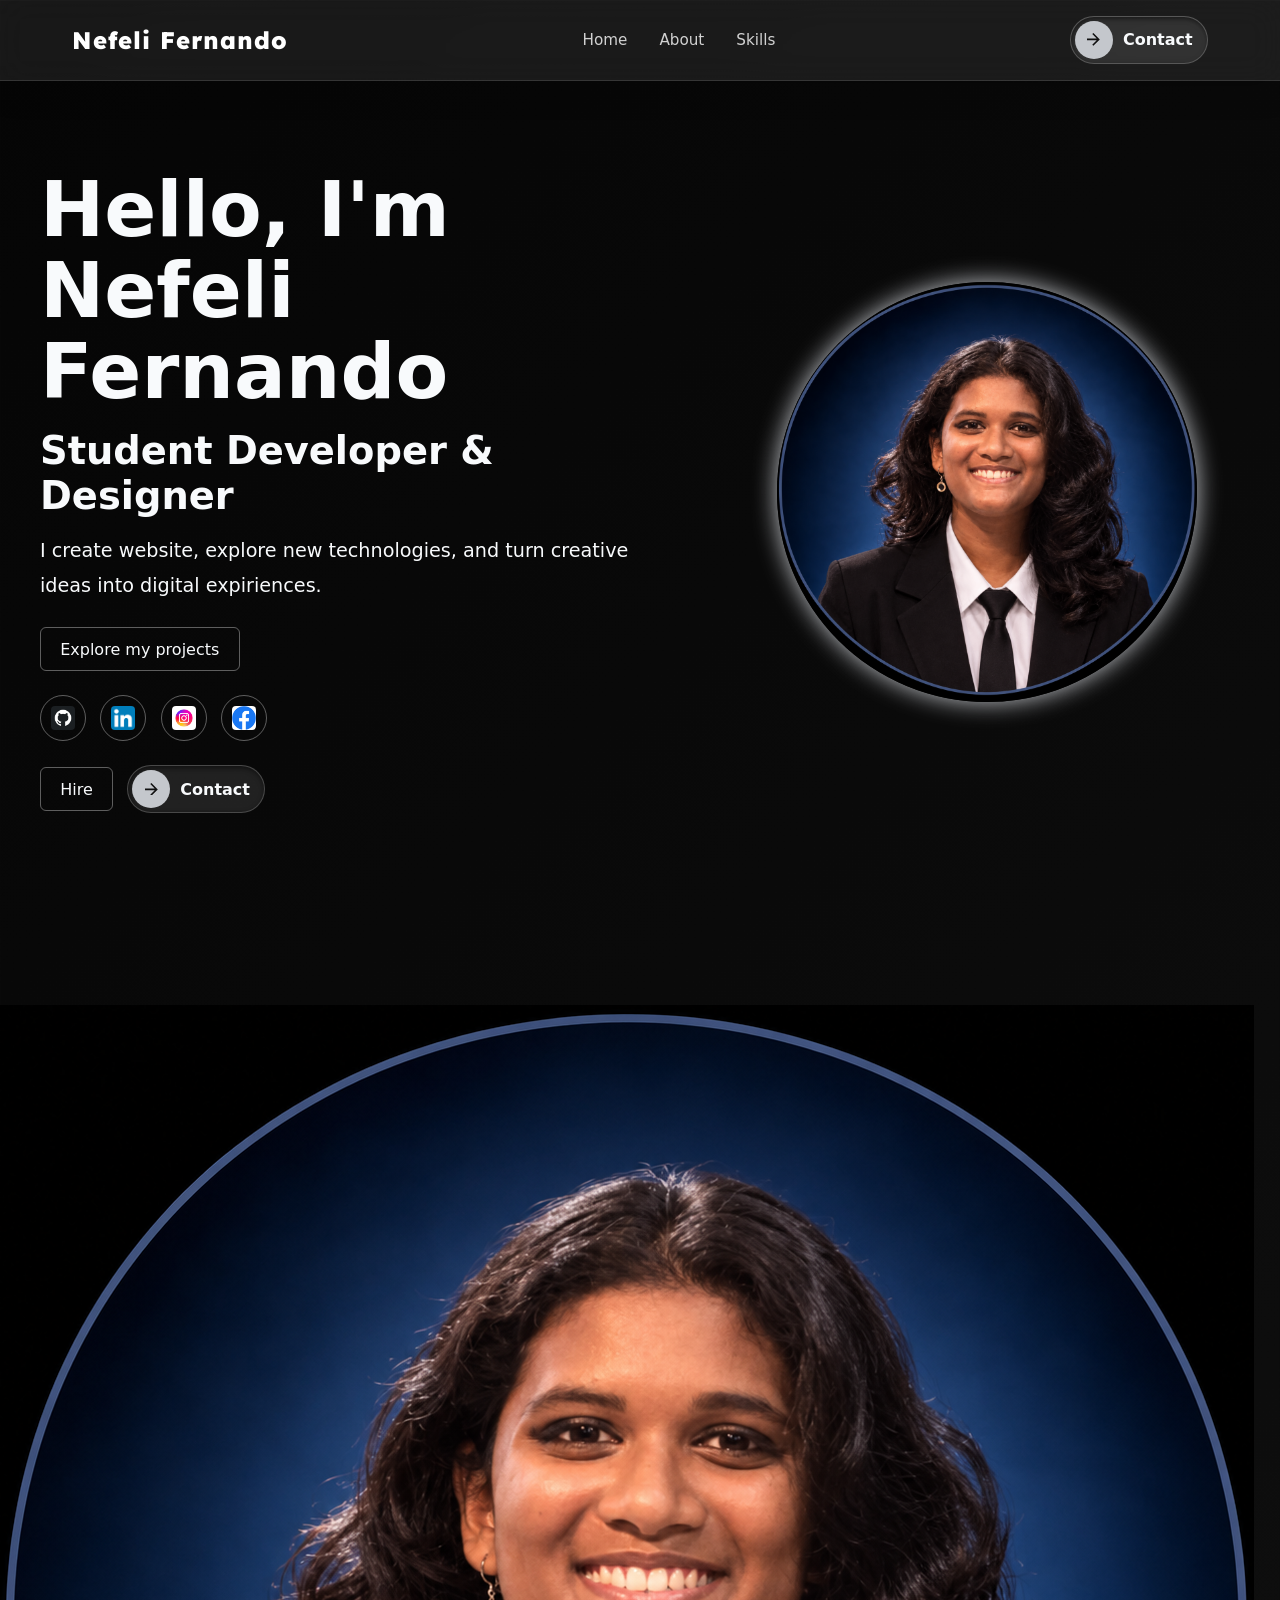
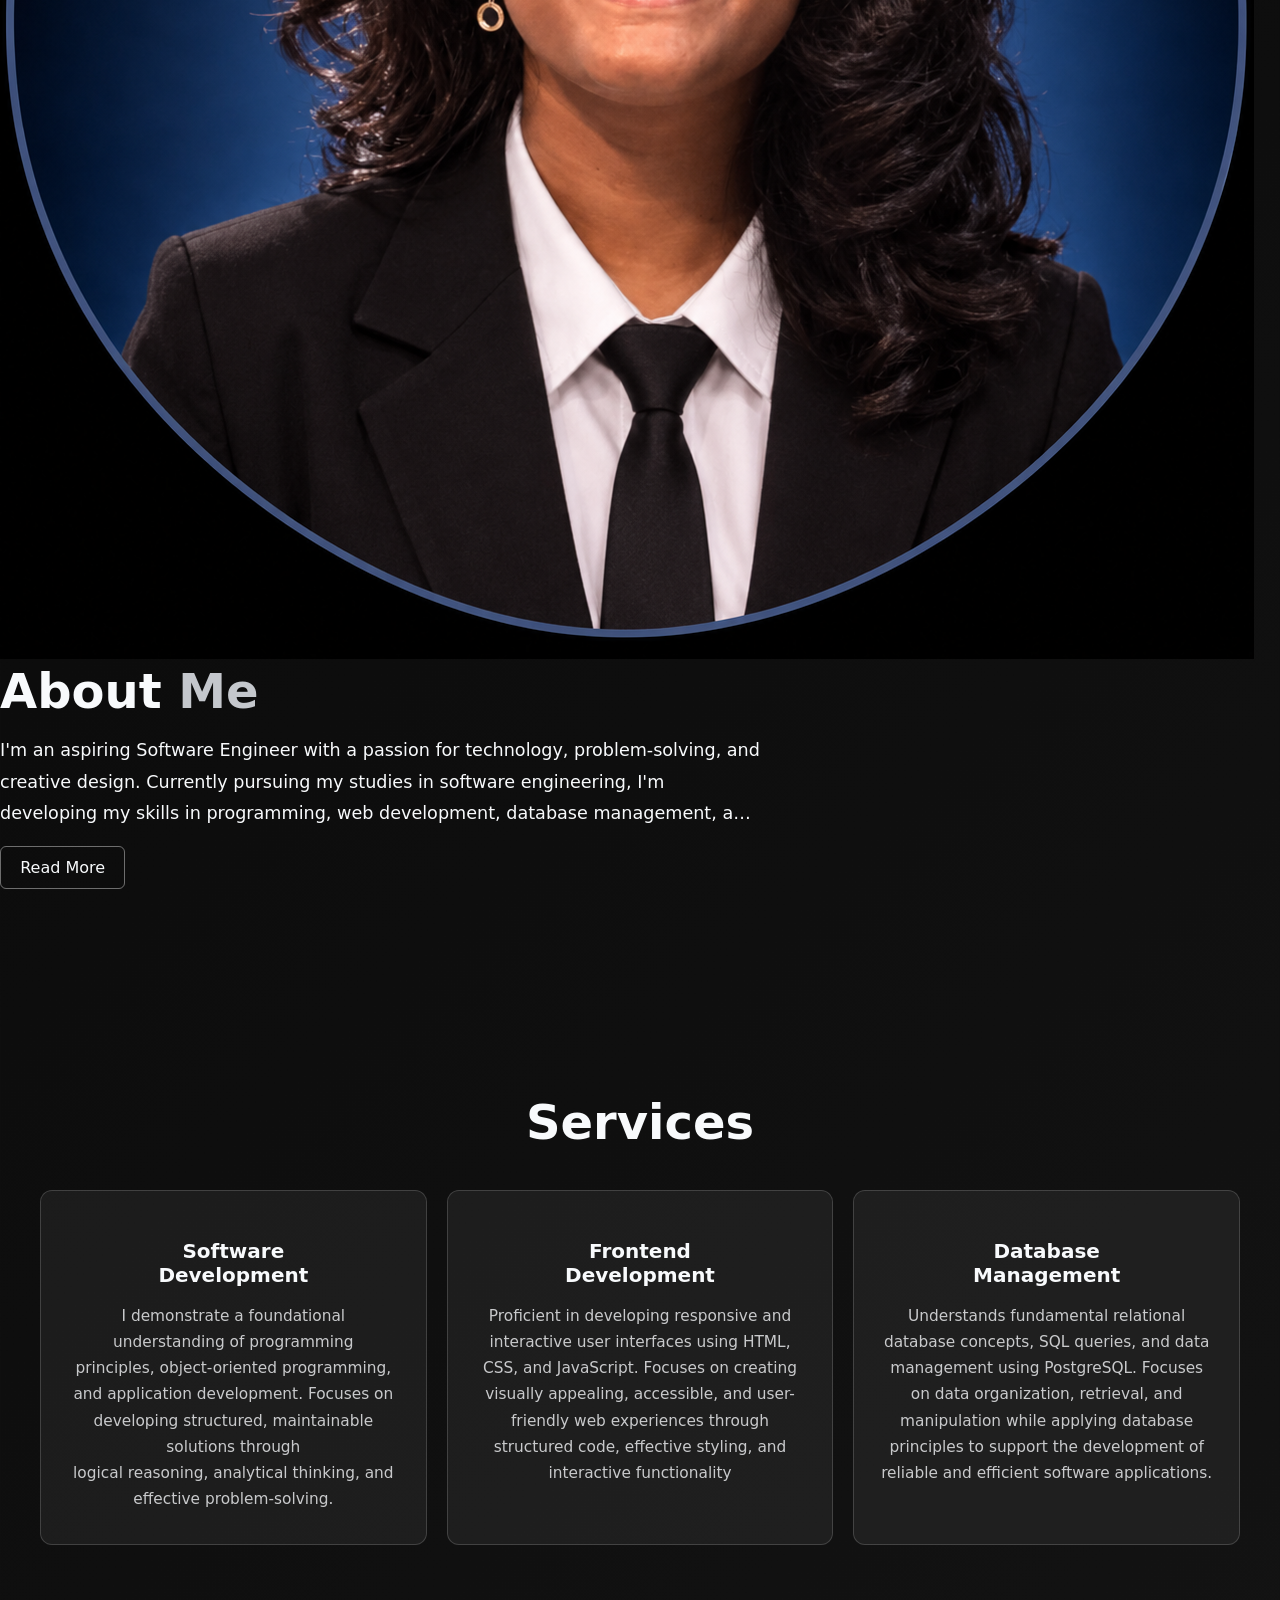
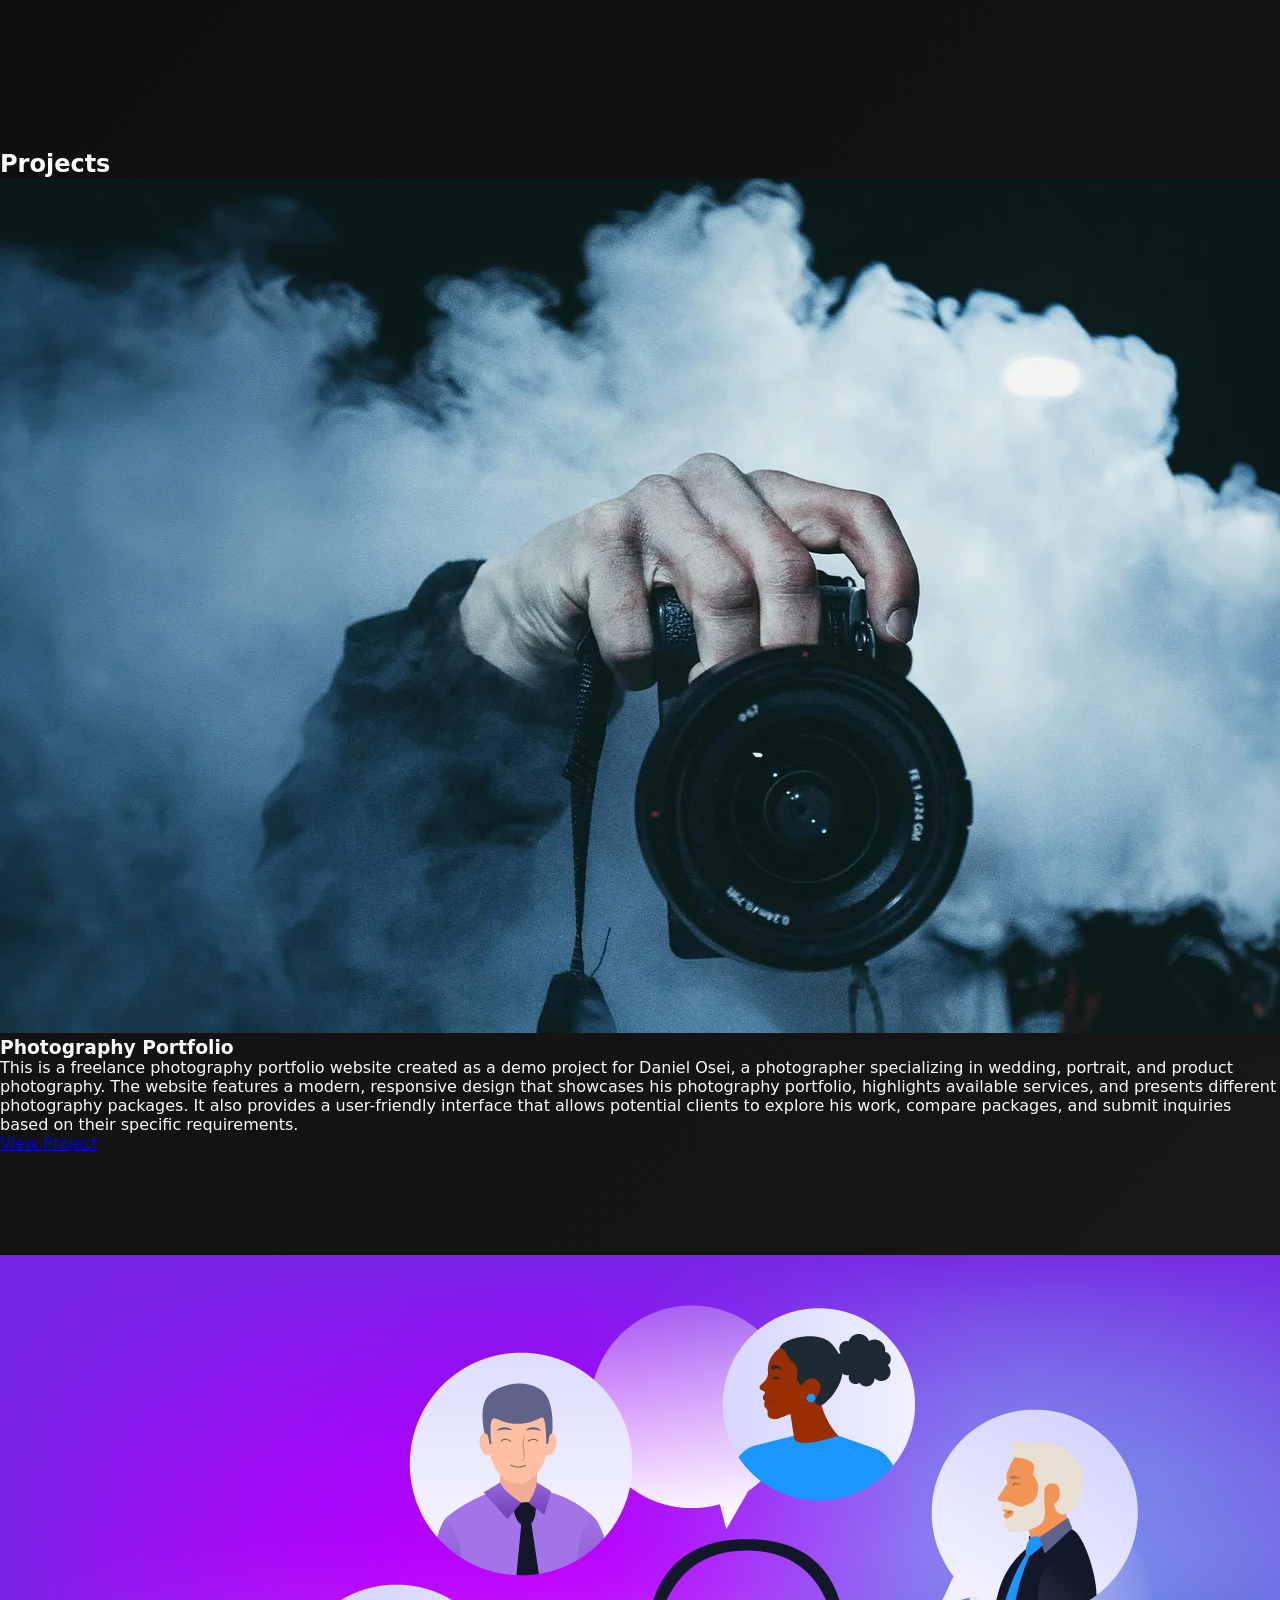
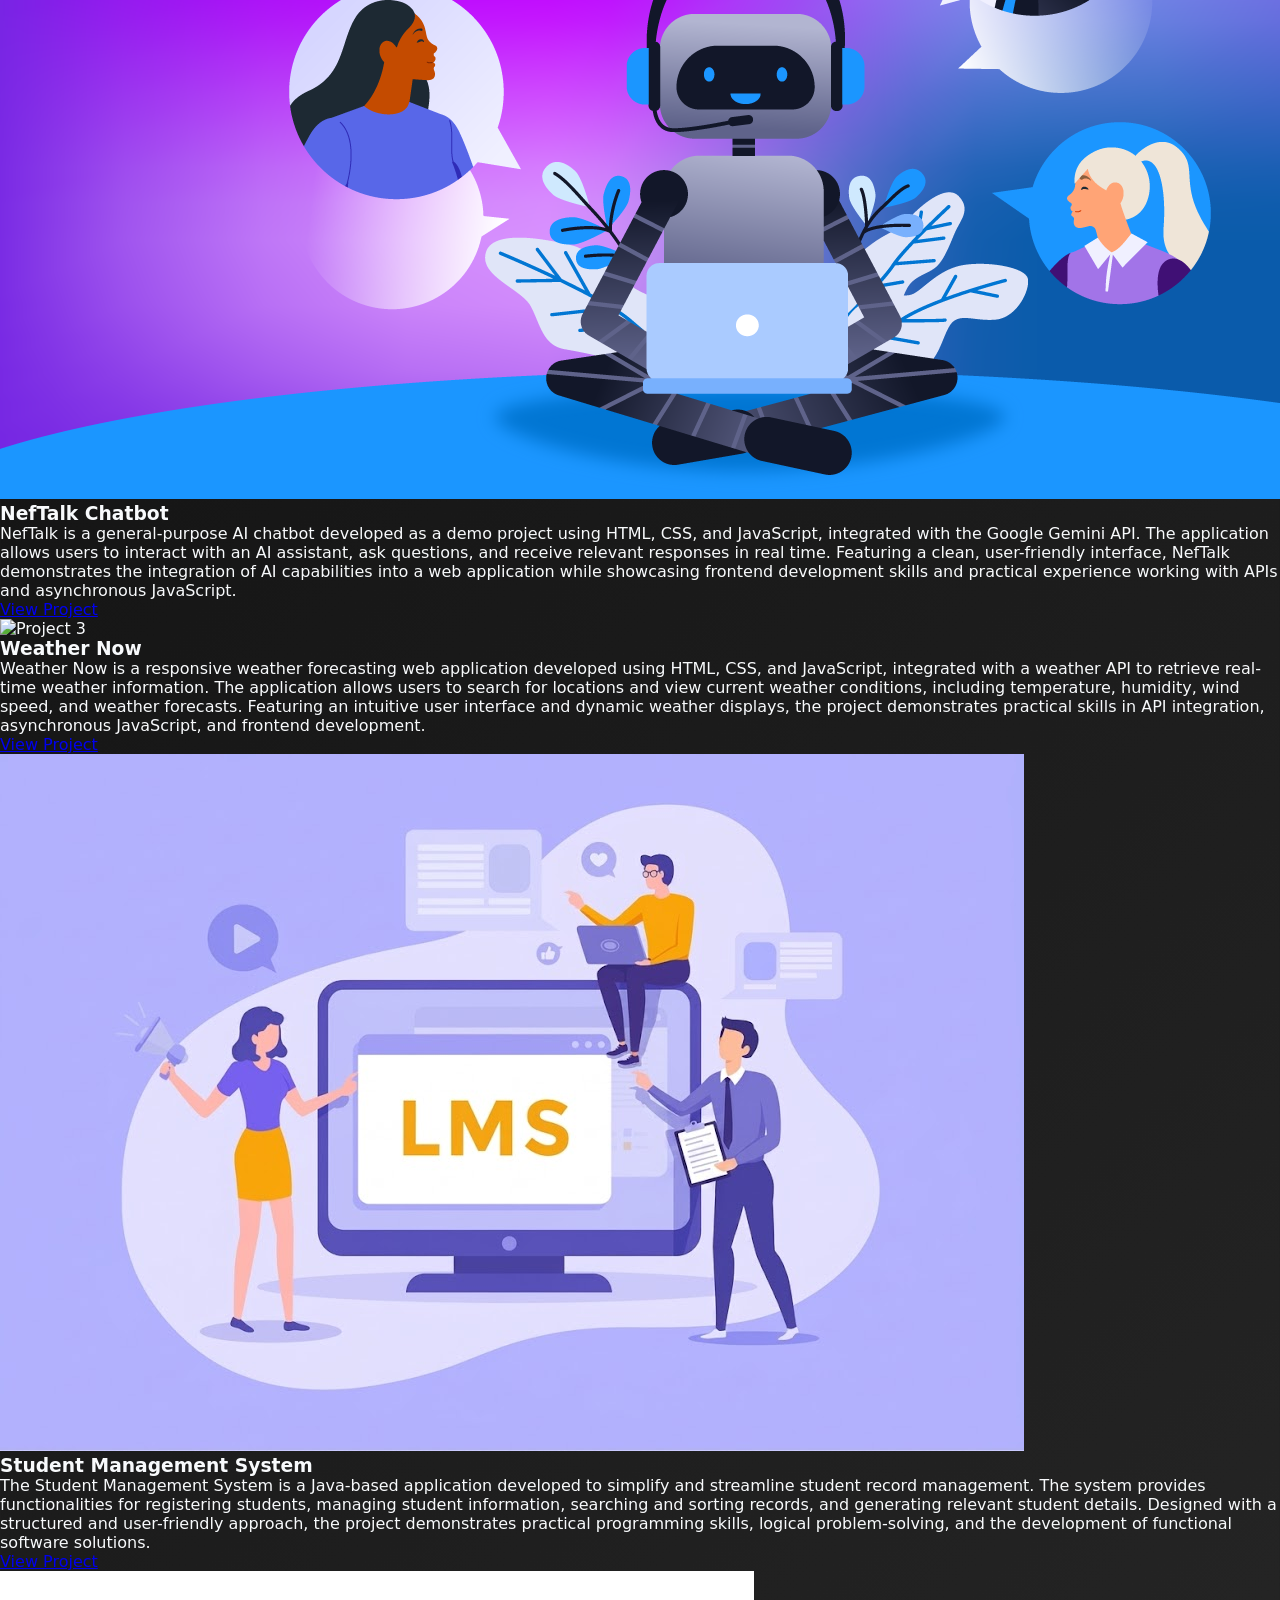
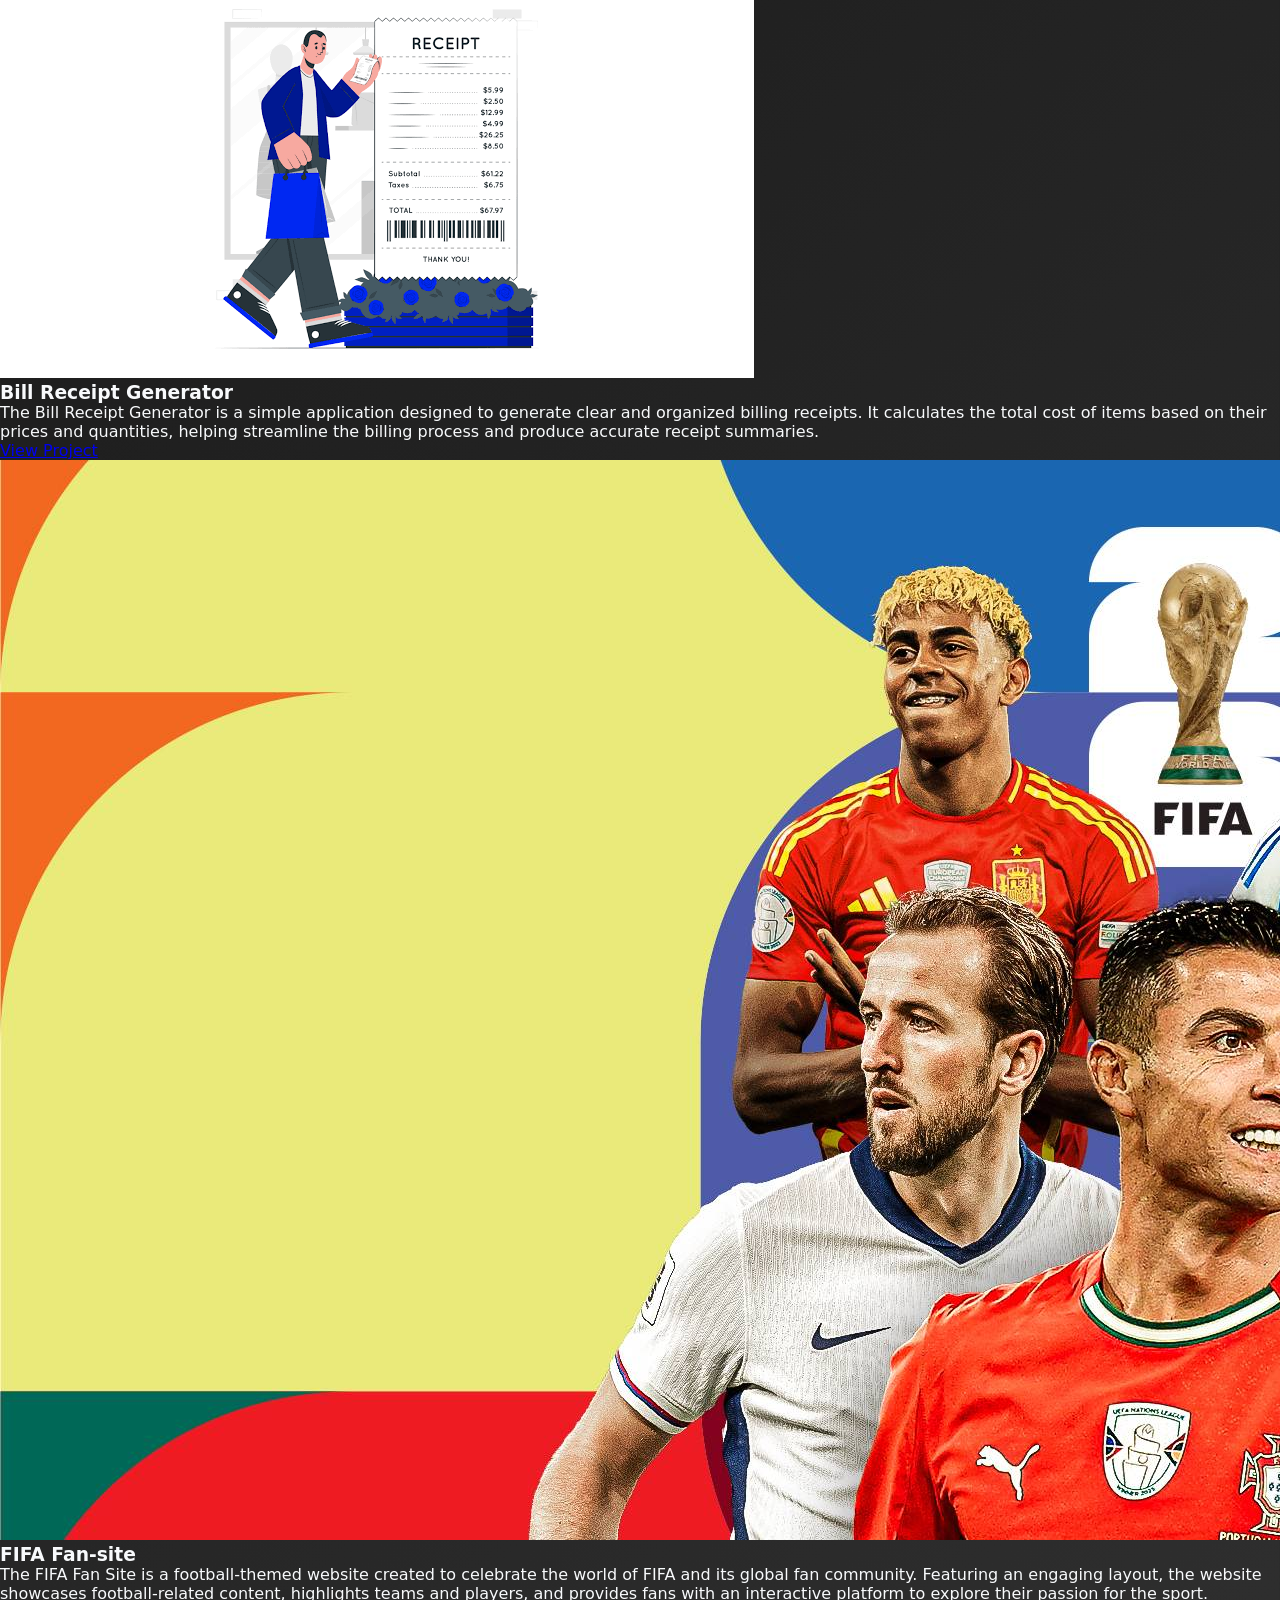
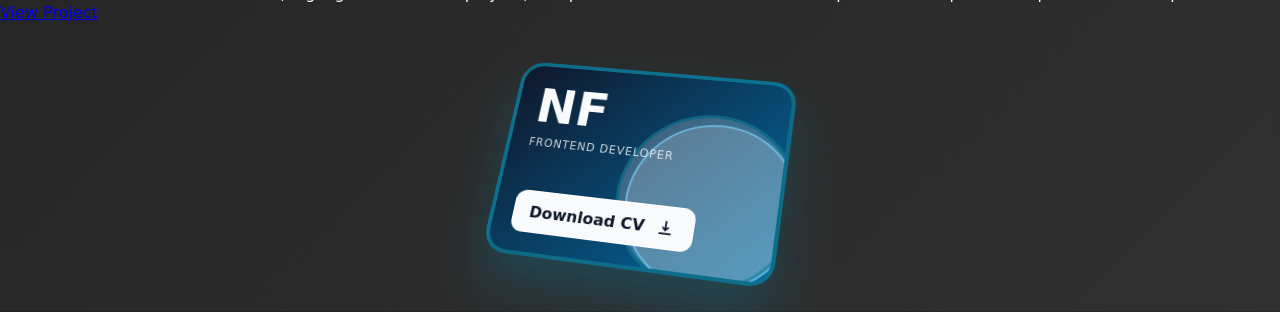
==== index.html @ 77ff8d8a "Added in projects and reference images" ====
<!DOCTYPE html>
<html lang="en">
<head>
    <meta charset="UTF-8">
    <meta name="viewport" content="width=device-width, initial-scale=1.0">
    <title>Nefeli Fernando | Portfolio</title>
    <link rel="stylesheet" href="css/index.css">
    <link rel="stylesheet" href="css/style.css">
</head>

<body>
    <nav class="glass-navbar">
        <div class="nav-container">
            <a href="#hero" class="nav-logo">Nefeli Fernando</a>
            <ul class="nav-links">
                <li><a href="#hero">Home</a></li>
                <li><a href="#about">About</a></li>
                <li><a href="#skills">Skills</a></li>
            </ul>
            <a class="contact-button" href="mailto:nefelifernando706@gmail.com" aria-label="Email Nefeli Fernando">
                <span class="contact-button__icon" aria-hidden="true">
                    <svg viewBox="0 0 16 16" focusable="false">
                        <path d="M12.175 9H0V7h12.175L6.575 1.4 8 0l8 8-8 8-1.425-1.4L12.175 9Z"></path>
                    </svg>
                </span>
                <span class="contact-button__label">Contact</span>
            </a>
        </div>
    </nav>

    <main>
        <section class="hero" id="hero">
            <div class="hero-content">
                <h1>Hello, I'm <span>Nefeli Fernando</span></h1>
                <h3>Student Developer &amp; Designer</h3>
                <p>
                    I create website, explore new technologies, and turn creative ideas into digital expiriences.
                </p>
                <a href="projects.html" class="btn">Explore my projects</a>
                <div class="social-icons">
                    <a href="https://github.com/Nefeli-Fernando" aria-label="GitHub" target="_blank" rel="noopener noreferrer"><img src="Assets/Logos/github-6980894_640.webp" alt=""></a>
                    <a href="https://www.linkedin.com/in/nefeli-fernando-09ab37289/" aria-label="LinkedIn" target="_blank" rel="noopener noreferrer"><img src="Assets/Logos/images.png" alt=""></a>
                    <a href="https://www-fallback.instagram.com/nef_the_explorer_19/" aria-label="Instagram" target="_blank" rel="noopener noreferrer"><img src="Assets/Logos/instagram-logo-vector-illustration_1300495-24.avif" alt=""></a>
                    <a href="#" aria-label="Facebook" target="_blank" rel="noopener noreferrer"><img src="Assets/Logos/facebook-logo-vector-facebook-official-logo-vector-facebook-logo-illustrator_1002350-1803.avif" alt=""></a>
                </div>
                <div class="btn-group">
                    <a href="#" class="btn">Hire</a>
                    <a class="contact-button" href="mailto:nefelifernando706@gmail.com" aria-label="Email Nefeli Fernando">
                        <span class="contact-button__icon" aria-hidden="true">
                            <svg viewBox="0 0 16 16" focusable="false">
                                <path d="M12.175 9H0V7h12.175L6.575 1.4 8 0l8 8-8 8-1.425-1.4L12.175 9Z"></path>
                            </svg>
                        </span>
                        <span class="contact-button__label">Contact</span>
                    </a>
                </div>
            </div>
            <div class="hero-img">
                <img src="Assets/Images/180e7122-c09a-41a5-afe5-b1e38b32b5b2tttttttttttttttttttttttttt.png" alt="Nefeli Fernando">
            </div>
        </section>

    </main>

    

    <section class="about" id="about">
     <div class="about-img">
            <img src="Assets\Images\180e7122-c09a-41a5-afe5-b1e38b32b5b2tttttttttttttttttttttttttt.png" alt="Nefeli Fernando">
        </div>

        <!--ABOUT SECTION-->

        <div class="about-content">
            <h2>About <span>Me</span></h2>
            <p id="about-description">
                I'm an aspiring Software Engineer with a passion for technology, problem-solving, and creative design. Currently pursuing my studies in software engineering, I'm developing my skills in programming, web development, database management, and software design. I also have an interest in graphic design, which allows me to combine technical knowledge with creativity to build engaging and user-friendly digital experiences. I'm always eager to learn new technologies, take on challenges, and grow as a developer while working towards my goal of creating innovative and meaningful solutions.
            </p>
            <button class="btn read-more" type="button" aria-expanded="false" aria-controls="about-description">Read More</button>
            </div>
    </section>

    <section class="services" id="services">
        <h2 class="heading">Services</h2>

            <div class="services-container">
                <div class="service-box">
                    <div class="service-info">
                        <i class="bx bxl-figma"></i>
                        <h4>Software <br>Development</h4>
                        <p>
                            I demonstrate a foundational understanding of programming<br> principles, object-oriented programming, and application development. Focuses on developing structured, maintainable solutions through<br> logical reasoning, analytical thinking, and effective problem-solving.
                        </p>
                    </div>
                </div>

                <div class="service-box">
                    <div class="service-info">
                        <i class="bx bx-code"></i>
                        <h4>Frontend<br> Development</h4>
                        <p>
                            Proficient in developing responsive and interactive user interfaces using HTML, CSS, and JavaScript. Focuses on creating visually appealing, accessible, and user-friendly web experiences through structured code, effective styling, and interactive functionality
                        </p>
                    </div>
                </div>

                <div class="service-box">
                    <div class="service-info">
                        <i class="bx bxl-code-curly"></i>
                        <h4>Database<br> Management</h4>
                        <p>
                        Understands fundamental relational database concepts, SQL queries, and data management using PostgreSQL. Focuses on data organization, retrieval, and manipulation while applying database principles to support the development of reliable and efficient software applications.
                        </p>
                    </div>
                </div>
            </div>

    </section>


    <!--PROJECTS SECTION-->

        <section class="projects" id="projects">
            <h2 class="heading">Projects</h2>
                <div class="projects-box">
                    <div class="project-card"> 
                    <img src="Assets\Images\Photograpghy.webp" alt="Project 1">
                        </div>
                        <h3>Photography Portfolio</h3>
                        <p>This is a freelance photography portfolio website created as a demo project for Daniel Osei, a photographer specializing in wedding, portrait, and product photography. The website features a modern, responsive design that showcases his photography portfolio, highlights available services, and presents different photography packages. It also provides a user-friendly interface that allows potential clients to explore his work, compare packages, and submit inquiries based on their specific requirements.</p>
                        <div class="btn"><a href="https://personal-brand-freelance-photograph.vercel.app/" target ="_blank" class="btn">View Project</a></div>
                    </div>
                </div>
                </section>
                
                    <!--PROJECT 2-->

                <div class="project-card">
                    <img src="Assets\Images\chatbot.webp" alt="Project 2">
                    <div class="project-info">
                        <h3>NefTalk Chatbot</h3>
                        <p>NefTalk is a general-purpose AI chatbot developed as a demo project using HTML, CSS, and JavaScript, integrated with the Google Gemini API. The application allows users to interact with an AI assistant, ask questions, and receive relevant responses in real time. Featuring a clean, user-friendly interface, NefTalk demonstrates the integration of AI capabilities into a web application while showcasing frontend development skills and practical experience working with APIs and asynchronous JavaScript.</p>
                        <a href="https://nefeli-fernando.github.io/NefTalk/" target="_blank" class="btn">View Project</a>
                    </div>
                </div>
                
                    <!--PROJECT 3-->

                <div class="project-card">
                    <img src="Assets/Images/portfolio-project-3.png" alt="Project 3">
                    <div class="project-info">
                        <h3>Weather Now</h3>
                        <p>Weather Now is a responsive weather forecasting web application developed using HTML, CSS, and JavaScript, integrated with a weather API to retrieve real-time weather information. The application allows users to search for locations and view current weather conditions, including temperature, humidity, wind speed, and weather forecasts. Featuring an intuitive user interface and dynamic weather displays, the project demonstrates practical skills in API integration, asynchronous JavaScript, and frontend development.</p>
                        <a href="https://github.com/Nefeli-Fernando/Weather-App" class="btn">View Project</a>
                    </div>
                </div>
                    <!--PROJECT 4-->

                <div class="project-card">
                    <img src="Assets/Images/lms.jpg" alt="Project 4">
                    <div class="project-info">
                        <h3>Student Management System</h3>
                        <p>The Student Management System is a Java-based application developed to simplify and streamline student record management. The system provides functionalities for registering students, managing student information, searching and sorting records, and generating relevant student details. Designed with a structured and user-friendly approach, the project demonstrates practical programming skills, logical problem-solving, and the development of functional software solutions.</p>
                        <a href="https://github.com/Nefeli-Fernando/Student-Management-System" class="btn">View Project</a>
                    </div>
                </div>
                    <!--PROJECT 5-->

                <div class="project-card">
                    <img src="Assets\Images\bill.png" alt="Project 5">
                    <div class="project-info">
                        <h3>Bill Receipt Generator</h3>
                        <p>The Bill Receipt Generator is a simple application designed to generate clear and organized billing receipts. It calculates the total cost of items based on their prices and quantities, helping streamline the billing process and produce accurate receipt summaries.</p>
                        <a href="#" class="btn">View Project</a>
                    </div>
                </div>
                    <!--PROJECT 6-->

                <div class="project-card">
                    <img src="Assets\Images\FIFA.jpg" alt="Project 6">
                    <div class="project-info">
                        <h3>FIFA Fan-site</h3>
                        <p>The FIFA Fan Site is a football-themed website created to celebrate the world of FIFA and its global fan community. Featuring an engaging layout, the website showcases football-related content, highlights teams and players, and provides fans with an interactive platform to explore their passion for the sport.</p>
                        <a href="#" class="btn">View Project</a>
                    </div>
                </div>
            </div>

        <div class="cv-card-wrap">
        <div class="cv-card">
            <div class="cv-card__content">
                <span class="cv-card__initial">NF</span>
                <p class="cv-card__role">Frontend Developer</p>
            </div>

            <a href="#" class="cv-download" download>
                Download CV
                <svg viewBox="0 0 100 100" aria-hidden="true">
                    <path d="M22.1,77.9a4,4,0,0,1,4-4H73.9a4,4,0,0,1,0,8H26.1A4,4,0,0,1,22.1,77.9ZM35.2,47.2a4,4,0,0,1,5.7,0L46,52.3V22.1a4,4,0,1,1,8,0V52.3l5.1-5.1a4,4,0,0,1,5.7,0,4,4,0,0,1,0,5.6l-12,12a3.9,3.9,0,0,1-5.6,0l-12-12A4,4,0,0,1,35.2,47.2Z"></path>
                </svg>
            </a>

            <div class="cv-card__shape cv-card__shape--one"></div>
            <div class="cv-card__shape cv-card__shape--two"></div>
        </div>
    </div>



</body>
    <script src="js/app.js"></script>
    <script src="js/index.js"></script>
</html>
---- css/index.css ----
/*NAVIGATION BAR*/

* {
  box-sizing: border-box;
}

body {
  margin: 0;
  font-family: Arial, sans-serif;
  background: #020817;
  color: #f8fafc;
}

.glass-navbar {
  position: sticky;
  top: 0;
  z-index: 10;
  background: rgba(15, 23, 42, 0.72);
  backdrop-filter: blur(12px);
  border-bottom: 1px solid rgba(148, 163, 184, 0.15);
}

.nav-container {
  max-width: 1200px;
  margin: 0 auto;
  padding: 18px 24px;
  display: flex;
  align-items: center;
  justify-content: space-between;
  gap: 24px;
}

.nav-logo {
  color: #f8fafc;
  text-decoration: none;
  font-weight: 800;
  letter-spacing: 0.04em;
  font-size: 1.1rem;
}

.nav-links {
  display: flex;
  align-items: center;
  gap: 22px;
  list-style: none;
  margin: 0;
  padding: 0;
}

.nav-links a {
  color: #dbeafe;
  text-decoration: none;
  font-size: 0.96rem;
  transition: color 0.2s ease;
}

.nav-links a:hover,
.nav-links a:focus-visible {
  color: #7dd3fc;
}





            /*CV CARD STYLES*/
.cv-card-wrap {
  display: flex;
  justify-content: center;
  align-items: center;
  padding: 40px 20px;
}

.cv-card {
  position: relative;
  width: 290px;
  height: 210px;
  padding: 20px;
  border-radius: 24px;
  border: 4px solid rgba(14, 116, 144, 0.9);
  background: linear-gradient(135deg, #0f172a, #0369a1);
  overflow: hidden;
  display: flex;
  flex-direction: column;
  justify-content: space-between;
  transform: perspective(900px) rotateX(20deg) rotateY(-10deg) rotateZ(10deg);
  box-shadow: 0 30px 50px rgba(14, 116, 144, 0.35);
  transition: transform 0.5s ease, box-shadow 0.5s ease;
}

.cv-card:hover {
  transform: perspective(900px) rotateX(0deg) rotateY(0deg) rotateZ(0deg) translateY(-6px);
  box-shadow: 0 35px 60px rgba(14, 116, 144, 0.45);
}

.cv-card__content {
  position: relative;
  z-index: 2;
}

.cv-card__initial {
  display: inline-block;
  font-size: 3.2rem;
  font-weight: 800;
  line-height: 1;
  color: #f8fafc;
}

.cv-card__role {
  margin: 8px 0 0;
  font-size: 0.72rem;
  letter-spacing: 0.08em;
  text-transform: uppercase;
  color: rgba(255, 255, 255, 0.8);
}

.cv-download {
  position: relative;
  z-index: 2;
  width: fit-content;
  display: inline-flex;
  align-items: center;
  gap: 10px;
  padding: 10px 16px;
  border-radius: 12px;
  border: 1px solid rgba(255, 255, 255, 0.7);
  background: #f8fafc;
  color: #0f172a;
  font-weight: 700;
  text-decoration: none;
  transition: transform 0.25s ease, background 0.25s ease, color 0.25s ease;
}

.cv-download:hover {
  background: #0f172a;
  color: #f8fafc;
  transform: translateY(-2px);
}

.cv-download svg {
  width: 22px;
  height: 22px;
  fill: currentColor;
  transition: transform 0.3s ease;
}

.cv-download:hover svg {
  transform: translateY(2px);
}

.cv-card__shape {
  position: absolute;
  right: -20px;
  bottom: -16px;
  width: 180px;
  height: 180px;
  opacity: 0.78;
  border-radius: 50%;
  pointer-events: none;
}

.cv-card__shape--one {
  background: rgba(255, 255, 255, 0.28);
  border: 3px solid rgba(14, 116, 144, 0.9);
  transform: scale(1);
  animation: floatShapeOne 7s ease-in-out infinite;
}

.cv-card__shape--two {
  background: rgba(255, 255, 255, 0.2);
  border: 2px solid rgba(125, 211, 252, 0.9);
  width: 170px;
  height: 170px;
  animation: floatShapeTwo 8s ease-in-out infinite reverse;
}

@keyframes floatShapeOne {
  0%, 100% {
    transform: translateY(0) scale(1);
  }
  50% {
    transform: translateY(-10px) scale(1.08);
  }
}

@keyframes floatShapeTwo {
  0%, 100% {
    transform: translateY(0) scale(1);
  }
  50% {
    transform: translateY(12px) scale(0.95);
  }
}

                /*SERVICES SECTION STYLESSS*/

          .services {
            width: min(1200px, calc(100% - 3rem));
            margin: 0 auto;
            color: #f8fafc;
          }

          .services .heading {
            margin: 0 0 2.5rem;
            text-align: center;
            font-size: clamp(2rem, 4vw, 3rem);
          }

          .services-container {
            display: grid;
            grid-template-columns: repeat(3, minmax(0, 1fr));
            align-items: stretch;
            gap: 1.25rem;
          }

          .service-box {
            min-width: 0;
            padding: 2rem 1.5rem;
            border: 1px solid rgba(255, 255, 255, 0.16);
            border-radius: 12px;
            background: rgba(255, 255, 255, 0.06);
            transition: transform 0.25s ease, border-color 0.25s ease, background-color 0.25s ease;
          }

          .service-box:hover {
            transform: translateY(-5px);
            border-color: var(--main-color);
            background: rgba(255, 255, 255, 0.1);
          }

          .service-info {
            display: flex;
            height: 100%;
            flex-direction: column;
            align-items: center;
            gap: 1rem;
            text-align: center;
          }

          .service-info i {
            color: var(--main-color);
            font-size: 2.25rem;
          }

          .service-info h4 {
            font-size: 1.25rem;
          }

          .service-info p {
            color: rgba(248, 250, 252, 0.78);
            font-size: 0.96rem;
            line-height: 1.7;
          }

          @media (max-width: 900px) {
            .services-container {
              grid-template-columns: repeat(2, minmax(0, 1fr));
            }
          }

          @media (max-width: 600px) {
            .services {
              width: calc(100% - 2rem);
            }

            .services-container {
              grid-template-columns: 1fr;
            }
          }
---- css/style.css ----
@import url('https://fonts.googleapis.com/css2?family=Lexend+Deca:wght@100..900&display=swap');

:root {
  --main-color: #c4c7cc;
}

* {
    margin: 0;
    padding: 0;
    box-sizing: border-box;
    font-family:'Inter', system-ui, sans-serif;
}

body{
    background: linear-gradient(135deg, #050505 0%, #151515 55%, #303030 100%);
    color: #f8fafc;
    min-height: 100vh;
}

/*MAKINGG THE GLASS NAVBAR*/
.glass-navbar{
    position: sticky;
    top:0;
    width:100%;
    z-index:1000;

/*Inner stylling for the glass navbar*/
background: rgba(255,255,255,0.08);
background: rgba(255, 255, 255, 0.08);
  backdrop-filter: blur(16px) saturate(180%);
  -webkit-backdrop-filter: blur(16px) saturate(180%);
  
  /* Border & Glow */
  border-bottom: 1px solid rgba(255, 255, 255, 0.12);
  box-shadow: 0 8px 32px 0 rgba(0, 0, 0, 0.2);
  
  transition: all 0.3s ease;
}

/* Layout Alignment */
.nav-container {
  max-width: 1200px;
  margin: 0 auto;
  display: flex;
  justify-content: space-between;
  align-items: center;
  padding: 1rem 2rem;
}

.nav-logo {
  font-size: 1.5rem;
  color: #ffffff;
  text-decoration: none;
  letter-spacing: 1px;
  font-family: "Lexend Deca", sans-serif;
  font-optical-sizing: auto;
  font-weight: 800;
  font-style: normal;
}

.nav-links {
  display: flex;
  list-style: none;
  gap: 2rem;
}

.nav-links a {
  color: rgba(255, 255, 255, 0.8);
  text-decoration: none;
  font-size: 0.95rem;
  font-weight: 500;
  position: relative;
  transition: color 0.3s cubic-bezier(0.16 ,1,0.3 ,1) , transform 0.3s cubic-bezier(0.16, 1, 0.3, 1);
}

.nav-links a:hover {
  color: #ffffff;
  transform: translateY(-2px);
}

.nav-links a::after{
    content: '';
    position: absolute;
    width:0;
    height:2px;
    bottom:-4px;
    left:0;
    background-color:#ffffff;
    transition: width 0.3s cubic-bezier(0.16, 1, 0.3, 1);
}

.nav-links a:hover::after{
    width:100%;
}

/* Content placeholder spacing */
.content section {
  height: 100vh;
  display: flex;
  align-items: center;
  justify-content: center;
}


section{
  min-height: auto;
  padding: clamp(4rem, 8vw, 7rem) 0;
}

main {
  width: min(1200px, calc(100% - 3rem));
  margin: 0 auto;
}

.hero{
  display: grid;
  grid-template-columns: minmax(0, 1.1fr) minmax(260px, 0.9fr);
  align-items: center;
  gap: clamp(2rem, 6vw, 6rem);
  min-height: calc(100vh - 78px);
  padding: 4rem 0;
}

.hero-content h1{
  font-size: clamp(2.8rem, 6vw, 5.5rem);
    font-weight: 700;
  line-height: 1.05;
}

.hero-content h1 span {
  display: block;
}

.hero-content h3{
    margin: 1rem 0;
  font-size: clamp(1.4rem, 3vw, 2.4rem);
}

.hero-content p{
  max-width: 600px;
  font-size: clamp(1rem, 1.5vw, 1.25rem);
    font-weight: 500;
  line-height: 1.8;
}

.hero-img {
  width: 100%;
  display: flex;
  justify-content: center;
}

.hero-img img{
  display: block;
  width: min(100%, 420px);
  aspect-ratio: 1;
  object-fit: cover;
    border-radius: 50%;
  box-shadow: 0 0 25px var(--main-color);
    transition: 0.4s ease-in-out;
}

.hero-img img:hover{
    box-shadow: 0 0 25px var(--main-color),
                0 0 50px var(--main-color),
                0 0 100px var(--main-color);
}

.social-icons {
  display: flex;
  align-items: center;
  flex-wrap: wrap;
  gap: 0.9rem;
  margin-top: 1.5rem;
}

.social-icons a {
  display: grid;
  place-items: center;
  width: 46px;
  height: 46px;
  border: 1px solid rgba(255, 255, 255, 0.35);
  border-radius: 50%;
  transition: transform 0.2s ease, border-color 0.2s ease, background-color 0.2s ease;
}

.social-icons img {
  display: block;
  width: 24px;
  height: 24px;
  object-fit: contain;
  border-radius: 4px;
}

.social-icons a:hover {
  transform: translateY(-3px);
  border-color: var(--main-color);
  background: rgba(255, 255, 255, 0.08);
}

.contact-button {
  position: relative;
  isolation: isolate;
  display: inline-flex;
  align-items: center;
  gap: 0.65rem;
  min-width: 8.5rem;
  min-height: 2.92rem;
  padding: 0.25rem 0.9rem 0.25rem 0.25rem;
  overflow: hidden;
  border: 1px solid rgba(255, 255, 255, 0.18);
  border-radius: 999px;
  background: rgba(255, 255, 255, 0.1);
  box-shadow: inset 1px 2px 5px rgba(0, 0, 0, 0.5);
  color: #f8fafc;
  font-weight: 600;
  text-decoration: none;
  transition: background-color 0.3s ease, box-shadow 0.3s ease;
}

.contact-button::before {
  position: absolute;
  z-index: -1;
  inset: 0.25rem auto 0.25rem 0.25rem;
  width: 2.35rem;
  border-radius: 999px;
  background: var(--main-color);
  content: "";
  transition: width 0.65s cubic-bezier(0.51, 0.026, 0.368, 1.016);
}

.contact-button__icon {
  display: grid;
  flex: 0 0 2.35rem;
  width: 2.35rem;
  aspect-ratio: 1;
  place-items: center;
  color: #111;
}

.contact-button__icon svg {
  width: 0.8rem;
  height: 0.8rem;
  fill: currentColor;
  transition: transform 0.5s ease, color 0.5s ease;
}

.contact-button__label {
  position: relative;
  color: #f8fafc;
  transition: color 0.5s ease, transform 0.5s ease;
}

.contact-button:hover::before,
.contact-button:focus-visible::before {
  width: calc(100% - 0.5rem);
}

.contact-button:hover .contact-button__icon svg,
.contact-button:focus-visible .contact-button__icon svg {
  transform: rotate(-45deg);
}

.contact-button:hover .contact-button__label,
.contact-button:focus-visible .contact-button__label {
  color: #111;
}

.contact-button:focus-visible {
  outline: 2px solid #f8fafc;
  outline-offset: 3px;
}

.btn-group {
  display: flex;
  align-items: center;
  flex-wrap: wrap;
  gap: 0.9rem;
  margin-top: 1.5rem;
}

        .btn-group .btn {
          display: inline-flex;
          align-items: center;
          justify-content: center;
          min-height: 44px;
          padding: 0.7rem 1.2rem;
          color: #f8fafc;
          border: 1px solid rgba(255, 255, 255, 0.35);
          border-radius: 6px;
          text-decoration: none;
          transition: background-color 0.2s ease, color 0.2s ease;
        }

        .hero-content > .btn {
          display: inline-flex;
          align-items: center;
          justify-content: center;
          min-height: 44px;
          margin-top: 1.5rem;
          padding: 0.7rem 1.2rem;
          color: #f8fafc;
          border: 1px solid rgba(255, 255, 255, 0.35);
          border-radius: 6px;
          text-decoration: none;
          transition: background-color 0.2s ease, color 0.2s ease;
        }

        .hero-content > .btn:hover {
        color: #111;
        background: #2071e9;
        }

        .btn-group .btn:hover {
        color: #111;
        background: #052351;
        }

        .about h2,
        .skills h2 {
        margin-bottom: 1rem;
        font-size: clamp(2rem, 4vw, 3rem);
        }

        .about p {
        max-width: 760px;
        font-size: 1.1rem;
        line-height: 1.8;
        }

        .about-content h2 span {
        color: var(--main-color);
        }

        .about-content:not(.is-expanded) #about-description {
        display: -webkit-box;
        -webkit-box-orient: vertical;
        -webkit-line-clamp: 3;
        overflow: hidden;
        }

        .about-content.is-expanded #about-description {
        display: block;
        }

        .about-content .read-more {
        margin-top: 1rem;
        padding: 0.7rem 1.2rem;
        border: 1px solid rgba(255, 255, 255, 0.4);
        border-radius: 6px;
        background: transparent;
        color: #f8fafc;
        font: inherit;
        cursor: pointer;
        }

        .about-content .read-more:hover,
        .about-content .read-more:focus-visible {
        background: rgba(255, 255, 255, 0.12);
        }

        @media (max-width: 760px) {
        .nav-container {
            flex-direction: column;
            gap: 0.8rem;
            padding: 1rem 1.25rem;
        }

        .nav-links {
            justify-content: center;
            flex-wrap: wrap;
            gap: 0.7rem 1.25rem;
        }

        main {
            width: calc(100% - 2rem);
            max-width: 560px;
        }

        .hero {
            grid-template-columns: 1fr;
            min-height: auto;
            gap: 2.5rem;
            padding: 4rem 0;
        }

        .hero-content {
            text-align: center;
        }

        .hero-content h1 {
            font-size: clamp(2rem, 9vw, 3.2rem);
        }

        .hero-content h3 {
            font-size: clamp(1.2rem, 5vw, 1.8rem);
        }

        .hero-content p {
            margin-inline: auto;
        }

        .social-icons,
        .btn-group {
            justify-content: center;
        }

        .hero-img img {
            width: min(75vw, 340px);
        }

        /*ABOUT US SECTION STYLES*/
        .about{
            display:flex;
            justify-content:center;
            align-items:center;
            gap: 10rem;
            background: var(--second-bg-color);
        }

        .about-img img{
            width:32vw;
            border: 50%;
            box-shadow: 0 0 25px var(--main-color);
            transition: 0.4s ease-in-out;
        }
        .about-img img:hover{
            box-shadow: 0 0 25px var(--main-color),
                        0 0 50px var(--main-color),
                        0 0 100px var(--main-color);
        }
        .about-content h2{
            font-size:7rem;
            text-align:left;
        }
        .about-content p{
            font-size:1.8rem;
        }
        .about-content .btn{
            margin: 3rem 0;
        }

        ::-webkit-scrollbar{
            width:20px;
        }
        ::-webkit-scrollbar-thumb{
            background-color:var(--main-color);
        }
        ::-webkit-scrollbar-track{
            background-color: var(--bg-color);
        }
    }
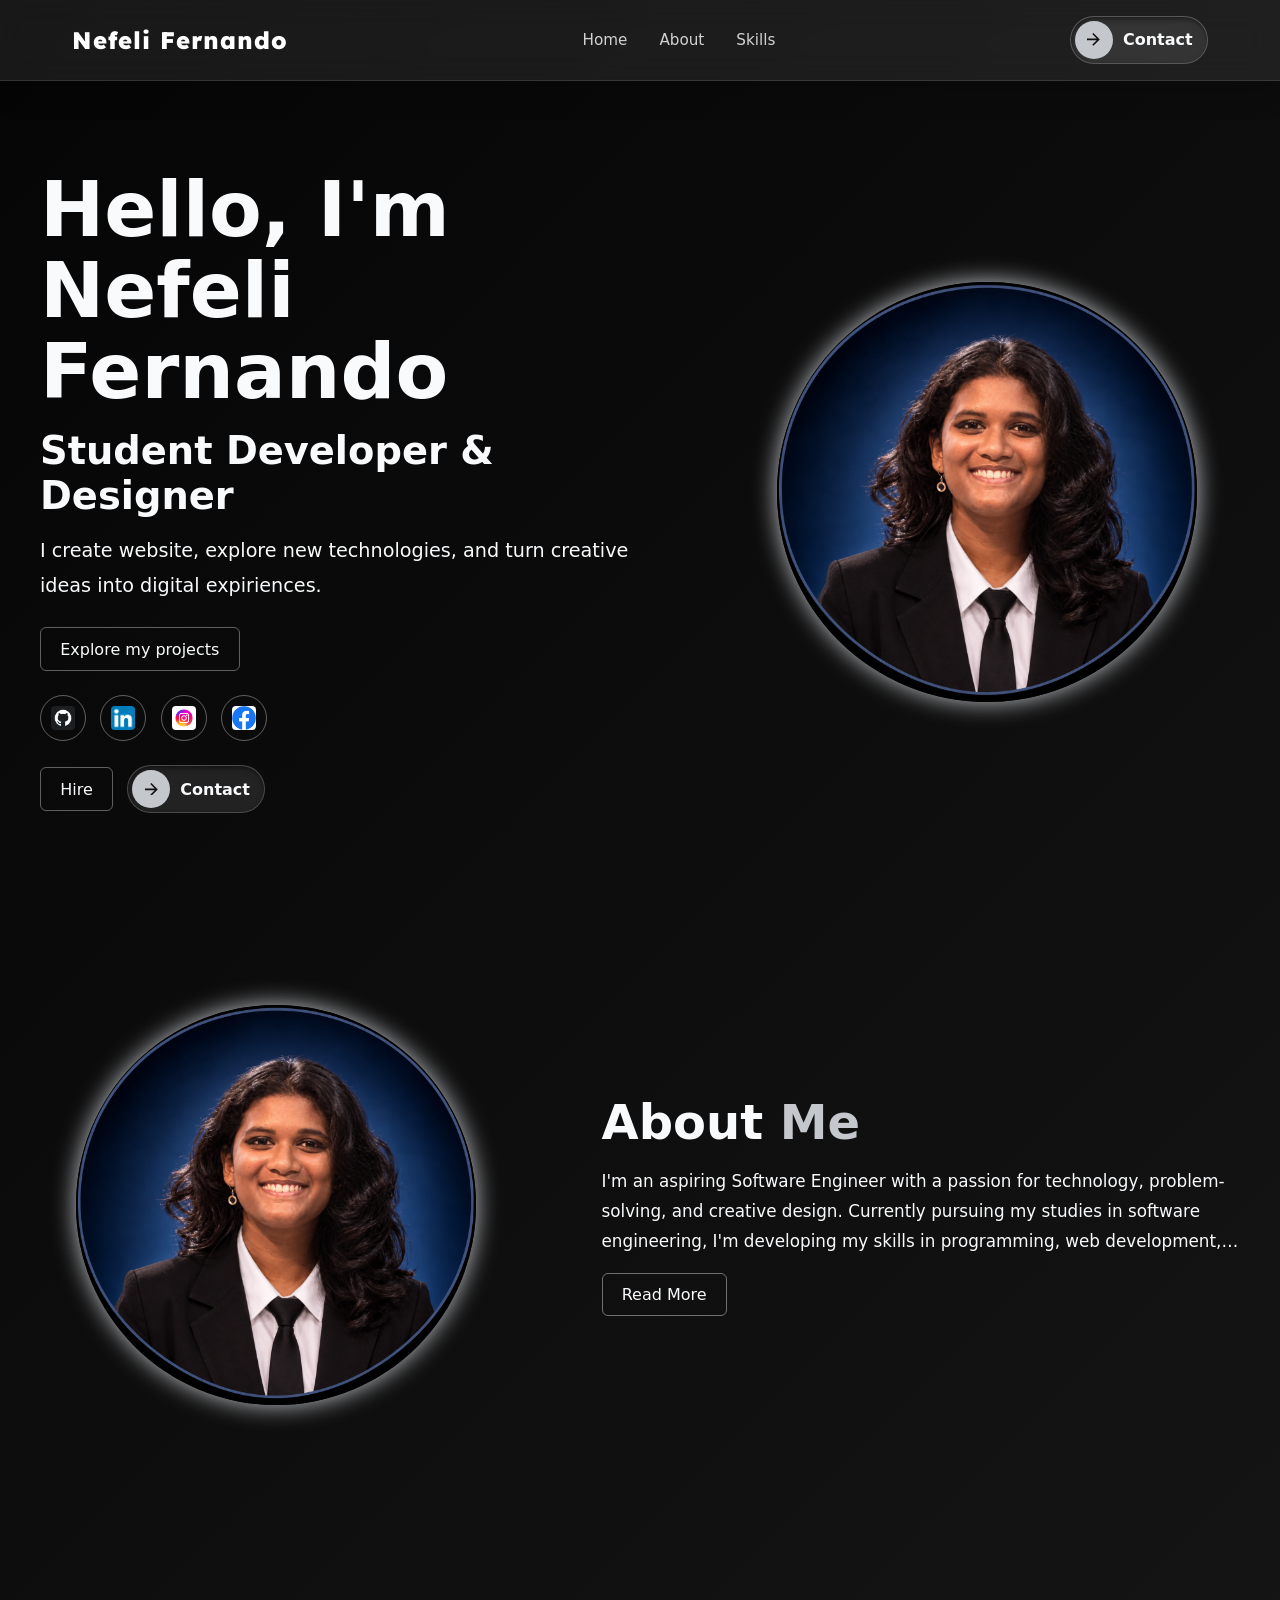
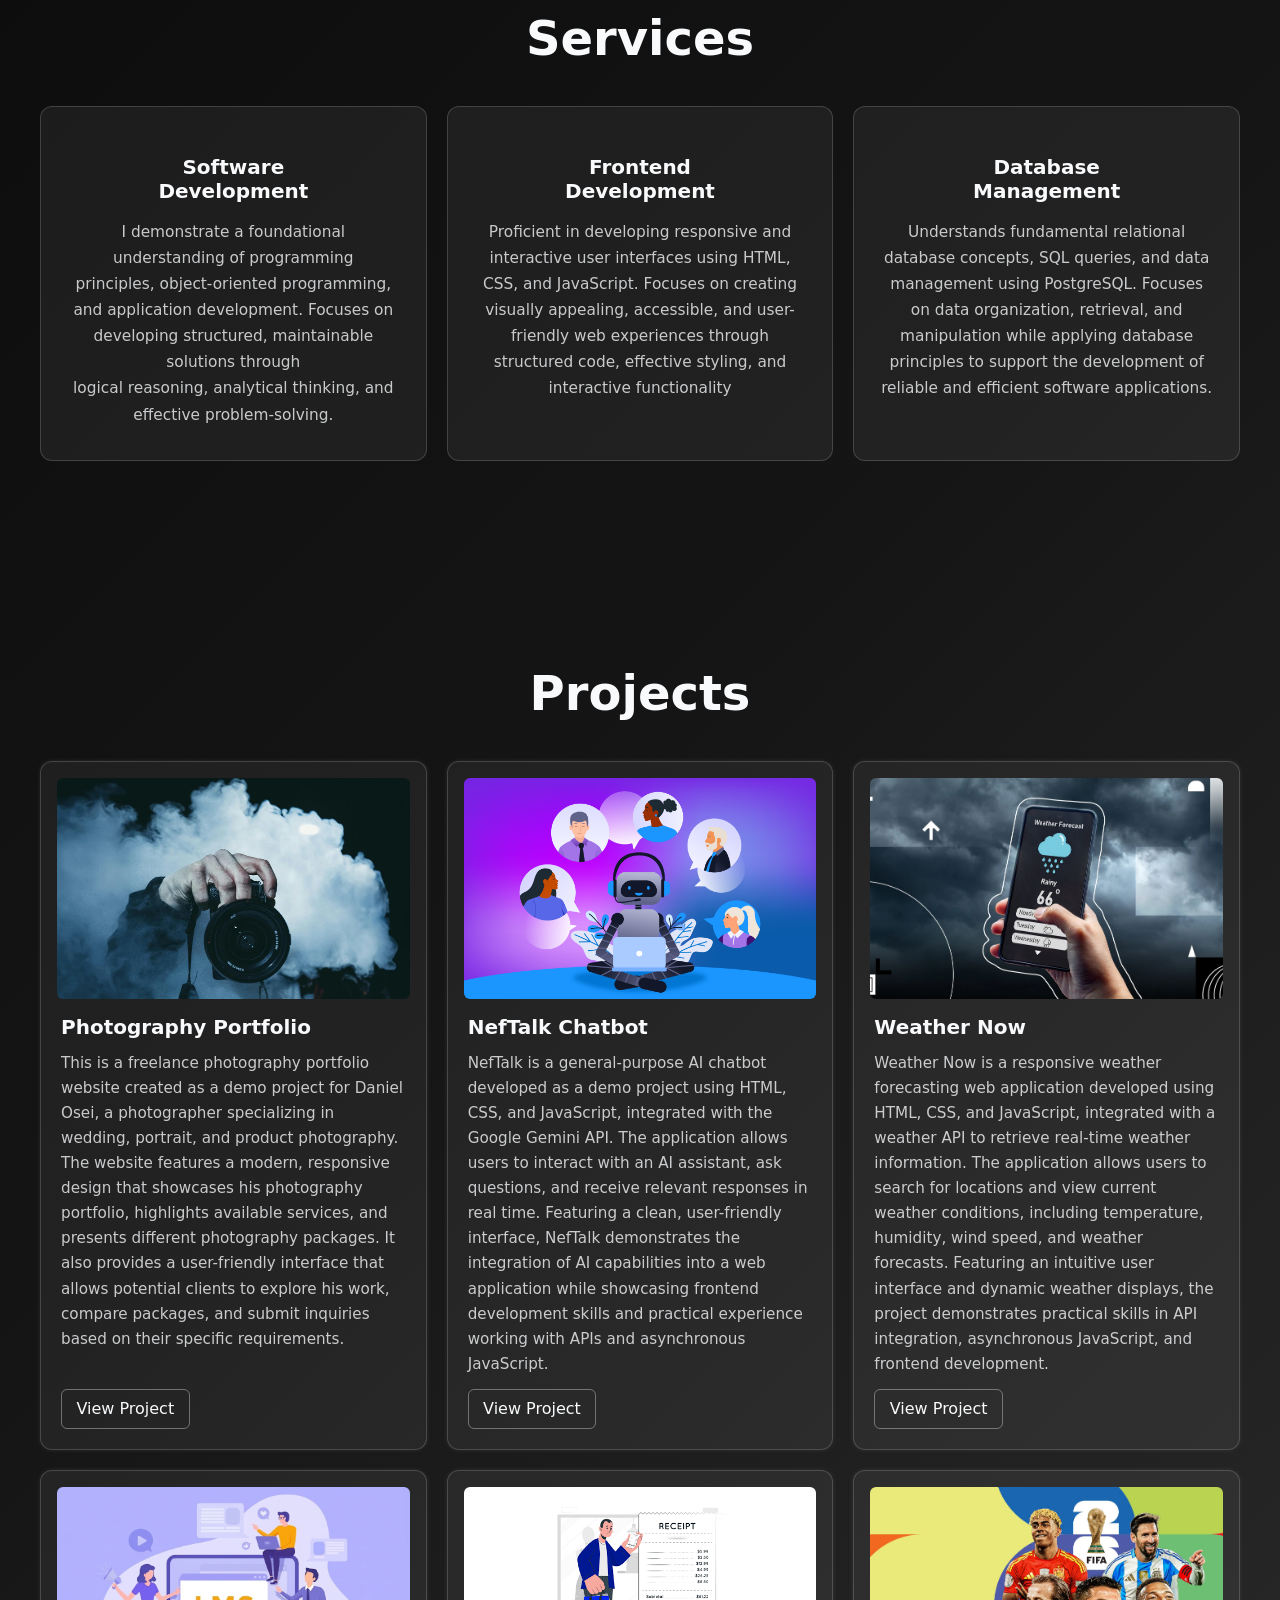
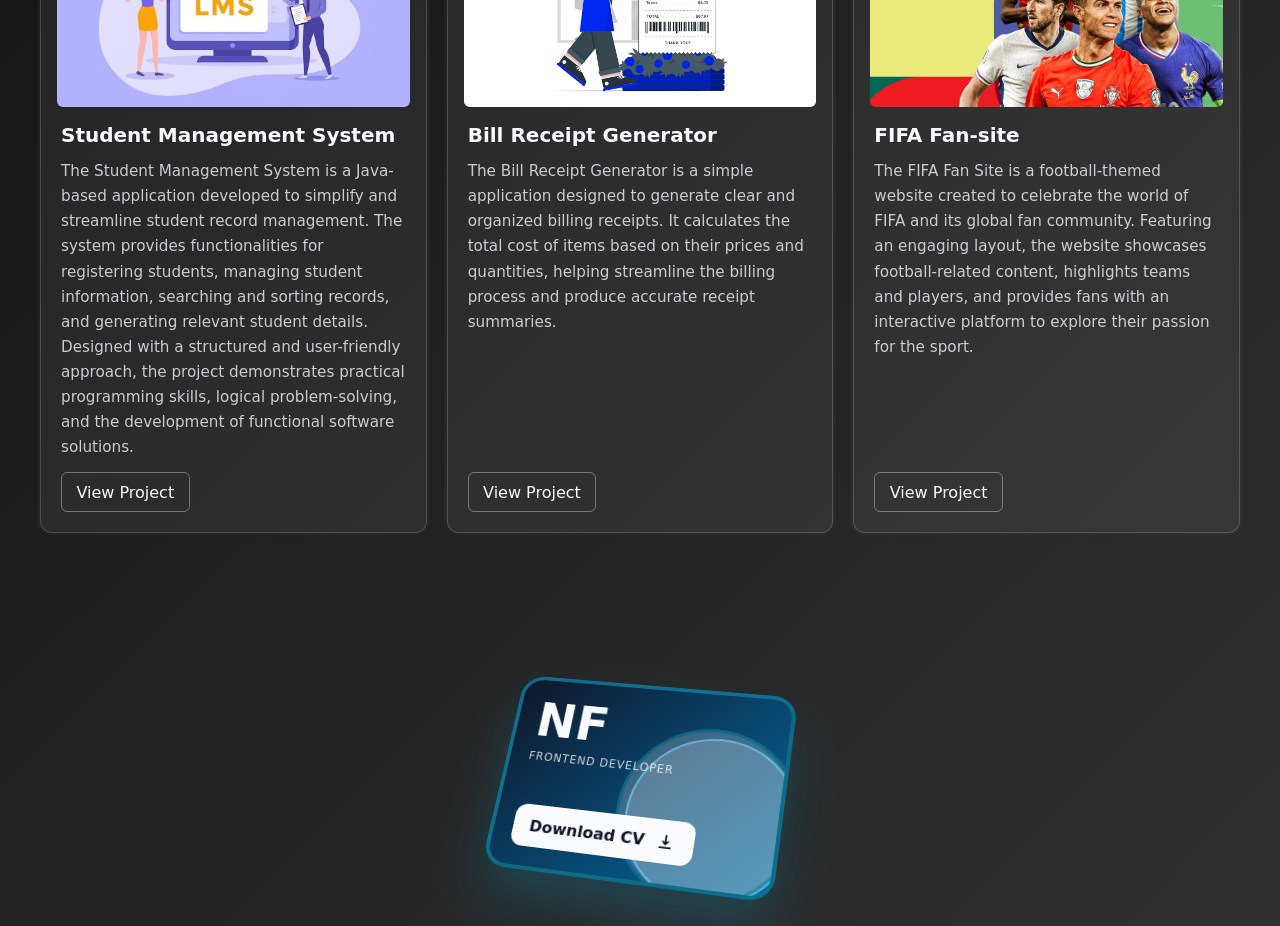
==== commit 8ea1b6ff: "finished up last minute touches to the project cards" ====
--- a/index.html
+++ b/index.html
@@ -119,72 +119,64 @@
 
 
     <!--PROJECTS SECTION-->
-
-        <section class="projects" id="projects">
-            <h2 class="heading">Projects</h2>
-                <div class="projects-box">
-                    <div class="project-card"> 
-                    <img src="Assets\Images\Photograpghy.webp" alt="Project 1">
-                        </div>
-                        <h3>Photography Portfolio</h3>
-                        <p>This is a freelance photography portfolio website created as a demo project for Daniel Osei, a photographer specializing in wedding, portrait, and product photography. The website features a modern, responsive design that showcases his photography portfolio, highlights available services, and presents different photography packages. It also provides a user-friendly interface that allows potential clients to explore his work, compare packages, and submit inquiries based on their specific requirements.</p>
-                        <div class="btn"><a href="https://personal-brand-freelance-photograph.vercel.app/" target ="_blank" class="btn">View Project</a></div>
-                    </div>
-                </div>
-                </section>
-                
-                    <!--PROJECT 2-->
-
-                <div class="project-card">
-                    <img src="Assets\Images\chatbot.webp" alt="Project 2">
-                    <div class="project-info">
-                        <h3>NefTalk Chatbot</h3>
-                        <p>NefTalk is a general-purpose AI chatbot developed as a demo project using HTML, CSS, and JavaScript, integrated with the Google Gemini API. The application allows users to interact with an AI assistant, ask questions, and receive relevant responses in real time. Featuring a clean, user-friendly interface, NefTalk demonstrates the integration of AI capabilities into a web application while showcasing frontend development skills and practical experience working with APIs and asynchronous JavaScript.</p>
-                        <a href="https://nefeli-fernando.github.io/NefTalk/" target="_blank" class="btn">View Project</a>
-                    </div>
-                </div>
-                
-                    <!--PROJECT 3-->
-
-                <div class="project-card">
-                    <img src="Assets/Images/portfolio-project-3.png" alt="Project 3">
-                    <div class="project-info">
-                        <h3>Weather Now</h3>
-                        <p>Weather Now is a responsive weather forecasting web application developed using HTML, CSS, and JavaScript, integrated with a weather API to retrieve real-time weather information. The application allows users to search for locations and view current weather conditions, including temperature, humidity, wind speed, and weather forecasts. Featuring an intuitive user interface and dynamic weather displays, the project demonstrates practical skills in API integration, asynchronous JavaScript, and frontend development.</p>
-                        <a href="https://github.com/Nefeli-Fernando/Weather-App" class="btn">View Project</a>
-                    </div>
-                </div>
-                    <!--PROJECT 4-->
-
-                <div class="project-card">
-                    <img src="Assets/Images/lms.jpg" alt="Project 4">
-                    <div class="project-info">
-                        <h3>Student Management System</h3>
-                        <p>The Student Management System is a Java-based application developed to simplify and streamline student record management. The system provides functionalities for registering students, managing student information, searching and sorting records, and generating relevant student details. Designed with a structured and user-friendly approach, the project demonstrates practical programming skills, logical problem-solving, and the development of functional software solutions.</p>
-                        <a href="https://github.com/Nefeli-Fernando/Student-Management-System" class="btn">View Project</a>
-                    </div>
-                </div>
-                    <!--PROJECT 5-->
-
-                <div class="project-card">
-                    <img src="Assets\Images\bill.png" alt="Project 5">
-                    <div class="project-info">
-                        <h3>Bill Receipt Generator</h3>
-                        <p>The Bill Receipt Generator is a simple application designed to generate clear and organized billing receipts. It calculates the total cost of items based on their prices and quantities, helping streamline the billing process and produce accurate receipt summaries.</p>
-                        <a href="#" class="btn">View Project</a>
-                    </div>
-                </div>
-                    <!--PROJECT 6-->
-
-                <div class="project-card">
-                    <img src="Assets\Images\FIFA.jpg" alt="Project 6">
-                    <div class="project-info">
-                        <h3>FIFA Fan-site</h3>
-                        <p>The FIFA Fan Site is a football-themed website created to celebrate the world of FIFA and its global fan community. Featuring an engaging layout, the website showcases football-related content, highlights teams and players, and provides fans with an interactive platform to explore their passion for the sport.</p>
-                        <a href="#" class="btn">View Project</a>
-                    </div>
-                </div>
-            </div>
+    <section class="projects" id="projects">
+        <h2 class="heading">Projects</h2>
+        <div class="projects-box">
+            <article class="project-card">
+                <img src="Assets/Images/Photograpghy.webp" alt="Photography portfolio project preview">
+                <div class="project-info">
+                    <h3>Photography Portfolio</h3>
+                    <p>This is a freelance photography portfolio website created as a demo project for Daniel Osei, a photographer specializing in wedding, portrait, and product photography. The website features a modern, responsive design that showcases his photography portfolio, highlights available services, and presents different photography packages. It also provides a user-friendly interface that allows potential clients to explore his work, compare packages, and submit inquiries based on their specific requirements.</p>
+                    <a href="https://personal-brand-freelance-photograph.vercel.app/" target="_blank" rel="noopener noreferrer" class="btn">View Project</a>
+                </div>
+            </article>
+
+            <article class="project-card">
+                <img src="Assets/Images/chatbot.webp" alt="NefTalk chatbot project preview">
+                <div class="project-info">
+                    <h3>NefTalk Chatbot</h3>
+                    <p>NefTalk is a general-purpose AI chatbot developed as a demo project using HTML, CSS, and JavaScript, integrated with the Google Gemini API. The application allows users to interact with an AI assistant, ask questions, and receive relevant responses in real time. Featuring a clean, user-friendly interface, NefTalk demonstrates the integration of AI capabilities into a web application while showcasing frontend development skills and practical experience working with APIs and asynchronous JavaScript.</p>
+                    <a href="https://nefeli-fernando.github.io/NefTalk/" target="_blank" rel="noopener noreferrer" class="btn">View Project</a>
+                </div>
+            </article>
+
+            <article class="project-card">
+                <img src="Assets/Images/weather.webp" alt="Weather Now project preview">
+                <div class="project-info">
+                    <h3>Weather Now</h3>
+                    <p>Weather Now is a responsive weather forecasting web application developed using HTML, CSS, and JavaScript, integrated with a weather API to retrieve real-time weather information. The application allows users to search for locations and view current weather conditions, including temperature, humidity, wind speed, and weather forecasts. Featuring an intuitive user interface and dynamic weather displays, the project demonstrates practical skills in API integration, asynchronous JavaScript, and frontend development.</p>
+                    <a href="https://github.com/Nefeli-Fernando/Weather-App" target="_blank" rel="noopener noreferrer" class="btn">View Project</a>
+                </div>
+            </article>
+
+            <article class="project-card">
+                <img src="Assets/Images/lms.jpg" alt="Student Management System project preview">
+                <div class="project-info">
+                    <h3>Student Management System</h3>
+                    <p>The Student Management System is a Java-based application developed to simplify and streamline student record management. The system provides functionalities for registering students, managing student information, searching and sorting records, and generating relevant student details. Designed with a structured and user-friendly approach, the project demonstrates practical programming skills, logical problem-solving, and the development of functional software solutions.</p>
+                    <a href="https://github.com/Nefeli-Fernando/Student-Management-System" target="_blank" rel="noopener noreferrer" class="btn">View Project</a>
+                </div>
+            </article>
+
+            <article class="project-card">
+                <img src="Assets/Images/bill.png" alt="Bill Receipt Generator project preview">
+                <div class="project-info">
+                    <h3>Bill Receipt Generator</h3>
+                    <p>The Bill Receipt Generator is a simple application designed to generate clear and organized billing receipts. It calculates the total cost of items based on their prices and quantities, helping streamline the billing process and produce accurate receipt summaries.</p>
+                    <a href="#" class="btn">View Project</a>
+                </div>
+            </article>
+
+            <article class="project-card">
+                <img src="Assets/Images/FIFA.jpg" alt="FIFA Fan-site project preview">
+                <div class="project-info">
+                    <h3>FIFA Fan-site</h3>
+                    <p>The FIFA Fan Site is a football-themed website created to celebrate the world of FIFA and its global fan community. Featuring an engaging layout, the website showcases football-related content, highlights teams and players, and provides fans with an interactive platform to explore their passion for the sport.</p>
+                    <a href="#" class="btn">View Project</a>
+                </div>
+            </article>
+        </div>
+    </section>
 
         <div class="cv-card-wrap">
         <div class="cv-card">
--- a/css/index.css
+++ b/css/index.css
@@ -268,3 +268,101 @@
             }
           }
 
+          .projects {
+            width: min(1200px, calc(100% - 3rem));
+            margin: 0 auto;
+            color: #f8fafc;
+          }
+
+          .projects .heading {
+            margin: 0 0 2.5rem;
+            text-align: center;
+            font-size: clamp(2rem, 4vw, 3rem);
+          }
+
+          .projects-box {
+            display: grid;
+            grid-template-columns: repeat(3, minmax(0, 1fr));
+            align-items: stretch;
+            gap: 1.25rem;
+          }
+
+          .project-card {
+            display: flex;
+            min-width: 0;
+            flex-direction: column;
+            overflow: hidden;
+            padding: 1rem;
+            border: 1px solid rgba(255, 255, 255, 0.16);
+            border-radius: 12px;
+            background: rgba(255, 255, 255, 0.06);
+            box-shadow: 0 0 5px rgba(196, 199, 204, 0.12);
+            transition: transform 0.25s ease, box-shadow 0.25s ease, border-color 0.25s ease;
+          }
+
+          .project-card:hover {
+            transform: translateY(-5px);
+            border-color: var(--main-color);
+            box-shadow: 0 0 25px rgba(196, 199, 204, 0.24);
+          }
+
+          .project-card img {
+            display: block;
+            width: 100%;
+            aspect-ratio: 16 / 10;
+            border-radius: 6px;
+            object-fit: cover;
+          }
+
+          .project-info {
+            display: flex;
+            flex: 1;
+            flex-direction: column;
+            align-items: flex-start;
+            gap: 0.75rem;
+            padding: 1rem 0.25rem 0.25rem;
+          }
+
+          .project-card h3 {
+            font-size: 1.25rem;
+          }
+
+          .project-card p {
+            color: rgba(248, 250, 252, 0.78);
+            font-size: 0.95rem;
+            line-height: 1.65;
+          }
+
+          .project-card .btn {
+            display: inline-flex;
+            align-items: center;
+            justify-content: center;
+            min-height: 40px;
+            margin-top: auto;
+            padding: 0.55rem 0.9rem;
+            border: 1px solid rgba(255, 255, 255, 0.35);
+            border-radius: 6px;
+            color: #f8fafc;
+            text-decoration: none;
+          }
+
+          .project-card .btn:hover,
+          .project-card .btn:focus-visible {
+            background: rgba(255, 255, 255, 0.12);
+          }
+
+          @media (max-width: 900px) {
+            .projects-box {
+              grid-template-columns: repeat(2, minmax(0, 1fr));
+            }
+          }
+
+          @media (max-width: 600px) {
+            .projects {
+              width: calc(100% - 2rem);
+            }
+
+            .projects-box {
+              grid-template-columns: 1fr;
+            }
+          }
--- a/css/style.css
+++ b/css/style.css
@@ -358,6 +358,51 @@
         background: rgba(255, 255, 255, 0.12);
         }
 
+        .about {
+        display: grid;
+        grid-template-columns: minmax(0, 0.85fr) minmax(0, 1.15fr);
+        align-items: center;
+        gap: clamp(2rem, 7vw, 6rem);
+        width: min(1200px, calc(100% - 3rem));
+        margin: 0 auto;
+        }
+
+        .about-img {
+        display: flex;
+        justify-content: center;
+        min-width: 0;
+        }
+
+        .about-img img {
+        display: block;
+        width: min(100%, 400px);
+        aspect-ratio: 1;
+        object-fit: cover;
+        border-radius: 50%;
+        box-shadow: 0 0 25px var(--main-color);
+        transition: box-shadow 0.4s ease-in-out;
+        }
+
+        .about-img img:hover {
+        box-shadow: 0 0 25px var(--main-color), 0 0 50px var(--main-color), 0 0 100px var(--main-color);
+        }
+
+        .about-content {
+        min-width: 0;
+        }
+
+        .about-content h2 {
+        margin-bottom: 1rem;
+        font-size: clamp(2rem, 4vw, 3rem);
+        text-align: left;
+        }
+
+        .about-content p {
+        max-width: 760px;
+        font-size: 1.05rem;
+        line-height: 1.8;
+        }
+
         @media (max-width: 760px) {
         .nav-container {
             flex-direction: column;
@@ -409,34 +454,27 @@
         }
 
         /*ABOUT US SECTION STYLES*/
-        .about{
-            display:flex;
-            justify-content:center;
-            align-items:center;
-            gap: 10rem;
-            background: var(--second-bg-color);
-        }
-
-        .about-img img{
-            width:32vw;
-            border: 50%;
-            box-shadow: 0 0 25px var(--main-color);
-            transition: 0.4s ease-in-out;
-        }
-        .about-img img:hover{
-            box-shadow: 0 0 25px var(--main-color),
-                        0 0 50px var(--main-color),
-                        0 0 100px var(--main-color);
-        }
-        .about-content h2{
-            font-size:7rem;
-            text-align:left;
-        }
-        .about-content p{
-            font-size:1.8rem;
-        }
-        .about-content .btn{
-            margin: 3rem 0;
+        .about {
+          grid-template-columns: 1fr;
+          gap: 2rem;
+          width: calc(100% - 2rem);
+        }
+
+        .about-img img {
+          width: min(68vw, 300px);
+        }
+
+        .about-content h2 {
+          font-size: clamp(2rem, 8vw, 3rem);
+          text-align: center;
+        }
+
+        .about-content p {
+          font-size: 1rem;
+        }
+
+        .about-content .btn {
+          margin: 1rem 0 0;
         }
 
         ::-webkit-scrollbar{
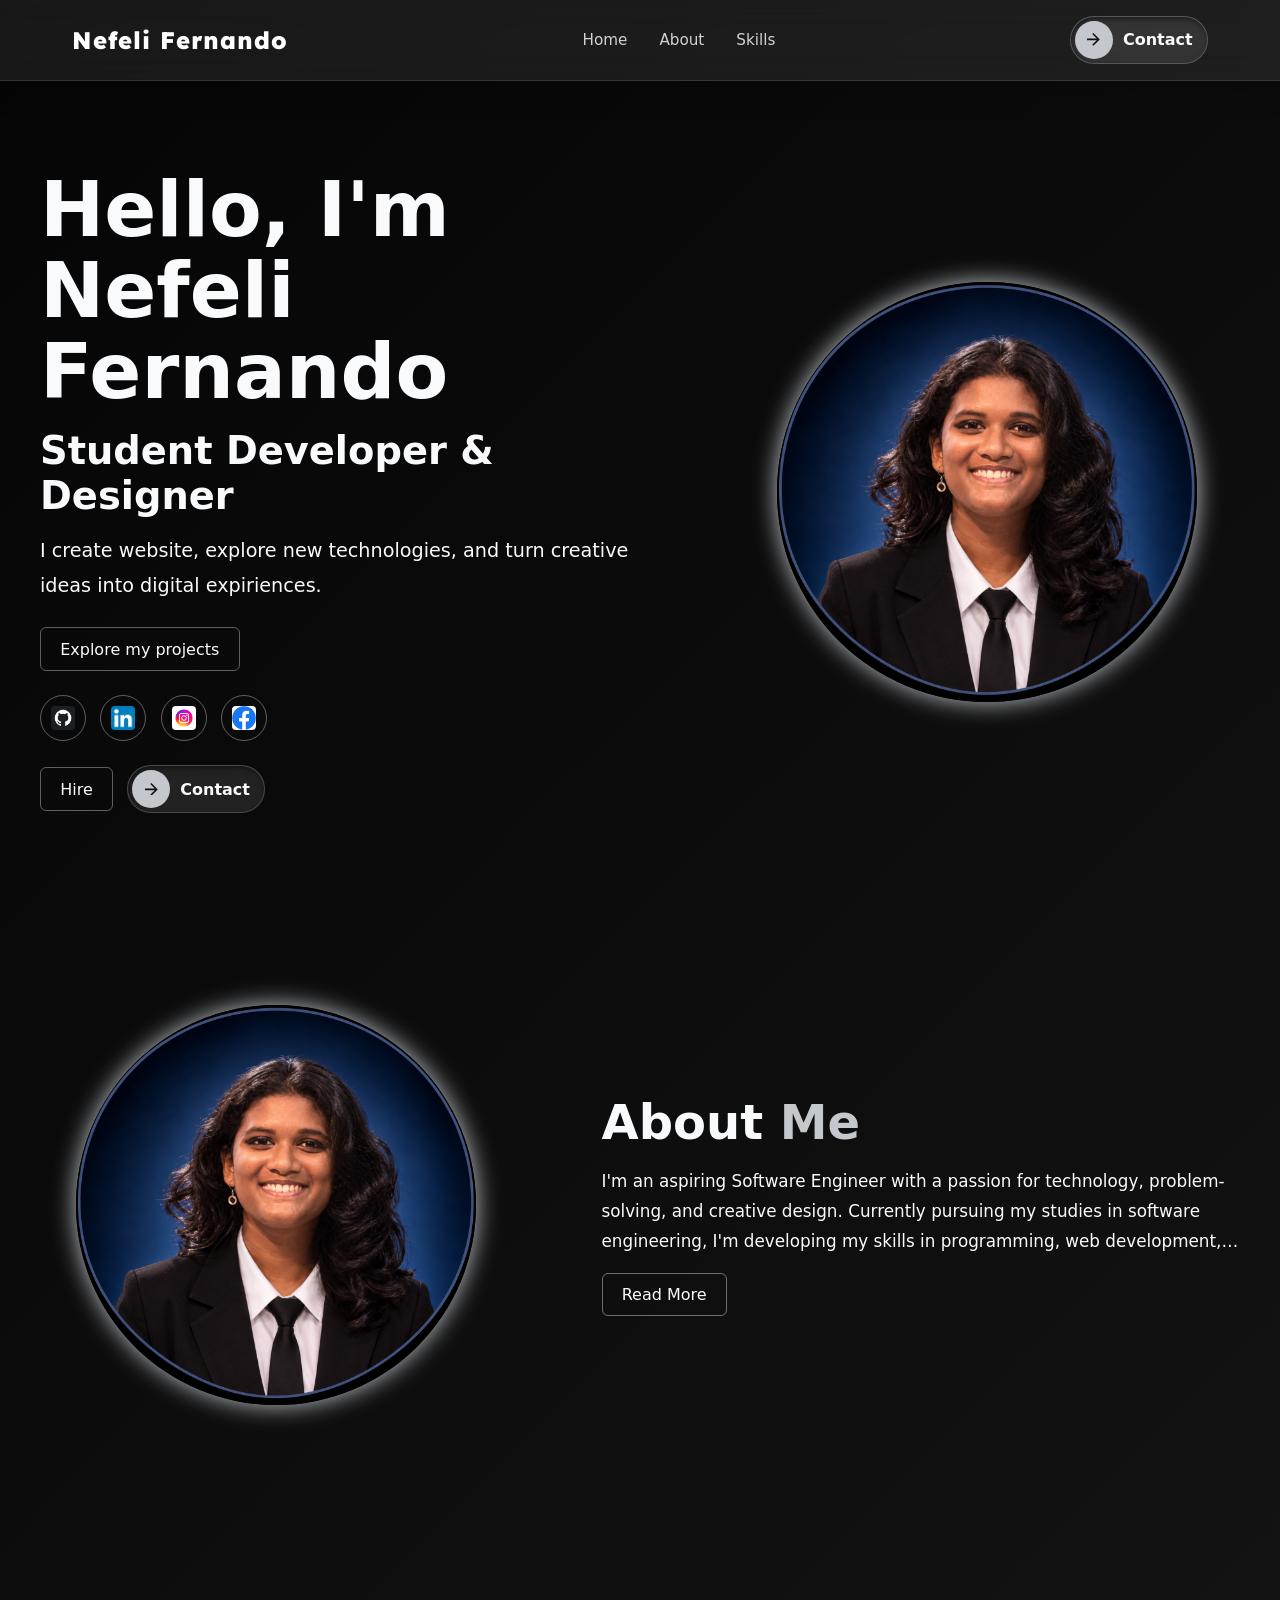
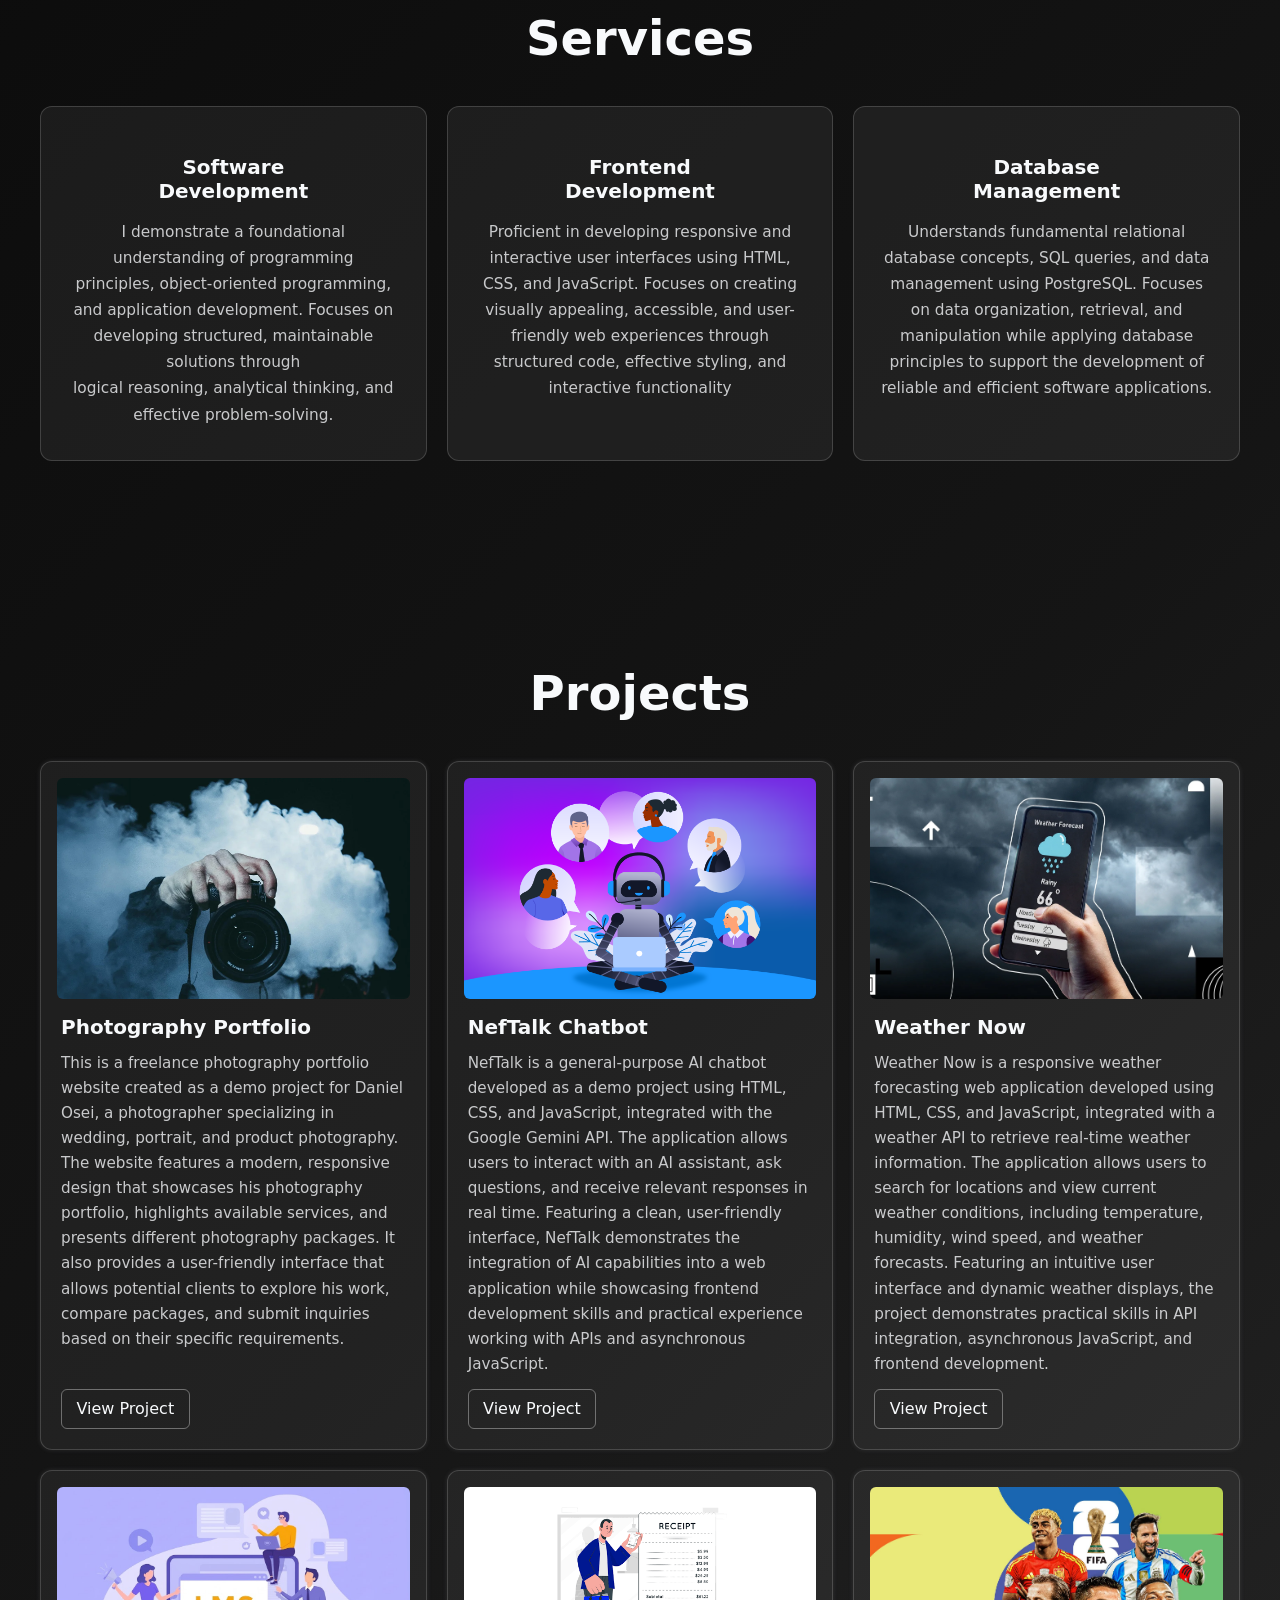
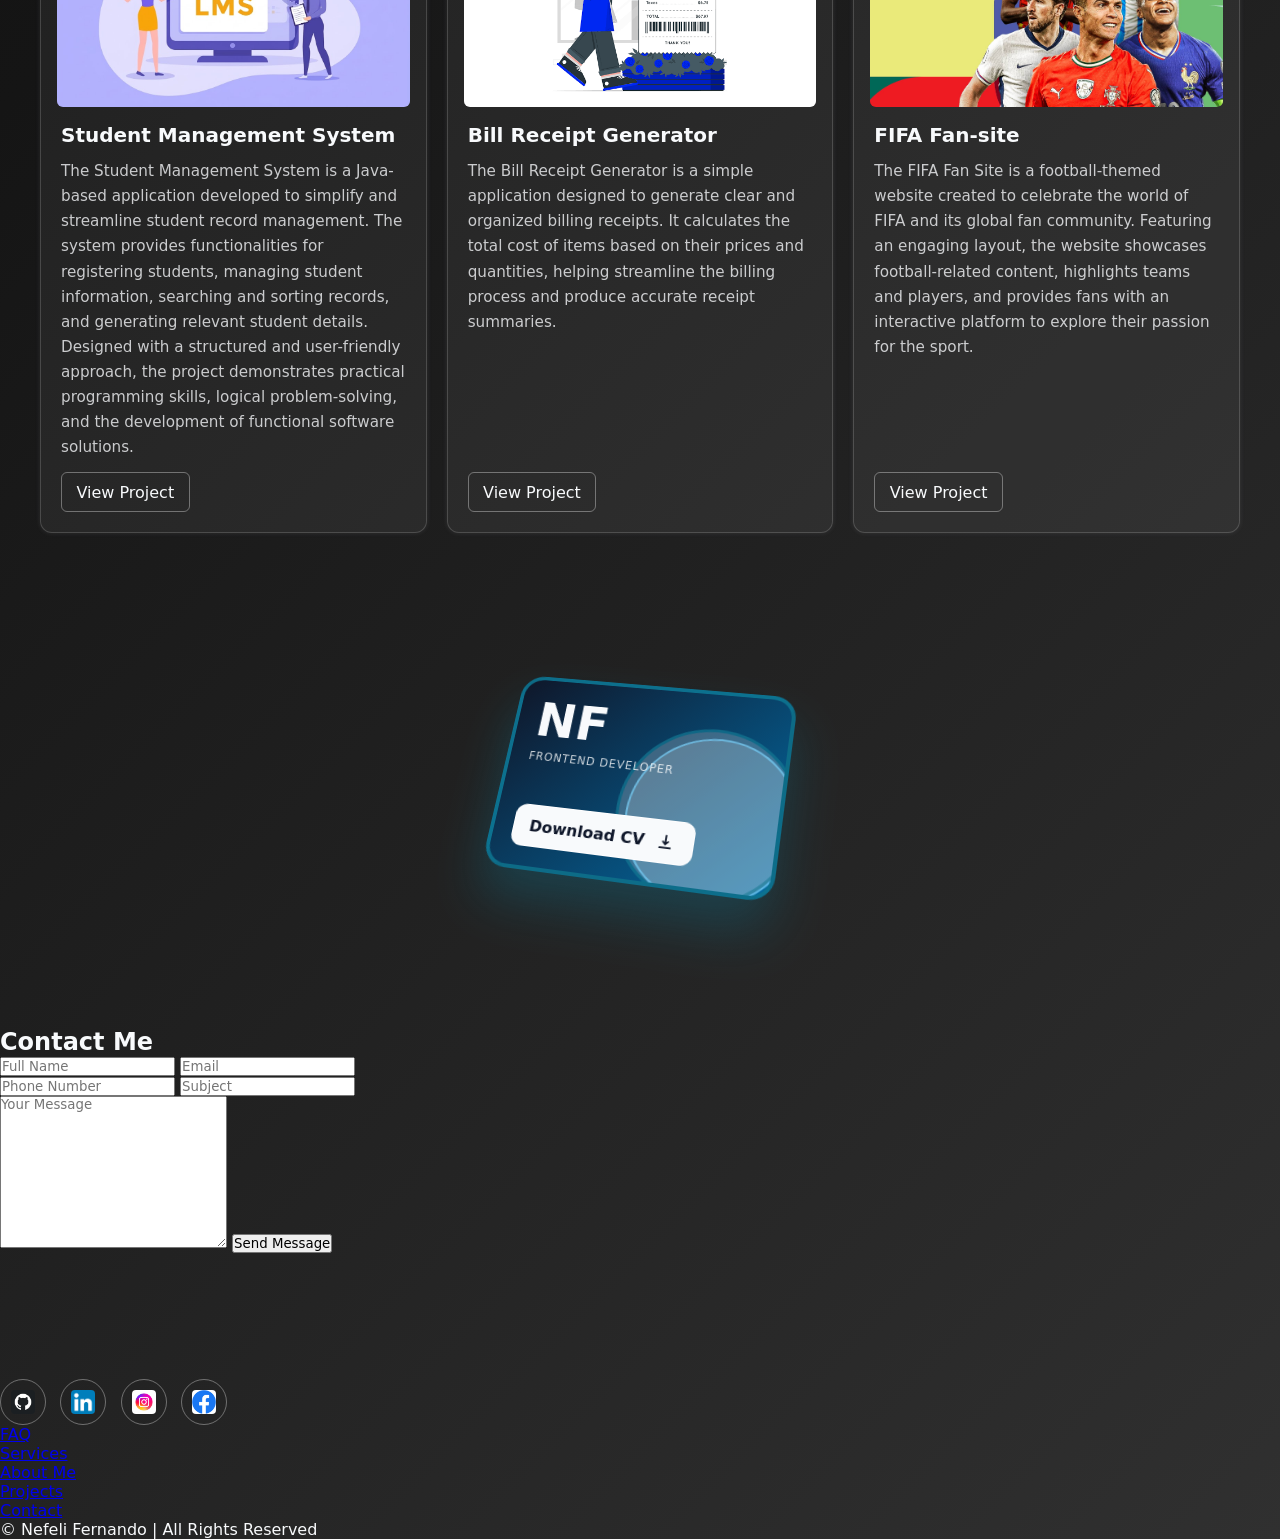
==== commit 9eb2266a: "set the base for contact me/footer" ====
--- a/index.html
+++ b/index.html
@@ -197,7 +197,68 @@
         </div>
     </div>
 
-
+    <!--CONTACT ME SECTIONN-->
+    <section class="contact" id="contact">
+        <h2 class="heading">Contact <span>Me</span></h2>
+
+            <form action="#">
+
+                <div class="input-group">
+                    <div class="input-box">
+                        <input type="text" placeholder="Full Name">
+                        <input type="email" placeholder="Email"
+                    </div>
+                    <div class="input-box">
+                        <input type="number" placeholder="Phone Number">
+                        <input type="text" placeholder="Subject">
+                    </div>
+                </div>
+
+
+                <div class="input-group-2">
+                    <textarea name="" id="" placeholder="Your Message" cols="30" rows="10"></textarea>
+                    <input type="submit" value="Send Message" class="btn"> 
+                </div>
+
+            </form>
+    </section>
+
+        <footer class="footer">
+            <div class="hero-content">
+                <div class="social-icons">
+                    <a href="https://github.com/Nefeli-Fernando" aria-label="GitHub" target="_blank" rel="noopener noreferrer"><img src="Assets/Logos/github-6980894_640.webp" alt=""></a>
+                    <a href="https://www.linkedin.com/in/nefeli-fernando-09ab37289/" aria-label="LinkedIn" target="_blank" rel="noopener noreferrer"><img src="Assets/Logos/images.png" alt=""></a>
+                    <a href="https://www-fallback.instagram.com/nef_the_explorer_19/" aria-label="Instagram" target="_blank" rel="noopener noreferrer"><img src="Assets/Logos/instagram-logo-vector-illustration_1300495-24.avif" alt=""></a>
+                    <a href="#" aria-label="Facebook" target="_blank" rel="noopener noreferrer"><img src="Assets/Logos/facebook-logo-vector-facebook-official-logo-vector-facebook-logo-illustrator_1002350-1803.avif" alt=""></a>
+                </div>
+            </div>
+        </footer>
+
+        <ul class="list">
+            <li>
+                <a href="#">FAQ</a>
+            </li>
+
+            <li>
+                <a href="#services">Services</a>
+            </li>
+
+            <li>
+                <a href="#about">About Me</a>
+            </li>
+
+            <li>
+                <a href="#projects">Projects</a>
+            </li>
+
+            <li>
+                <a href="#contact">Contact</a>
+            </li>
+        </ul>
+
+        <p class="copyright">
+            © Nefeli Fernando | All Rights Reserved            
+        </p>
 
 </body>
     <script src="js/app.js"></script>
--- a/css/index.css
+++ b/css/index.css
@@ -267,7 +267,7 @@
               grid-template-columns: 1fr;
             }
           }
-
+                                /*PROJECTTSS CARDSS STYLESS*/
           .projects {
             width: min(1200px, calc(100% - 3rem));
             margin: 0 auto;
@@ -365,4 +365,66 @@
             .projects-box {
               grid-template-columns: 1fr;
             }
+
+            /*CONTACT FORMM*/
+                .contact{
+                    background-color:var(--bg-color);
+                }
+
+                .contact h2{
+                    margin-bottom:3rem;
+                    color: var(--text-color);
+                }
+
+                .contact form{
+                    display: flex;
+                    align-items: center;
+                    justify-content:center;
+                    gap: 3rem;
+                    margin: 5rem 0;
+                    text-align: center;
+                }
+                .contact form .input-box input,
+                .contact form textarea{
+                    width: 100%;
+                    padding: 2.5rem;
+                    font-size:1.8rem;
+                    color: var(--text-color);
+                    background-color: var(--bg-color);
+                    border-radius: 2rem;
+                    border:2px solid var(--main-color);
+                    margin: 1.5rem 0;
+                    resize: none;
+                }
+
+                .footer{
+                    background-color: var(--second-bg-color);
+                    padding: 50px 0;
+                }
+
+                .footer .social-icons{
+                    text-align:center;
+                }
+                .footer ul{
+                    text-align:center;
+                    font-size: 1.8rem;
+                }
+                .footer ul li{
+                    display:inline-block;
+                    margin-left: 20px;
+                }
+
+                .footer ul li a{
+                    color:white;
+                    border-bottom: 3px solid transparent;
+                    transition: 0.3s ease-in-out;
+                }
+                .footer ul li a:hover{
+                    border-bottom: 3px solid var(--main-color);
+                }
+                .footer .copyright{
+                    text-align:center;
+                    margin-top:40px;
+                    font-size:16px;
+                }
           }
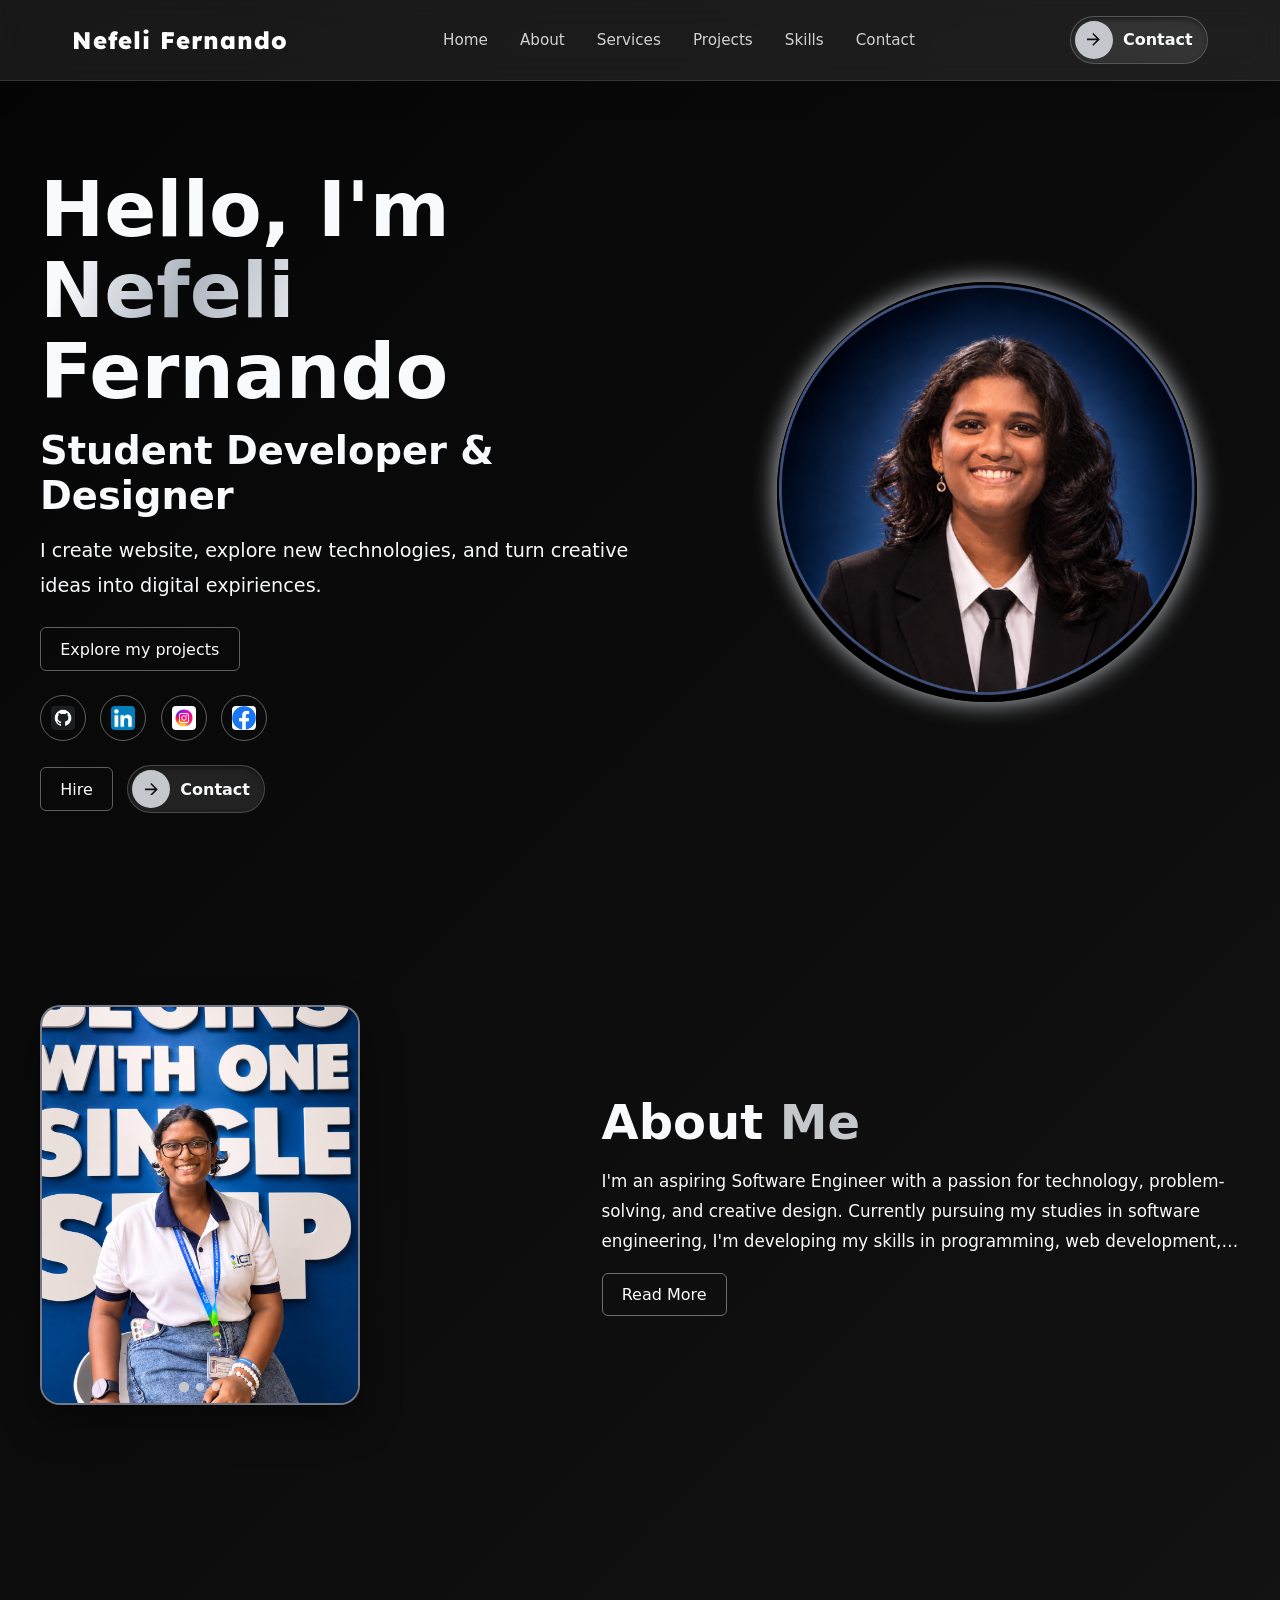
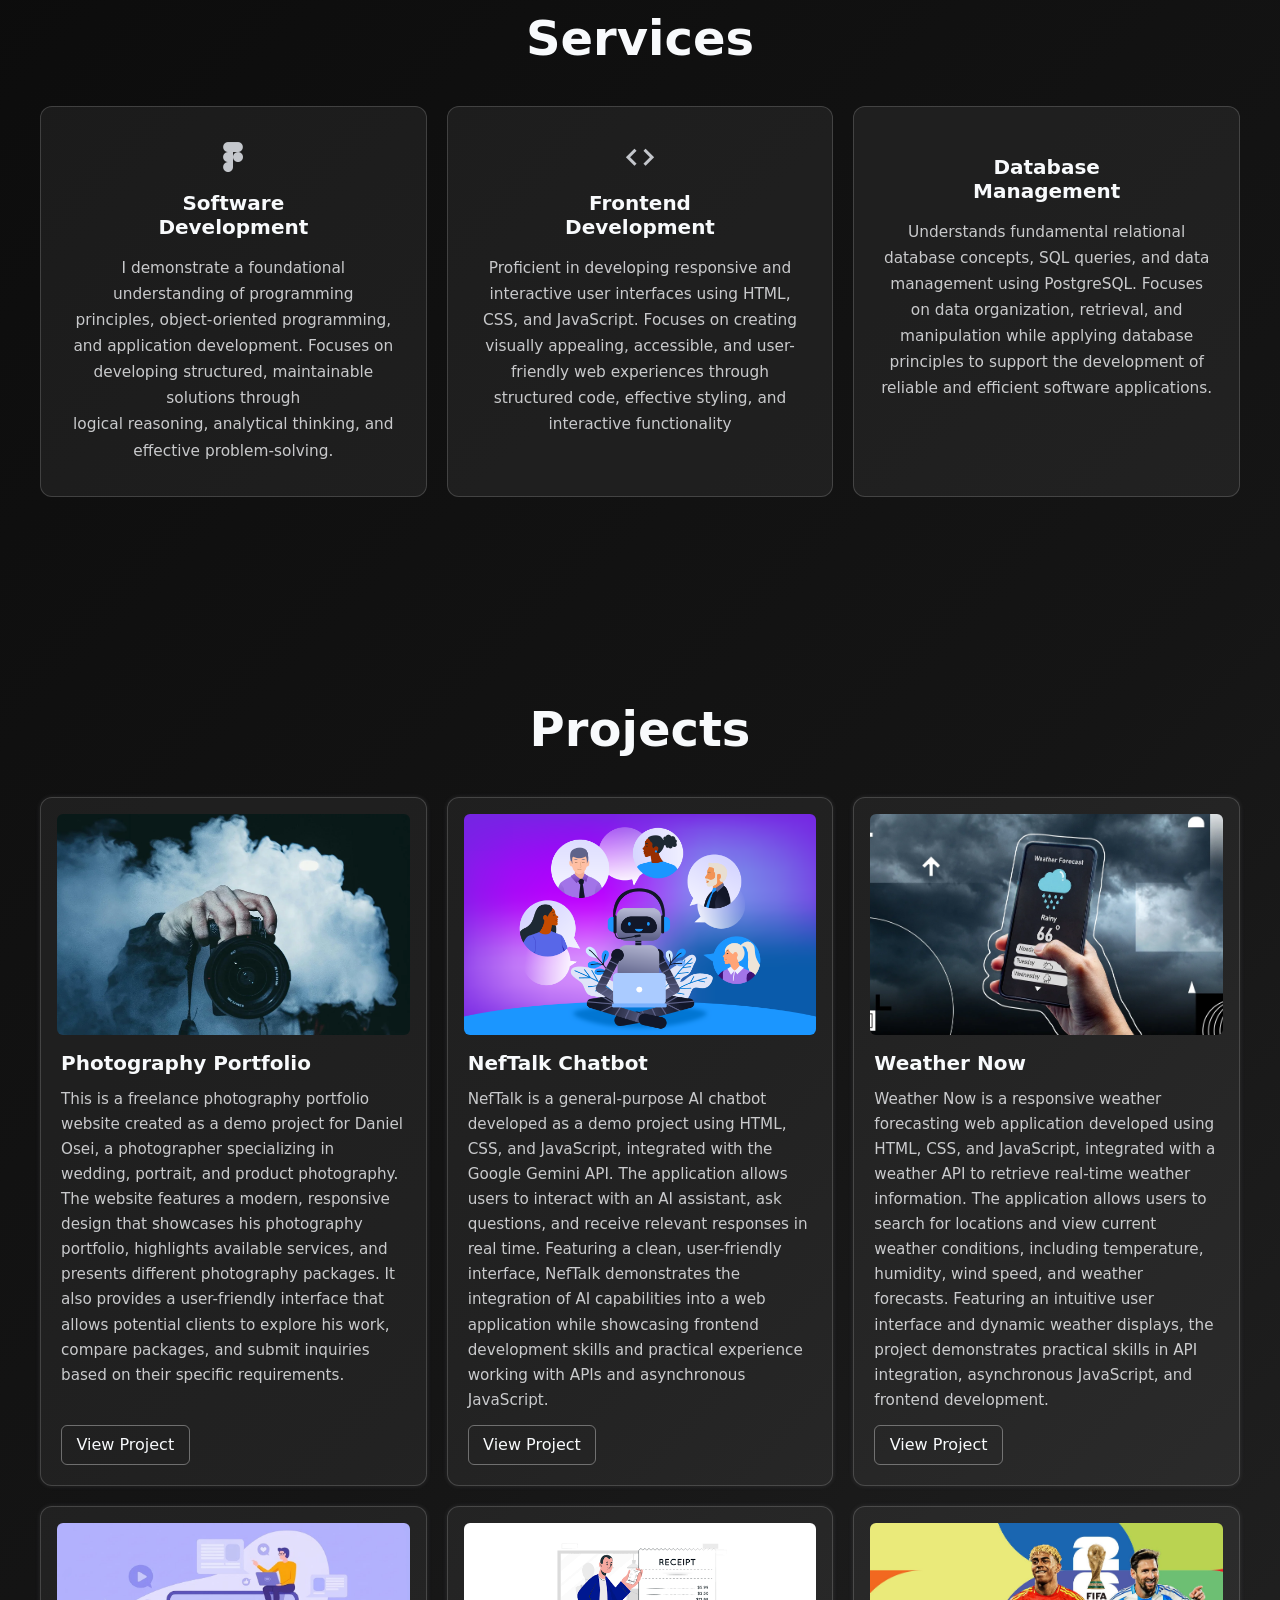
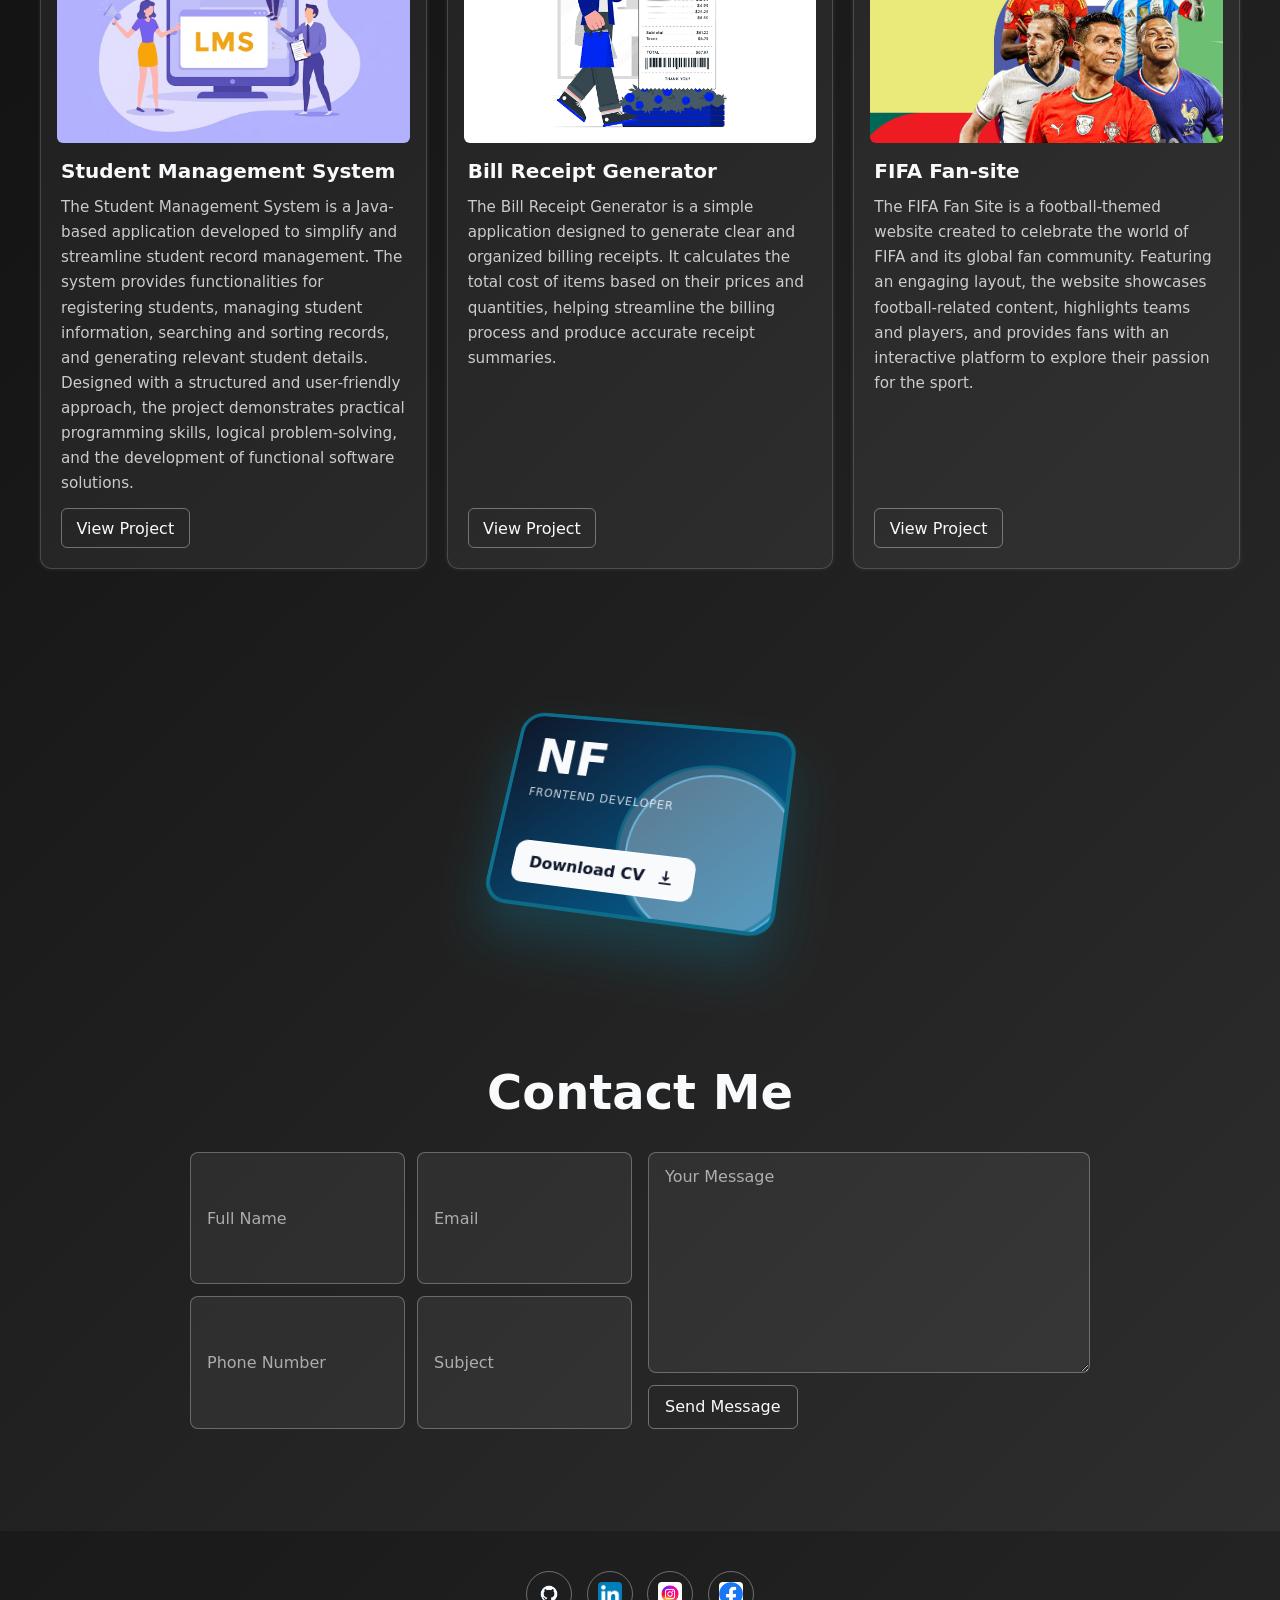
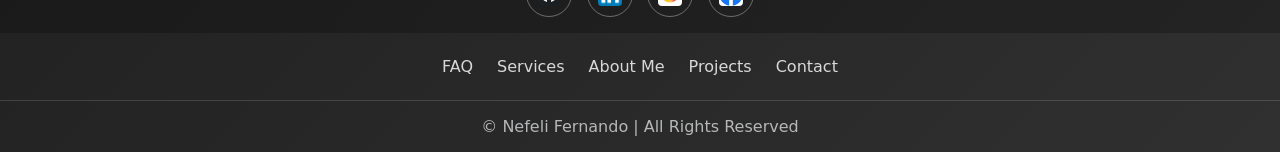
==== commit ba9e34a0: "inserted finishing touches" ====
--- a/index.html
+++ b/index.html
@@ -6,6 +6,7 @@
     <title>Nefeli Fernando | Portfolio</title>
     <link rel="stylesheet" href="css/index.css">
     <link rel="stylesheet" href="css/style.css">
+    <link rel="stylesheet" href="https://unpkg.com/boxicons@2.1.4/css/boxicons.min.css">
 </head>
 
 <body>
@@ -15,7 +16,10 @@
             <ul class="nav-links">
                 <li><a href="#hero">Home</a></li>
                 <li><a href="#about">About</a></li>
+                <li><a href="#services">Services</a></li>
+                <li><a href="#projects">Projects</a></li>
                 <li><a href="#skills">Skills</a></li>
+                <li><a href="#contact">Contact</a></li>
             </ul>
             <a class="contact-button" href="mailto:nefelifernando706@gmail.com" aria-label="Email Nefeli Fernando">
                 <span class="contact-button__icon" aria-hidden="true">
@@ -31,7 +35,7 @@
     <main>
         <section class="hero" id="hero">
             <div class="hero-content">
-                <h1>Hello, I'm <span>Nefeli Fernando</span></h1>
+                <h1>Hello, I'm <span><span class="name-gradient">Nefeli</span> Fernando</span></h1>
                 <h3>Student Developer &amp; Designer</h3>
                 <p>
                     I create website, explore new technologies, and turn creative ideas into digital expiriences.
@@ -65,8 +69,17 @@
     
 
     <section class="about" id="about">
-     <div class="about-img">
-            <img src="Assets\Images\180e7122-c09a-41a5-afe5-b1e38b32b5b2tttttttttttttttttttttttttt.png" alt="Nefeli Fernando">
+    <!-- ===== PHOTO CARD: copy from here ... ===== -->
+        <div class="photo-card" id="photo-card" aria-label="Photos of Nefeli">
+            <img src="Assets/Images/Smiling Portrait Before “Single Step” Backdrop.png" alt="Nefeli smiling in front of a backdrop" class="active">
+            <img src="Assets/Images/Spotlight Classroom Discussion.png" alt="Nefeli participating in a classroom discussion">
+            <img src="Assets/Images/WhatsApp Image 2026-11-09 at 12.50.31 AM.jpeg" alt="Nefeli at a school event">
+ 
+            <div class="dots" aria-hidden="true">
+                <span class="active"></span>
+                <span></span>
+                <span></span>
+            </div>
         </div>
 
         <!--ABOUT SECTION-->
@@ -206,10 +219,10 @@
                 <div class="input-group">
                     <div class="input-box">
                         <input type="text" placeholder="Full Name">
-                        <input type="email" placeholder="Email"
+                        <input type="email" placeholder="Email">
                     </div>
                     <div class="input-box">
-                        <input type="number" placeholder="Phone Number">
+                        <input type="tel" placeholder="Phone Number">
                         <input type="text" placeholder="Subject">
                     </div>
                 </div>
@@ -260,7 +273,7 @@
             © Nefeli Fernando | All Rights Reserved            
         </p>
 
-</body>
     <script src="js/app.js"></script>
     <script src="js/index.js"></script>
+</body>
 </html>
--- a/css/index.css
+++ b/css/index.css
@@ -365,66 +365,132 @@
             .projects-box {
               grid-template-columns: 1fr;
             }
-
-            /*CONTACT FORMM*/
-                .contact{
-                    background-color:var(--bg-color);
-                }
-
-                .contact h2{
-                    margin-bottom:3rem;
-                    color: var(--text-color);
-                }
-
-                .contact form{
-                    display: flex;
-                    align-items: center;
-                    justify-content:center;
-                    gap: 3rem;
-                    margin: 5rem 0;
-                    text-align: center;
-                }
-                .contact form .input-box input,
-                .contact form textarea{
-                    width: 100%;
-                    padding: 2.5rem;
-                    font-size:1.8rem;
-                    color: var(--text-color);
-                    background-color: var(--bg-color);
-                    border-radius: 2rem;
-                    border:2px solid var(--main-color);
-                    margin: 1.5rem 0;
-                    resize: none;
-                }
-
-                .footer{
-                    background-color: var(--second-bg-color);
-                    padding: 50px 0;
-                }
-
-                .footer .social-icons{
-                    text-align:center;
-                }
-                .footer ul{
-                    text-align:center;
-                    font-size: 1.8rem;
-                }
-                .footer ul li{
-                    display:inline-block;
-                    margin-left: 20px;
-                }
-
-                .footer ul li a{
-                    color:white;
-                    border-bottom: 3px solid transparent;
-                    transition: 0.3s ease-in-out;
-                }
-                .footer ul li a:hover{
-                    border-bottom: 3px solid var(--main-color);
-                }
-                .footer .copyright{
-                    text-align:center;
-                    margin-top:40px;
-                    font-size:16px;
-                }
+          }
+
+          .contact {
+            width: min(900px, calc(100% - 3rem));
+            margin: 0 auto;
+            color: #f8fafc;
+          }
+
+          .contact .heading {
+            margin: 0 0 2rem;
+            text-align: center;
+            font-size: clamp(2rem, 4vw, 3rem);
+          }
+
+          .contact form {
+            display: grid;
+            grid-template-columns: repeat(2, minmax(0, 1fr));
+            gap: 1rem;
+          }
+
+          .contact .input-group,
+          .contact .input-group-2 {
+            display: grid;
+            min-width: 0;
+            gap: 0.75rem;
+          }
+
+          .contact .input-box {
+            display: grid;
+            grid-template-columns: repeat(2, minmax(0, 1fr));
+            gap: 0.75rem;
+          }
+
+          .contact input:not([type="submit"]),
+          .contact textarea {
+            width: 100%;
+            min-width: 0;
+            padding: 0.9rem 1rem;
+            border: 1px solid rgba(255, 255, 255, 0.28);
+            border-radius: 8px;
+            background: rgba(255, 255, 255, 0.06);
+            color: #f8fafc;
+            font: inherit;
+          }
+
+          .contact input::placeholder,
+          .contact textarea::placeholder {
+            color: rgba(248, 250, 252, 0.62);
+          }
+
+          .contact textarea {
+            min-height: 150px;
+            resize: vertical;
+          }
+
+          .contact input[type="submit"] {
+            justify-self: start;
+            min-height: 44px;
+            padding: 0.65rem 1rem;
+            border: 1px solid rgba(255, 255, 255, 0.35);
+            border-radius: 6px;
+            background: transparent;
+            color: #f8fafc;
+            font: inherit;
+            cursor: pointer;
+          }
+
+          .contact input[type="submit"]:hover,
+          .contact input[type="submit"]:focus-visible {
+            background: rgba(255, 255, 255, 0.12);
+          }
+
+          .footer {
+            padding: 2.5rem 1.5rem 1rem;
+            background: rgba(0, 0, 0, 0.24);
+          }
+
+          .footer .hero-content {
+            width: min(1200px, 100%);
+            margin: 0 auto;
+          }
+
+          .footer .social-icons {
+            justify-content: center;
+            margin: 0;
+          }
+
+          .list {
+            display: flex;
+            flex-wrap: wrap;
+            justify-content: center;
+            gap: 0.75rem 1.5rem;
+            padding: 1.5rem 1rem;
+            list-style: none;
+          }
+
+          .list a {
+            color: rgba(255, 255, 255, 0.82);
+            text-decoration: none;
+          }
+
+          .list a:hover,
+          .list a:focus-visible {
+            color: #fff;
+            text-decoration: underline;
+            text-underline-offset: 4px;
+          }
+
+          .copyright {
+            margin: 0;
+            padding: 1rem;
+            border-top: 1px solid rgba(255, 255, 255, 0.14);
+            color: rgba(248, 250, 252, 0.68);
+            text-align: center;
+          }
+
+          @media (max-width: 760px) {
+            .contact {
+              width: calc(100% - 2rem);
+            }
+
+            .contact form {
+              grid-template-columns: 1fr;
+            }
+
+            .contact .input-box {
+              grid-template-columns: 1fr;
+            }
           }
--- a/css/style.css
+++ b/css/style.css
@@ -2,6 +2,11 @@
 
 :root {
   --main-color: #c4c7cc;
+  --card-line: rgba(196, 199, 204, 0.55);
+  --card-width: 320px;
+  --card-ratio: 4 / 5;
+  --card-radius: 20px;
+  --fade-time: 1.2s;
 }
 
 * {
@@ -129,6 +134,15 @@
 
 .hero-content h1 span {
   display: block;
+}
+
+.hero-content h1 .name-gradient {
+  display: inline;
+  background: linear-gradient(110deg, #f8fafc 12%, #aeb4bf 55%, #e5e7eb 100%);
+  background-clip: text;
+  -webkit-background-clip: text;
+  color: transparent;
+  -webkit-text-fill-color: transparent;
 }
 
 .hero-content h3{
@@ -477,13 +491,59 @@
           margin: 1rem 0 0;
         }
 
-        ::-webkit-scrollbar{
-            width:20px;
-        }
-        ::-webkit-scrollbar-thumb{
-            background-color:var(--main-color);
-        }
-        ::-webkit-scrollbar-track{
-            background-color: var(--bg-color);
-        }
-    }+        }
+
+        .photo-card {
+        position: relative;
+        width: min(var(--card-width), 100%);
+        aspect-ratio: var(--card-ratio);
+        overflow: hidden;
+        background: #161b2e;
+        border: 2px solid var(--card-line);
+        border-radius: var(--card-radius);
+        box-shadow: 0 16px 40px rgba(0, 0, 0, 0.45);
+        }
+
+        .photo-card img {
+        position: absolute;
+        inset: 0;
+        width: 100%;
+        height: 100%;
+        object-fit: cover;
+        opacity: 0;
+        transition: opacity var(--fade-time) ease-in-out;
+        }
+
+        .photo-card img.active {
+        opacity: 1;
+        }
+
+        .photo-card .dots {
+        position: absolute;
+        right: 0;
+        bottom: 12px;
+        left: 0;
+        display: flex;
+        justify-content: center;
+        gap: 8px;
+        }
+
+        .photo-card .dots span {
+        width: 8px;
+        height: 8px;
+        border-radius: 50%;
+        background: rgba(255, 255, 255, 0.55);
+        transition: background 0.4s ease, transform 0.4s ease;
+        }
+
+        .photo-card .dots span.active {
+        background: var(--main-color);
+        transform: scale(1.3);
+        }
+
+        @media (prefers-reduced-motion: reduce) {
+        .photo-card img,
+        .photo-card .dots span {
+          transition: none;
+        }
+        }
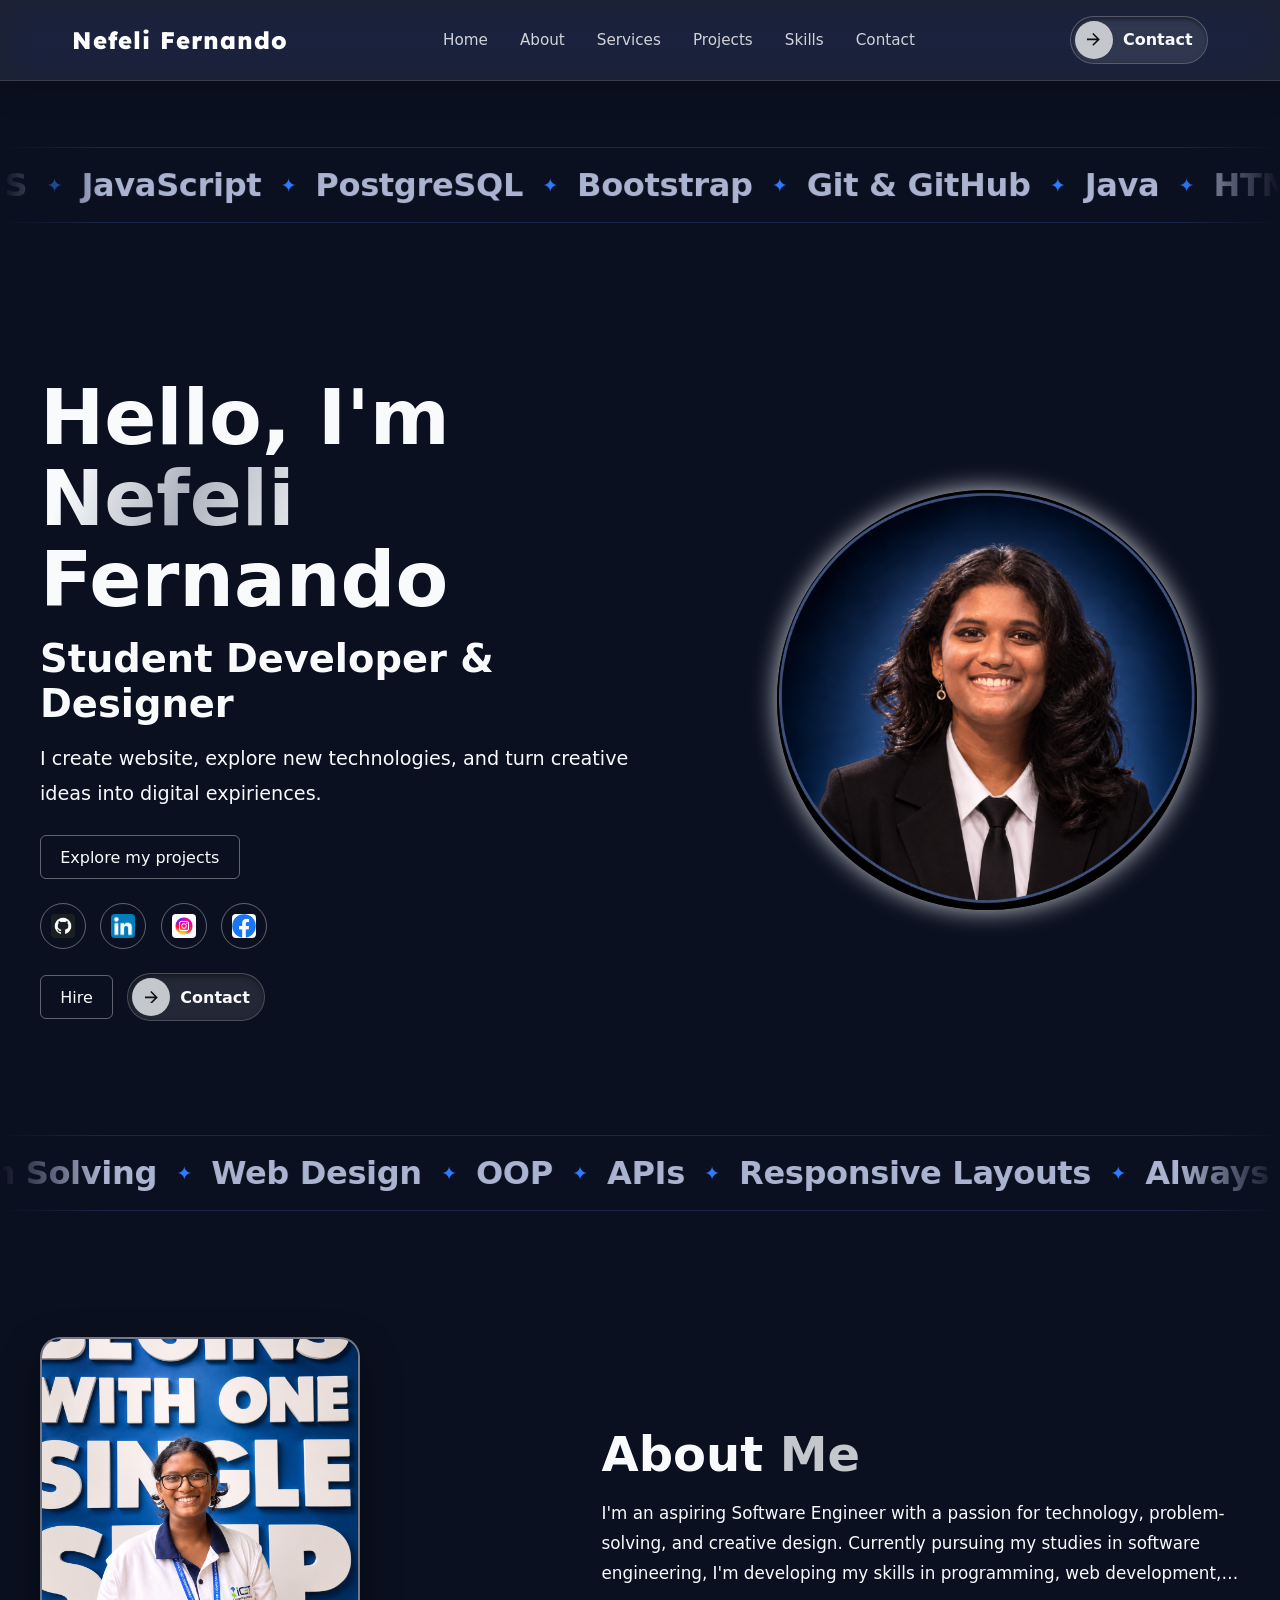
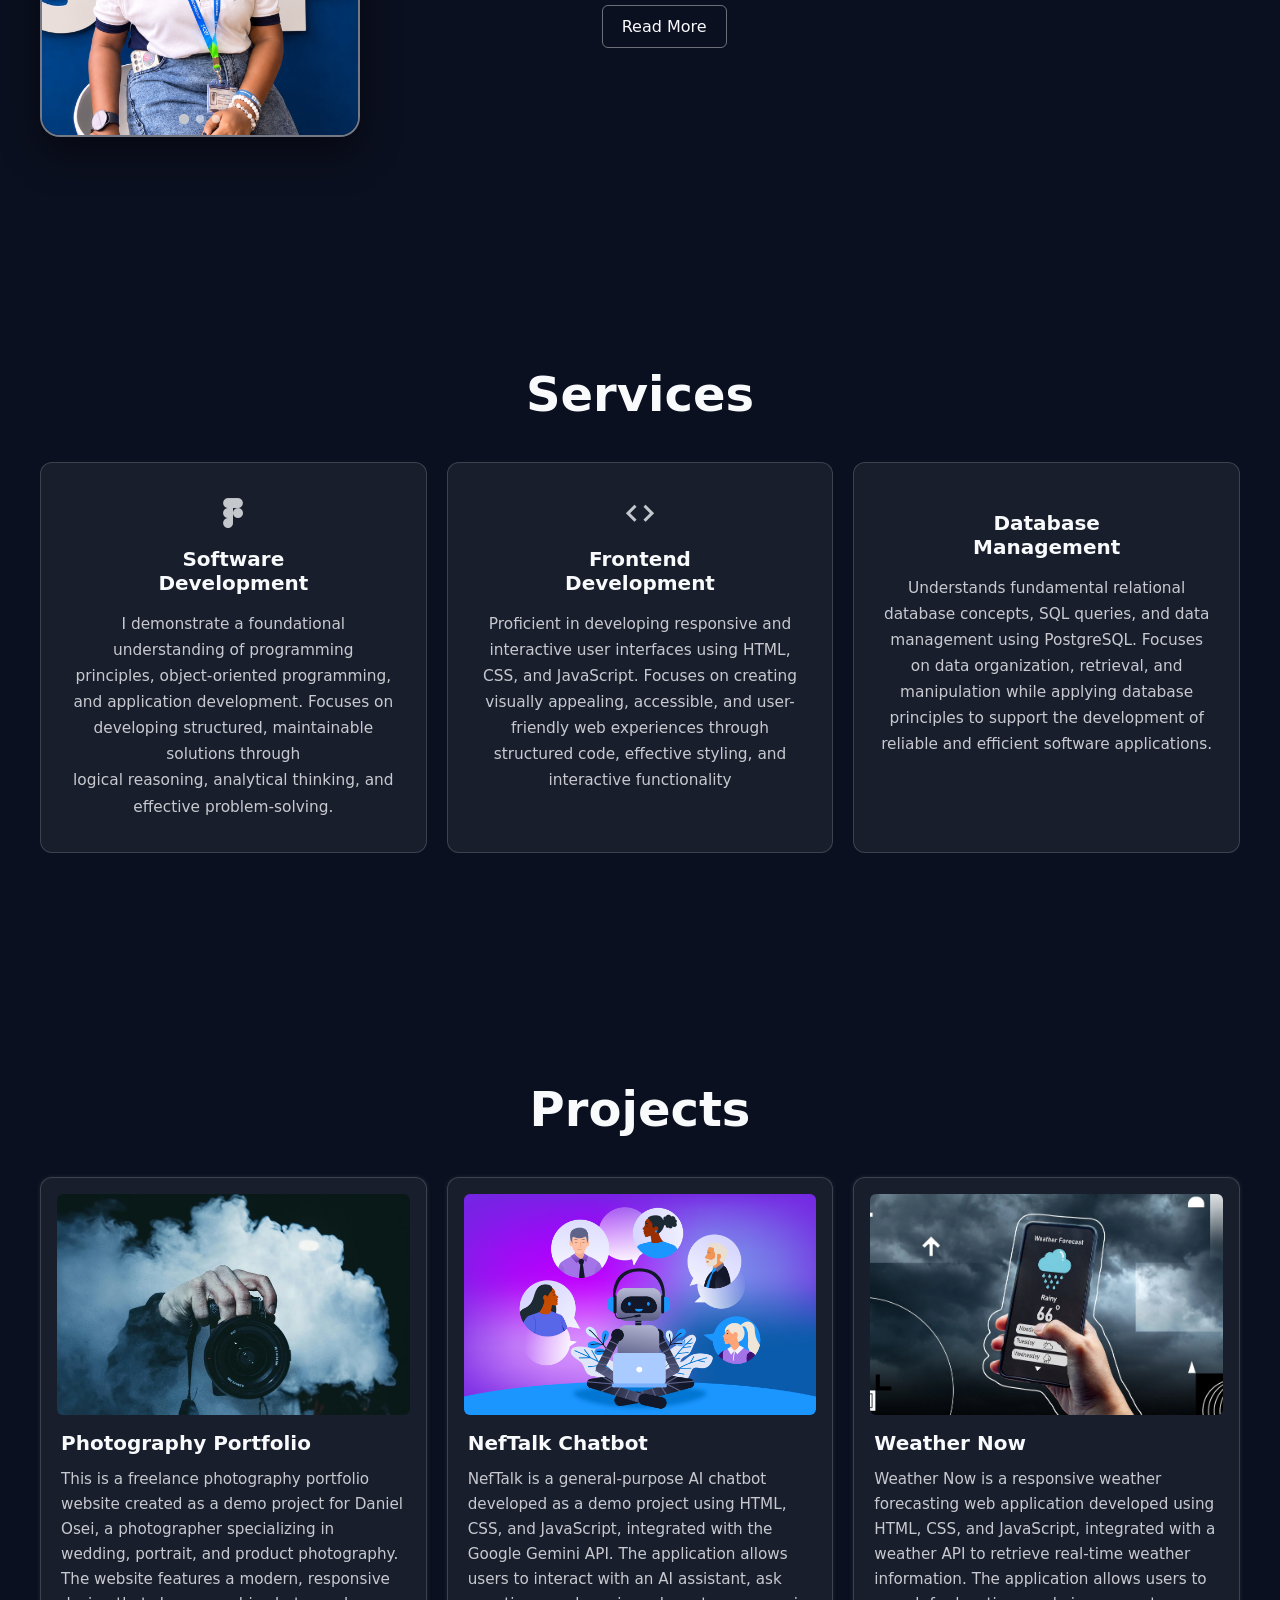
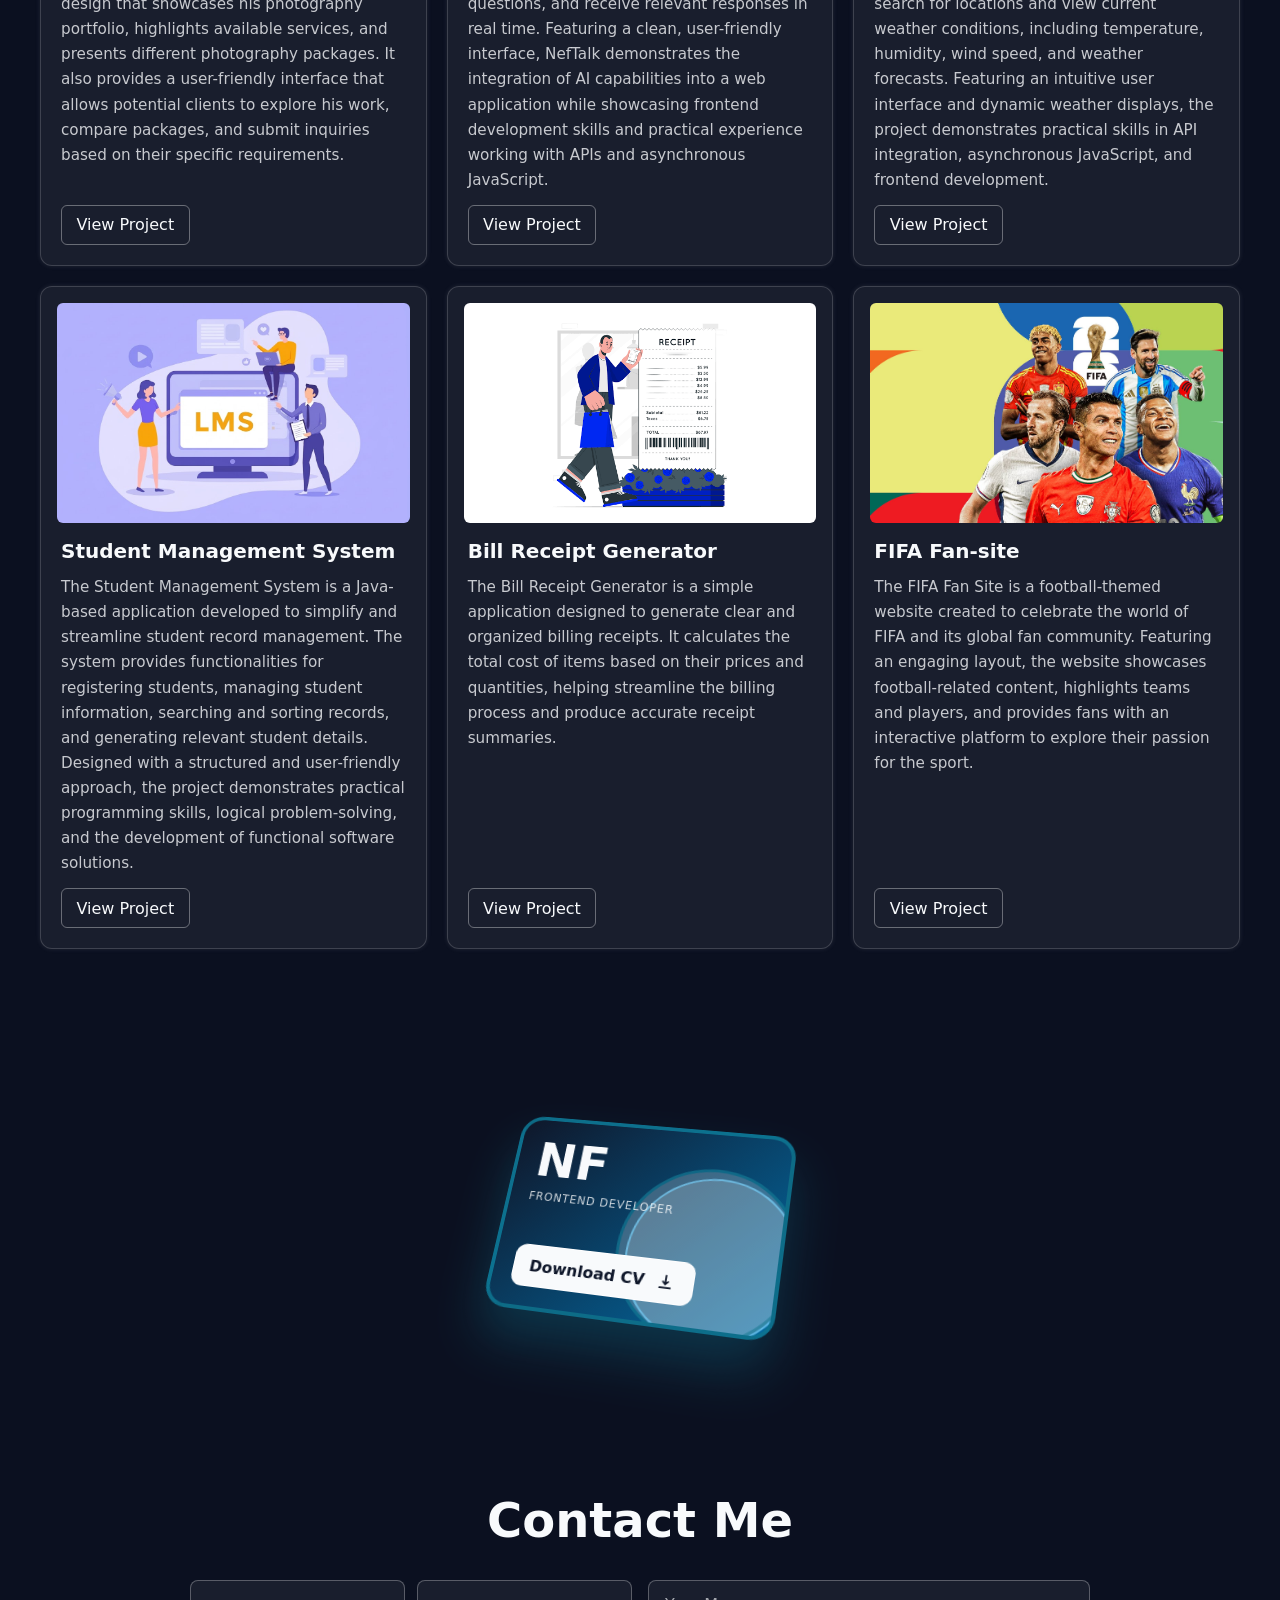
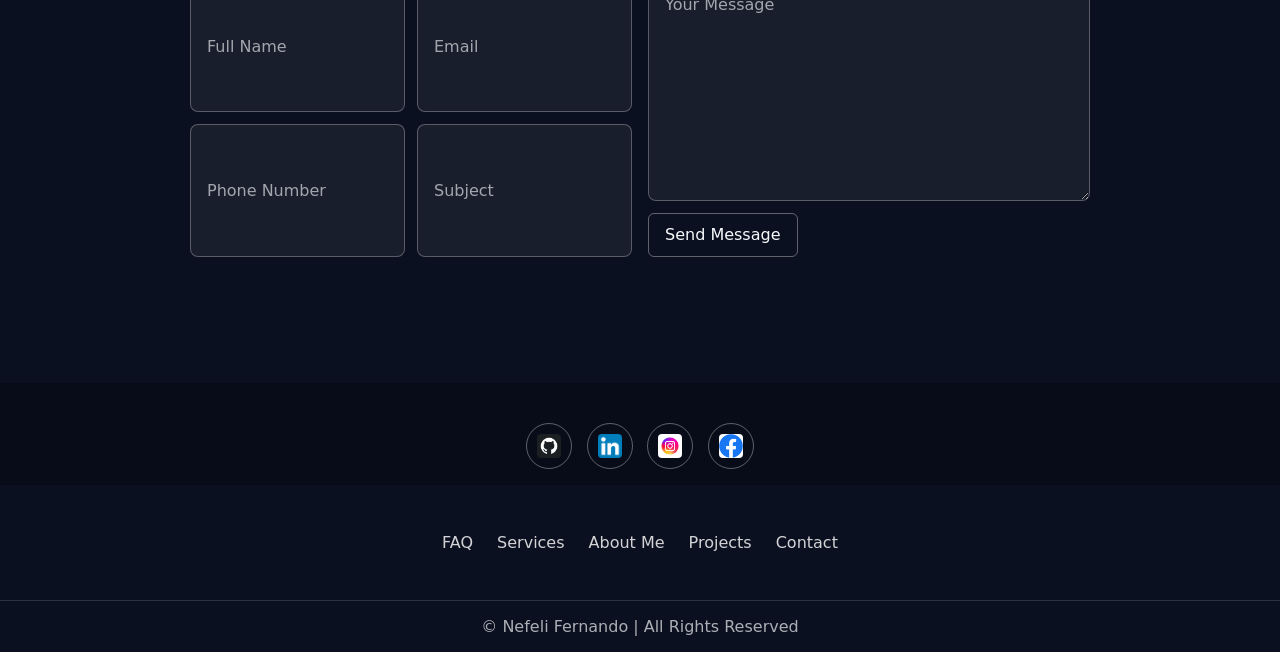
==== commit 9610e591: "set the marquee scroll bar" ====
--- a/index.html
+++ b/index.html
@@ -6,6 +6,7 @@
     <title>Nefeli Fernando | Portfolio</title>
     <link rel="stylesheet" href="css/index.css">
     <link rel="stylesheet" href="css/style.css">
+    <link rel="stylesheet" href="css/marquee.css">
     <link rel="stylesheet" href="https://unpkg.com/boxicons@2.1.4/css/boxicons.min.css">
 </head>
 
@@ -32,6 +33,19 @@
         </div>
     </nav>
 
+    <br><!-- Row 1: moves to the RIGHT -->
+    <div class="marquee" data-direction="right" data-speed="70">
+        <ul class="marquee-group">
+            <li>Java</li>
+            <li>HTML</li>
+            <li>CSS</li>
+            <li>JavaScript</li>
+            <li>PostgreSQL</li>
+            <li>Bootstrap</li>
+            <li>Git &amp; GitHub</li>
+        </ul>
+    </div><br>
+
     <main>
         <section class="hero" id="hero">
             <div class="hero-content">
@@ -66,14 +80,23 @@
 
     </main>
 
-    
+    <div class="marquee" data-direction="left" data-speed="70">
+        <ul class="marquee-group">
+            <li>Problem Solving</li>
+            <li>Web Design</li>
+            <li>OOP</li>
+            <li>APIs</li>
+            <li>Responsive Layouts</li>
+            <li>Always Learning</li>
+        </ul>
+    </div>
 
     <section class="about" id="about">
-    <!-- ===== PHOTO CARD: copy from here ... ===== -->
+    <!-- ===== PHOTO CARD -->
         <div class="photo-card" id="photo-card" aria-label="Photos of Nefeli">
             <img src="Assets/Images/Smiling Portrait Before “Single Step” Backdrop.png" alt="Nefeli smiling in front of a backdrop" class="active">
             <img src="Assets/Images/Spotlight Classroom Discussion.png" alt="Nefeli participating in a classroom discussion">
-            <img src="Assets/Images/WhatsApp Image 2026-11-09 at 12.50.31 AM.jpeg" alt="Nefeli at a school event">
+            <img src="Assets\Images\bubble.jpeg" alt="Nefeli at a school event">
  
             <div class="dots" aria-hidden="true">
                 <span class="active"></span>
--- a/css/marquee.css
+++ b/css/marquee.css
@@ -0,0 +1,74 @@
+:root {
+    --bg: #0b1020;
+    --text: #aab3cf;
+    --blue: #2d7bff;          /* the vibrant blue on hover: change it here */
+    --blue-glow: rgba(45, 123, 255, 0.55);
+    --line: #1c2646;
+}
+ 
+* {
+    box-sizing: border-box;
+    margin: 0;
+    padding: 0;
+}
+ 
+body {
+    min-height: 100vh;
+    display: flex;
+    flex-direction: column;
+    justify-content: center;
+    gap: 24px;
+    background: var(--bg);
+    font-family: "Segoe UI", Tahoma, sans-serif;
+}
+ 
+/* ===== THE STRIP ===== */
+.marquee {
+    overflow: hidden;
+    padding: 18px 0;
+    border-top: 1px solid var(--line);
+    border-bottom: 1px solid var(--line);
+    cursor: default;
+ 
+    /* soft fade at the left and right edges */
+    -webkit-mask-image: linear-gradient(90deg, transparent, #000 8%, #000 92%, transparent);
+            mask-image: linear-gradient(90deg, transparent, #000 8%, #000 92%, transparent);
+}
+ 
+.marquee-track {
+    display: flex;
+    width: max-content;
+    will-change: transform;
+}
+ 
+.marquee-group {
+    display: flex;
+    flex: none;
+    list-style: none;
+}
+ 
+/* ===== EACH WORD ===== */
+.marquee-group li {
+    display: flex;
+    align-items: center;
+    white-space: nowrap;
+    font-size: clamp(1.2rem, 3vw, 2rem);
+    font-weight: 700;
+    letter-spacing: -0.01em;
+    color: var(--text);
+    transition: color 0.6s ease, text-shadow 0.6s ease;   /* the "ease" part */
+}
+ 
+/* a little star between words */
+.marquee-group li::after {
+    content: "✦";
+    margin: 0 1.2rem;
+    font-size: 0.6em;
+    color: var(--blue);
+}
+ 
+/* ===== HOVER: words glow vibrant blue ===== */
+.marquee:hover .marquee-group li {
+    color: var(--blue);
+    text-shadow: 0 0 24px var(--blue-glow);
+}
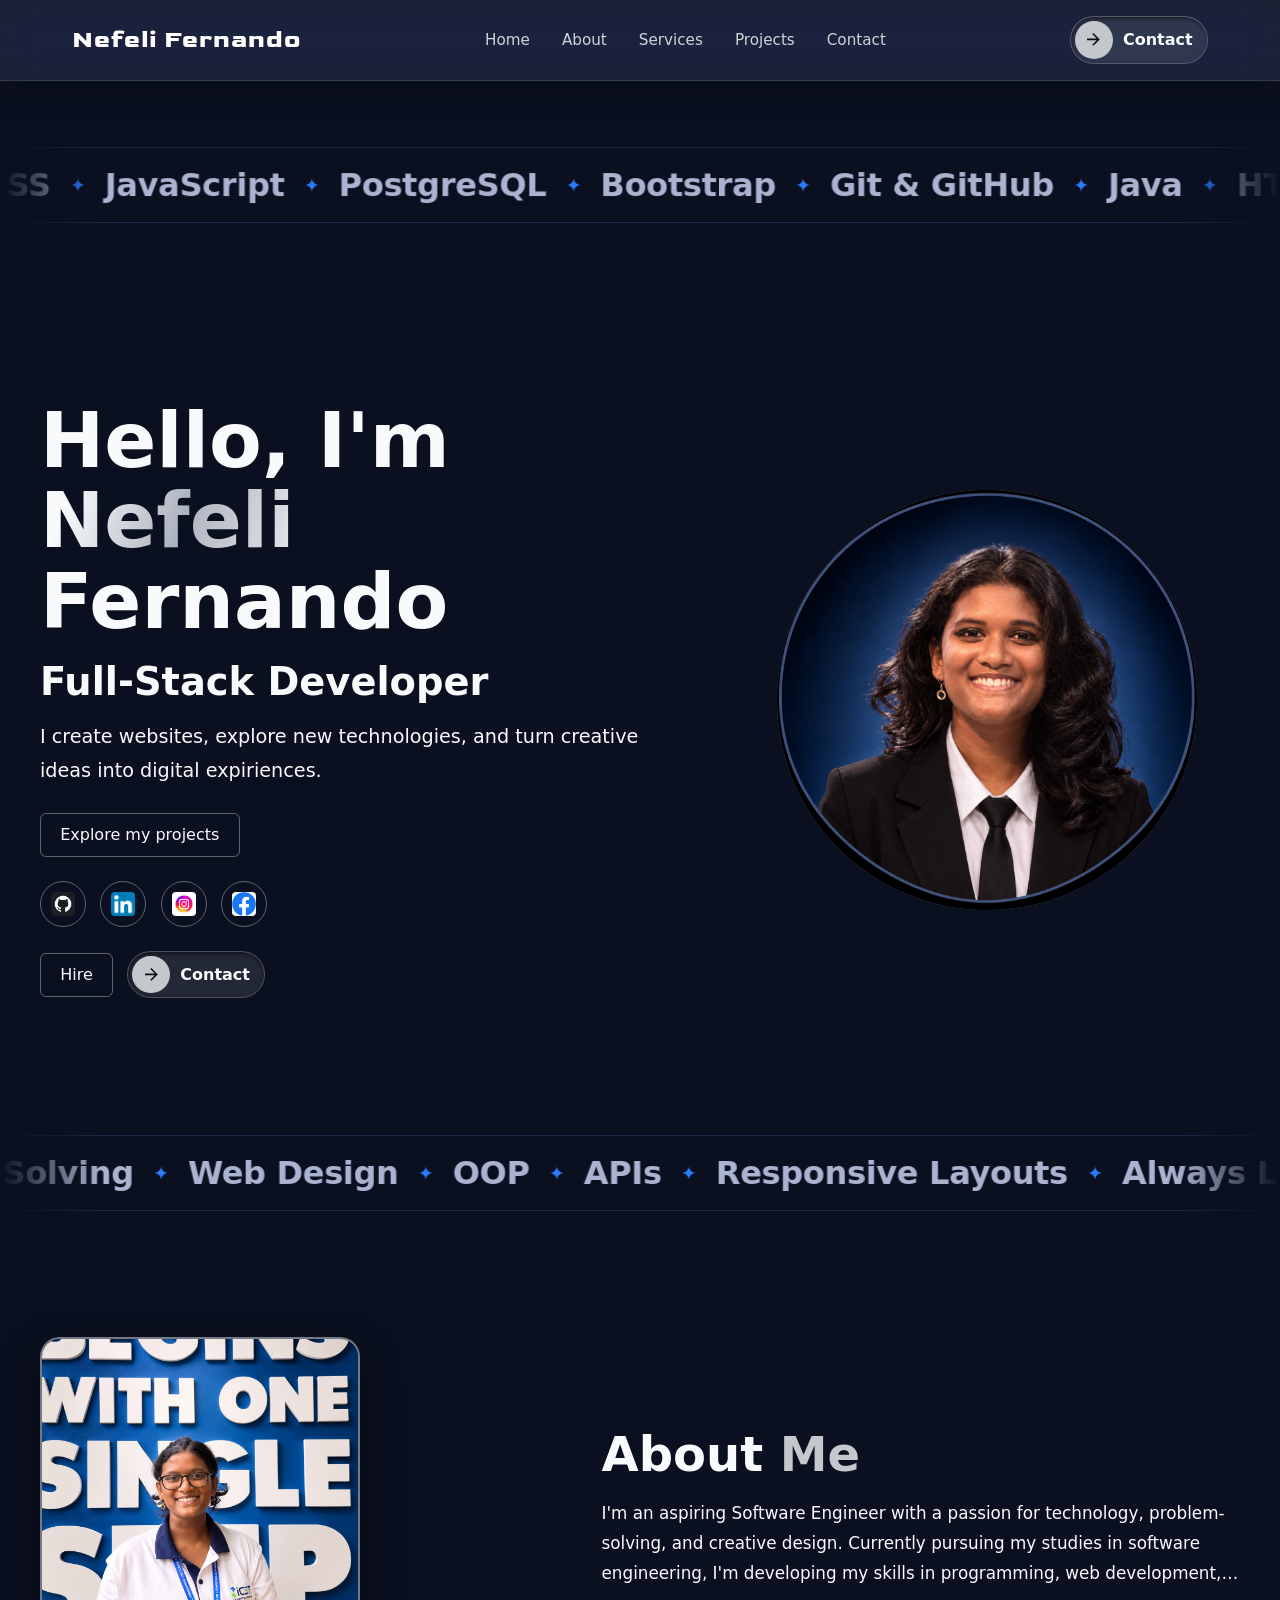
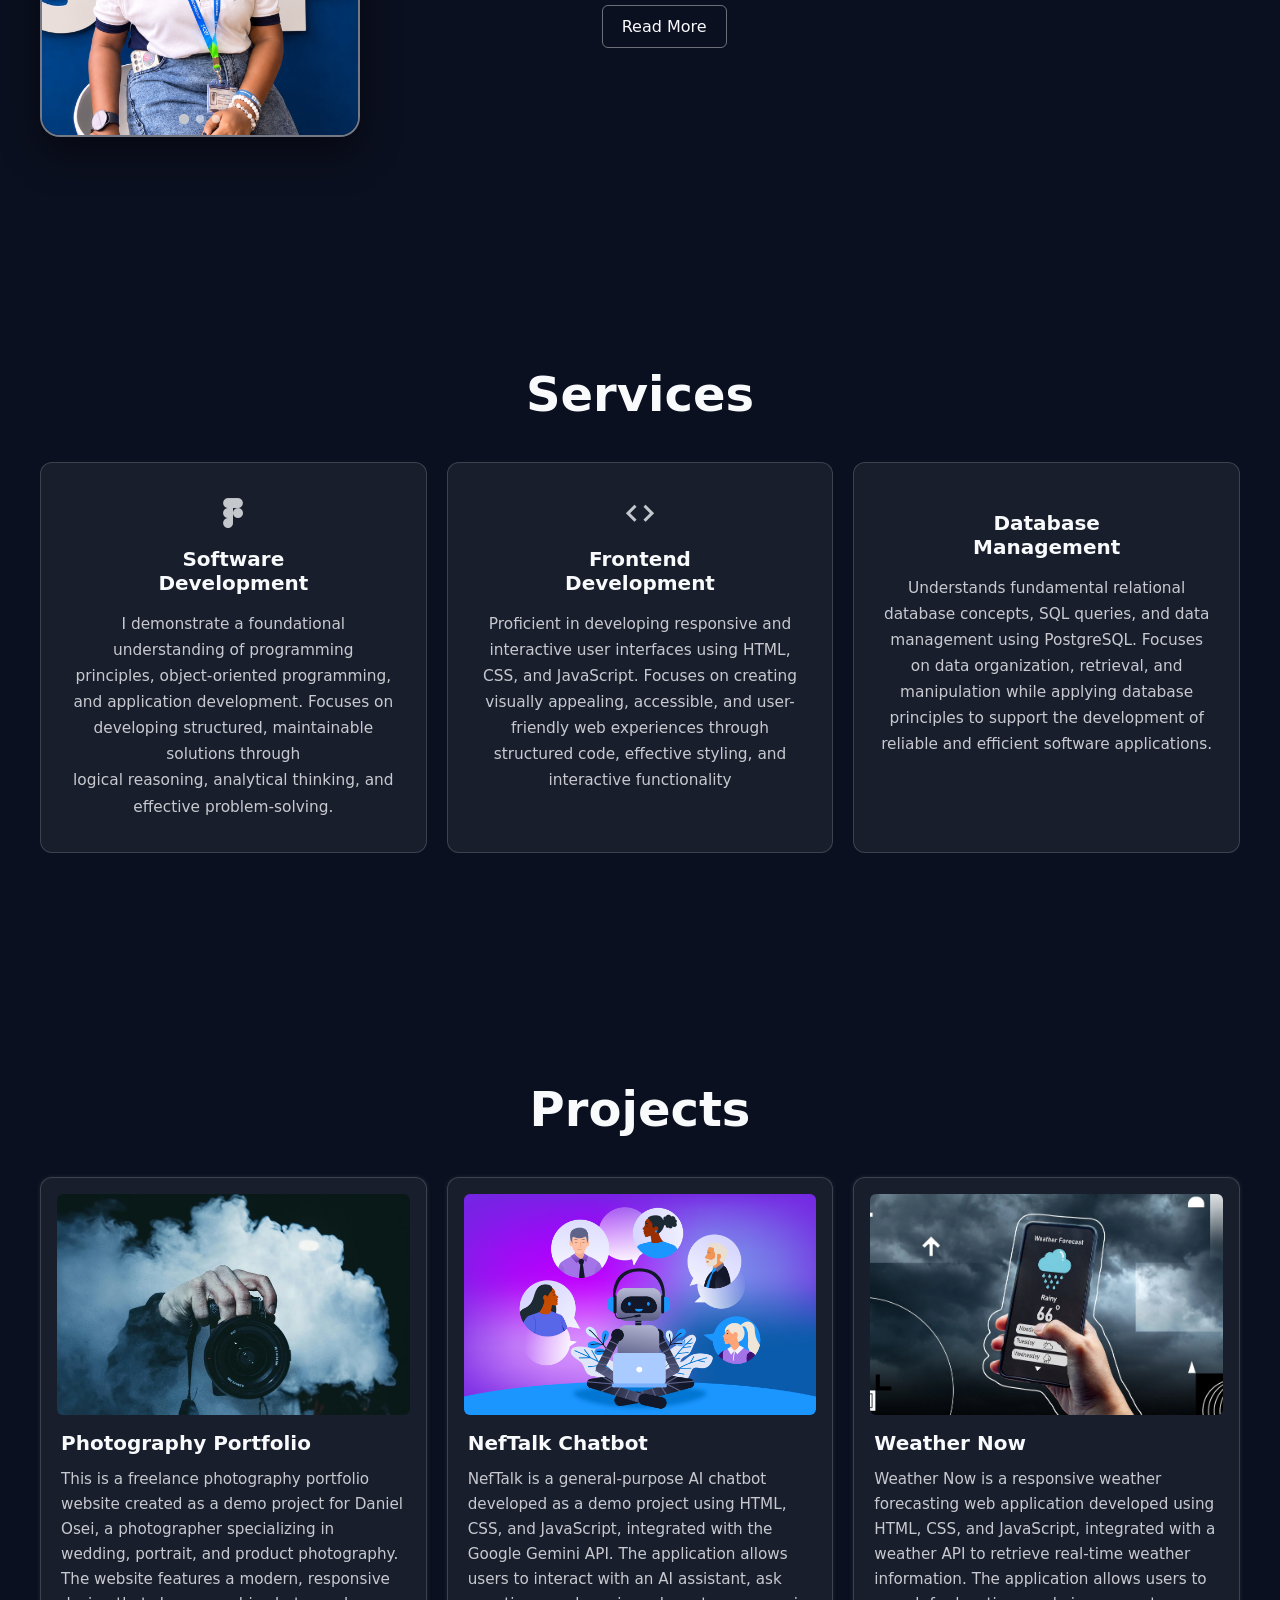
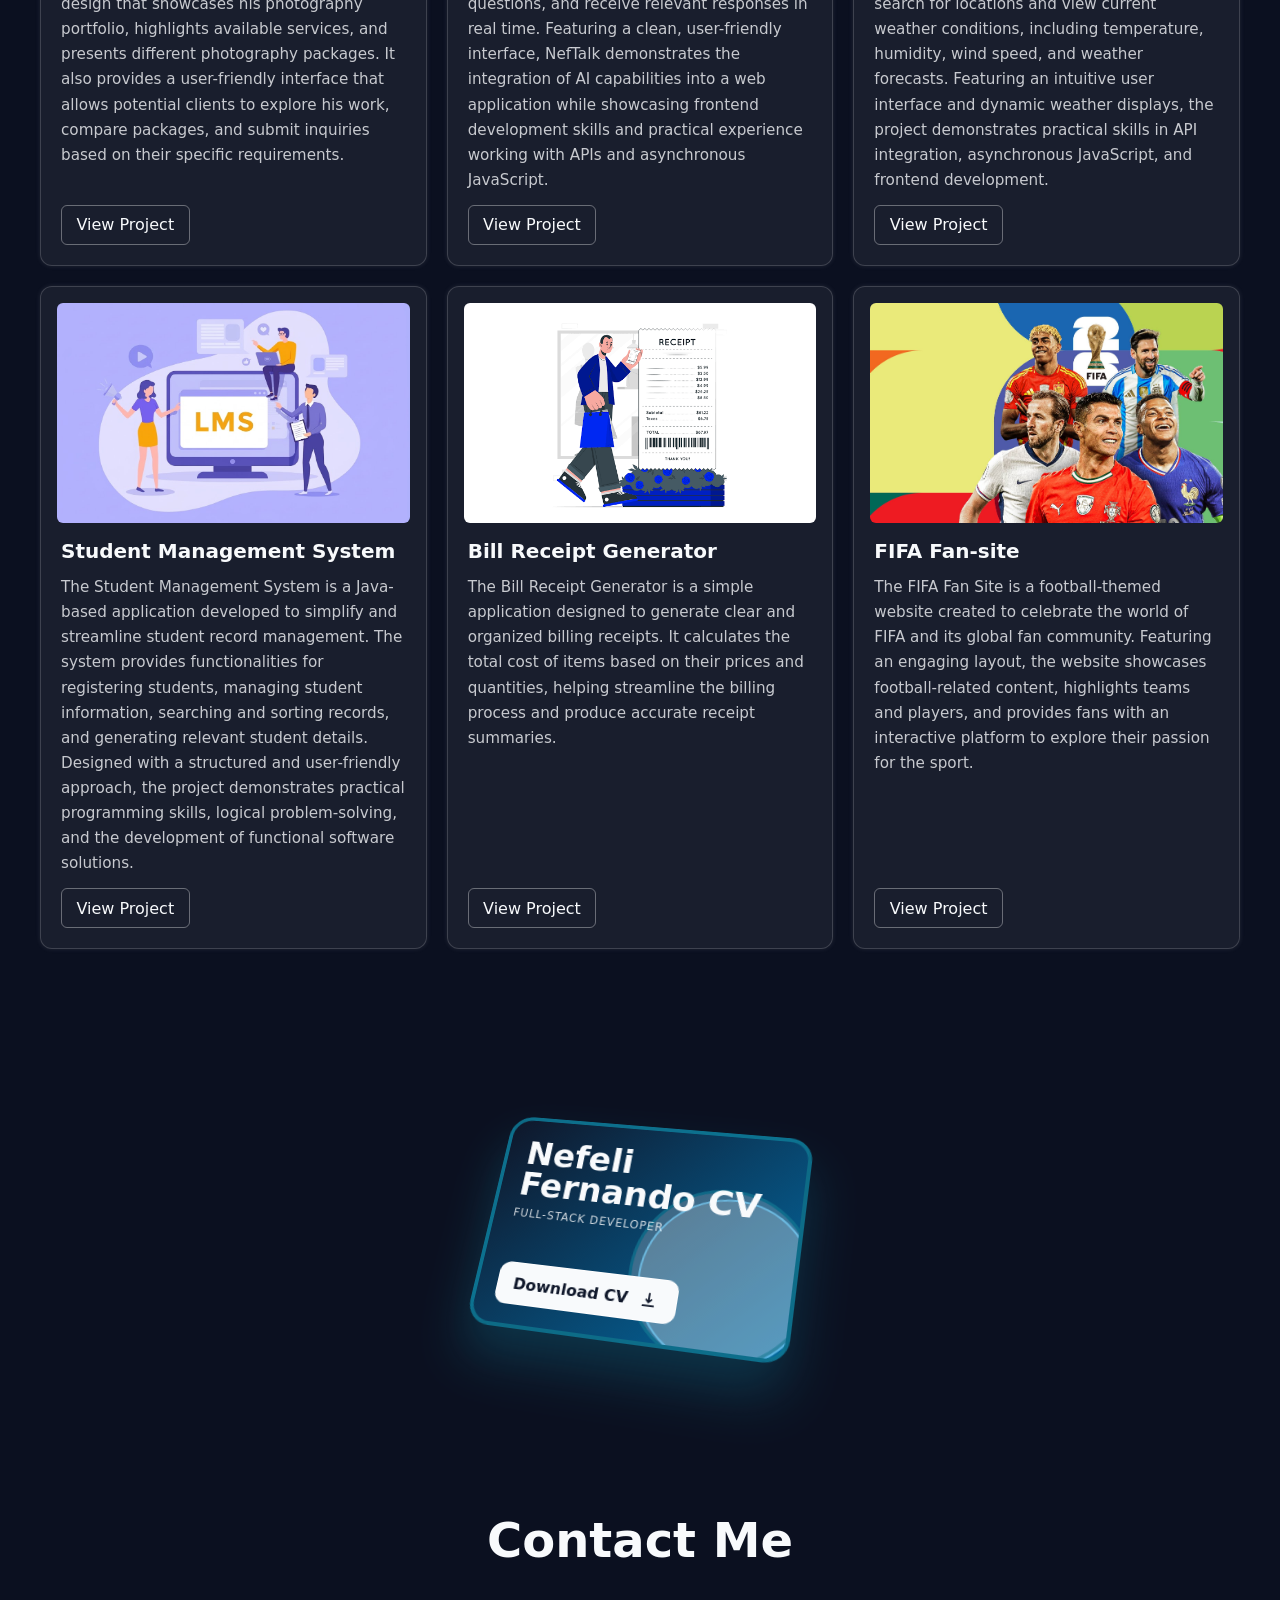
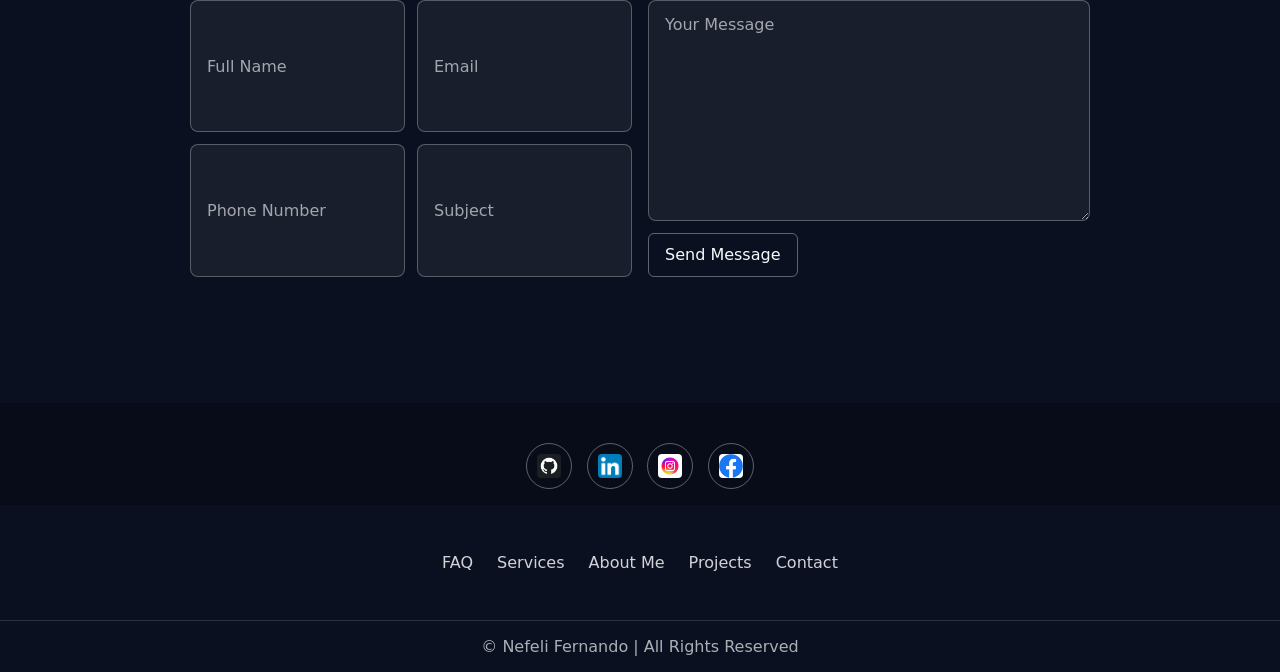
==== commit b1f12589: "inserted profile swap video" ====
--- a/index.html
+++ b/index.html
@@ -8,6 +8,7 @@
     <link rel="stylesheet" href="css/style.css">
     <link rel="stylesheet" href="css/marquee.css">
     <link rel="stylesheet" href="https://unpkg.com/boxicons@2.1.4/css/boxicons.min.css">
+    <link rel="icon" type="image/png" href="Assets\Logos\file.webp">
 </head>
 
 <body>
@@ -19,7 +20,6 @@
                 <li><a href="#about">About</a></li>
                 <li><a href="#services">Services</a></li>
                 <li><a href="#projects">Projects</a></li>
-                <li><a href="#skills">Skills</a></li>
                 <li><a href="#contact">Contact</a></li>
             </ul>
             <a class="contact-button" href="mailto:nefelifernando706@gmail.com" aria-label="Email Nefeli Fernando">
@@ -50,11 +50,11 @@
         <section class="hero" id="hero">
             <div class="hero-content">
                 <h1>Hello, I'm <span><span class="name-gradient">Nefeli</span> Fernando</span></h1>
-                <h3>Student Developer &amp; Designer</h3>
+                <h3>Full-Stack Developer</h3>
                 <p>
-                    I create website, explore new technologies, and turn creative ideas into digital expiriences.
+                    I create websites, explore new technologies, and turn creative ideas into digital expiriences.
                 </p>
-                <a href="projects.html" class="btn">Explore my projects</a>
+                <a href="#projects" class="btn">Explore my projects</a>
                 <div class="social-icons">
                     <a href="https://github.com/Nefeli-Fernando" aria-label="GitHub" target="_blank" rel="noopener noreferrer"><img src="Assets/Logos/github-6980894_640.webp" alt=""></a>
                     <a href="https://www.linkedin.com/in/nefeli-fernando-09ab37289/" aria-label="LinkedIn" target="_blank" rel="noopener noreferrer"><img src="Assets/Logos/images.png" alt=""></a>
@@ -74,7 +74,18 @@
                 </div>
             </div>
             <div class="hero-img">
-                <img src="Assets/Images/180e7122-c09a-41a5-afe5-b1e38b32b5b2tttttttttttttttttttttttttt.png" alt="Nefeli Fernando">
+                <div class="profile-flip" id="profile-flip" tabindex="0" role="group" aria-label="Profile photo. Hover for a video">
+                    <div class="profile-flip__inner">
+                        <div class="profile-flip__face profile-flip__front">
+                            <img src="Assets/Images/180e7122-c09a-41a5-afe5-b1e38b32b5b2tttttttttttttttttttttttttt.png" alt="Nefeli Fernando">
+                        </div>
+                        <div class="profile-flip__face profile-flip__back" aria-hidden="true">
+                            <video muted loop playsinline preload="metadata" tabindex="-1">
+                                <source src="Assets/Videos/PROFILE%20swap.mp4" type="video/mp4">
+                            </video>
+                        </div>
+                    </div>
+                </div>
             </div>
         </section>
 
@@ -217,11 +228,11 @@
         <div class="cv-card-wrap">
         <div class="cv-card">
             <div class="cv-card__content">
-                <span class="cv-card__initial">NF</span>
-                <p class="cv-card__role">Frontend Developer</p>
-            </div>
-
-            <a href="#" class="cv-download" download>
+                <span class="cv-card__initial">Nefeli Fernando CV</span>
+                <p class="cv-card__role">Full-Stack Developer</p>
+            </div>
+
+            <a href="files/Nefeli%20CV%20updated%20(1).pdf" class="cv-download" download="Nefeli-Fernando-CV.pdf">
                 Download CV
                 <svg viewBox="0 0 100 100" aria-hidden="true">
                     <path d="M22.1,77.9a4,4,0,0,1,4-4H73.9a4,4,0,0,1,0,8H26.1A4,4,0,0,1,22.1,77.9ZM35.2,47.2a4,4,0,0,1,5.7,0L46,52.3V22.1a4,4,0,1,1,8,0V52.3l5.1-5.1a4,4,0,0,1,5.7,0,4,4,0,0,1,0,5.6l-12,12a3.9,3.9,0,0,1-5.6,0l-12-12A4,4,0,0,1,35.2,47.2Z"></path>
--- a/css/index.css
+++ b/css/index.css
@@ -73,8 +73,8 @@
 
 .cv-card {
   position: relative;
-  width: 290px;
-  height: 210px;
+  width: 320px;
+  height: 230px;
   padding: 20px;
   border-radius: 24px;
   border: 4px solid rgba(14, 116, 144, 0.9);
@@ -100,7 +100,7 @@
 
 .cv-card__initial {
   display: inline-block;
-  font-size: 3.2rem;
+  font-size: 2.2rem;
   font-weight: 800;
   line-height: 1;
   color: #f8fafc;
--- a/css/style.css
+++ b/css/style.css
@@ -1,4 +1,5 @@
 @import url('https://fonts.googleapis.com/css2?family=Lexend+Deca:wght@100..900&display=swap');
+@import url('https://fonts.googleapis.com/css2?family=Goldman:wght@400;700&display=swap');
 
 :root {
   --main-color: #c4c7cc;
@@ -57,7 +58,7 @@
   color: #ffffff;
   text-decoration: none;
   letter-spacing: 1px;
-  font-family: "Lexend Deca", sans-serif;
+  font-family: "Goldman", sans-serif;
   font-optical-sizing: auto;
   font-weight: 800;
   font-style: normal;
@@ -177,6 +178,60 @@
     box-shadow: 0 0 25px var(--main-color),
                 0 0 50px var(--main-color),
                 0 0 100px var(--main-color);
+}
+
+.profile-flip {
+  width: min(100%, 420px);
+  aspect-ratio: 1;
+  perspective: 1000px;
+  cursor: pointer;
+}
+
+.profile-flip__inner {
+  position: relative;
+  width: 100%;
+  height: 100%;
+  border-radius: 50%;
+  transform-style: preserve-3d;
+  transition: transform 0.8s cubic-bezier(0.2, 0.7, 0.2, 1);
+}
+
+.profile-flip.is-flipped .profile-flip__inner {
+  transform: rotateY(180deg);
+}
+
+.profile-flip__face {
+  position: absolute;
+  inset: 0;
+  overflow: hidden;
+  border-radius: 50%;
+  backface-visibility: hidden;
+  -webkit-backface-visibility: hidden;
+}
+
+.profile-flip__back {
+  transform: rotateY(180deg);
+}
+
+.profile-flip__face img,
+.profile-flip__face video {
+  display: block;
+  width: 100%;
+  height: 100%;
+  aspect-ratio: auto;
+  border-radius: inherit;
+  object-fit: cover;
+}
+
+.profile-flip:focus-visible {
+  outline: 2px solid var(--main-color);
+  outline-offset: 6px;
+}
+
+@media (prefers-reduced-motion: reduce) {
+  .profile-flip__inner {
+    transition: none;
+  }
 }
 
 .social-icons {
@@ -463,8 +518,8 @@
             justify-content: center;
         }
 
-        .hero-img img {
-            width: min(75vw, 340px);
+        .profile-flip {
+          width: min(75vw, 340px);
         }
 
         /*ABOUT US SECTION STYLES*/
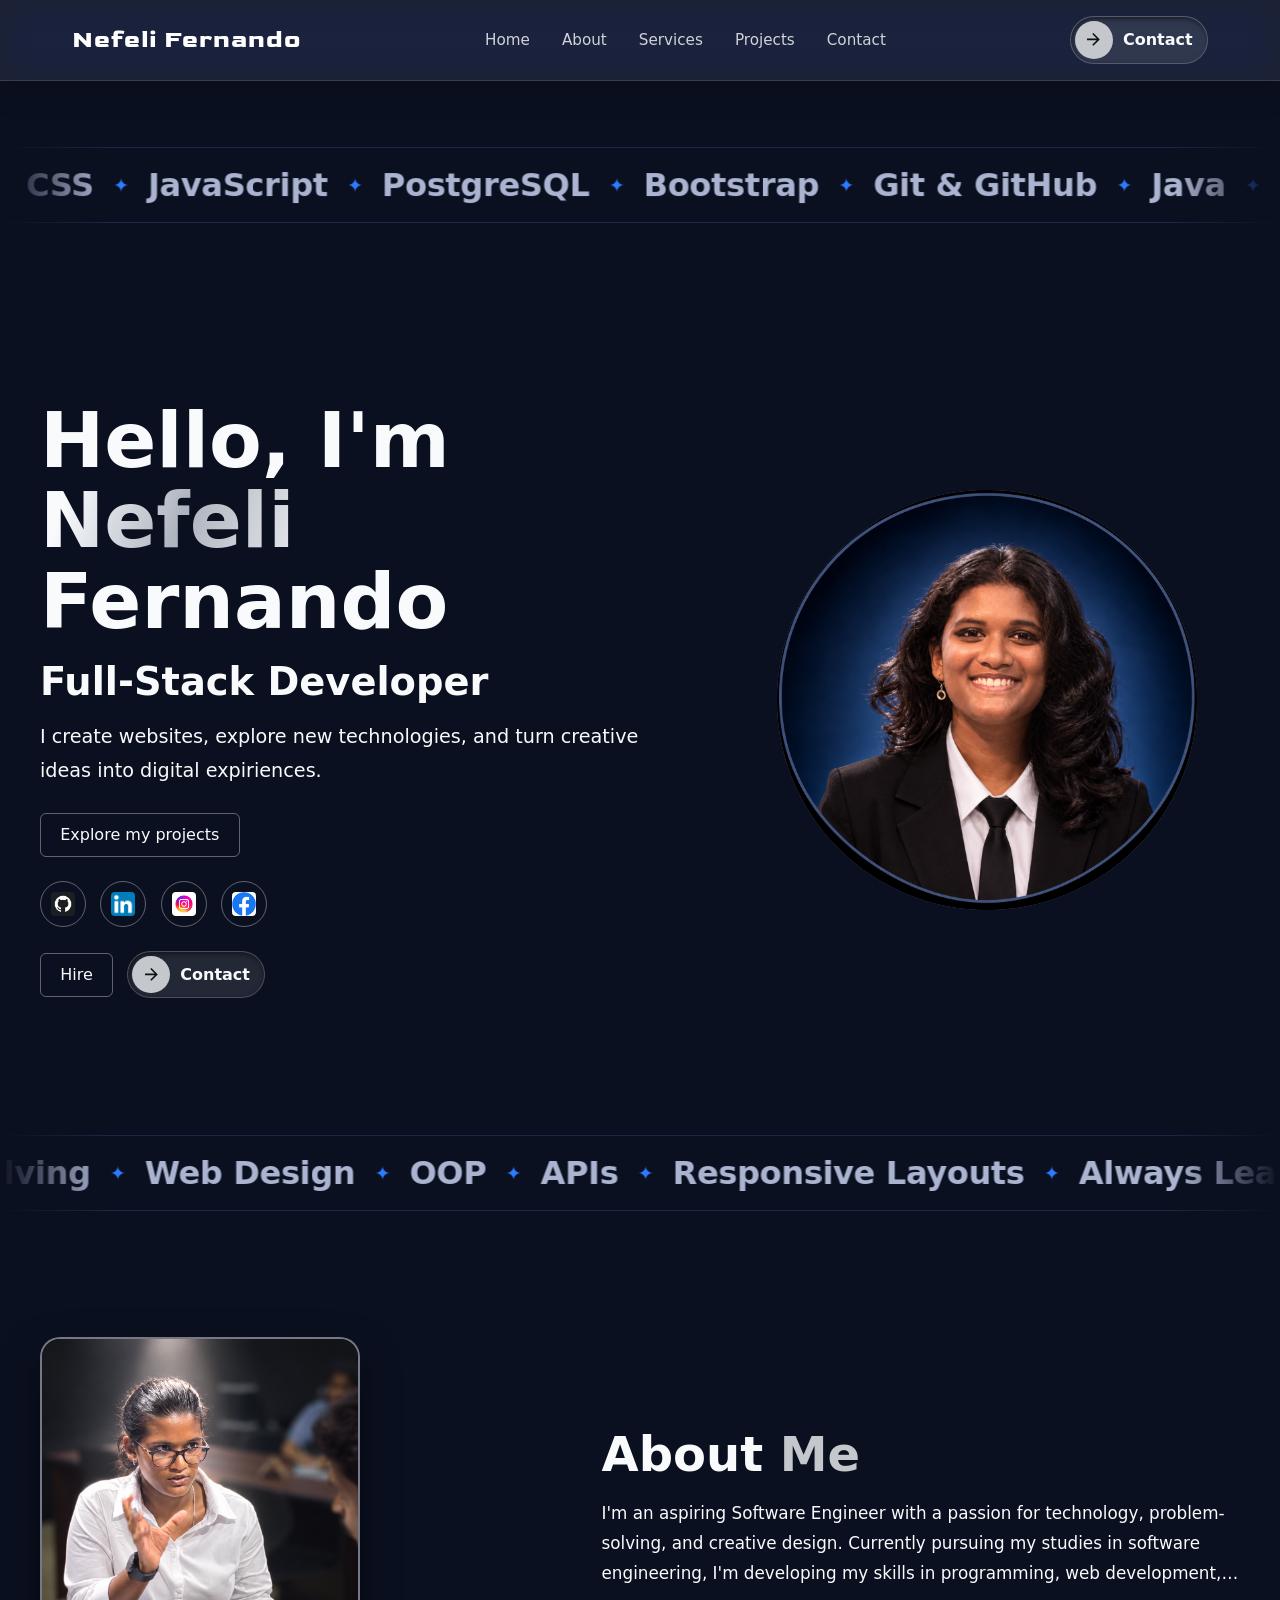
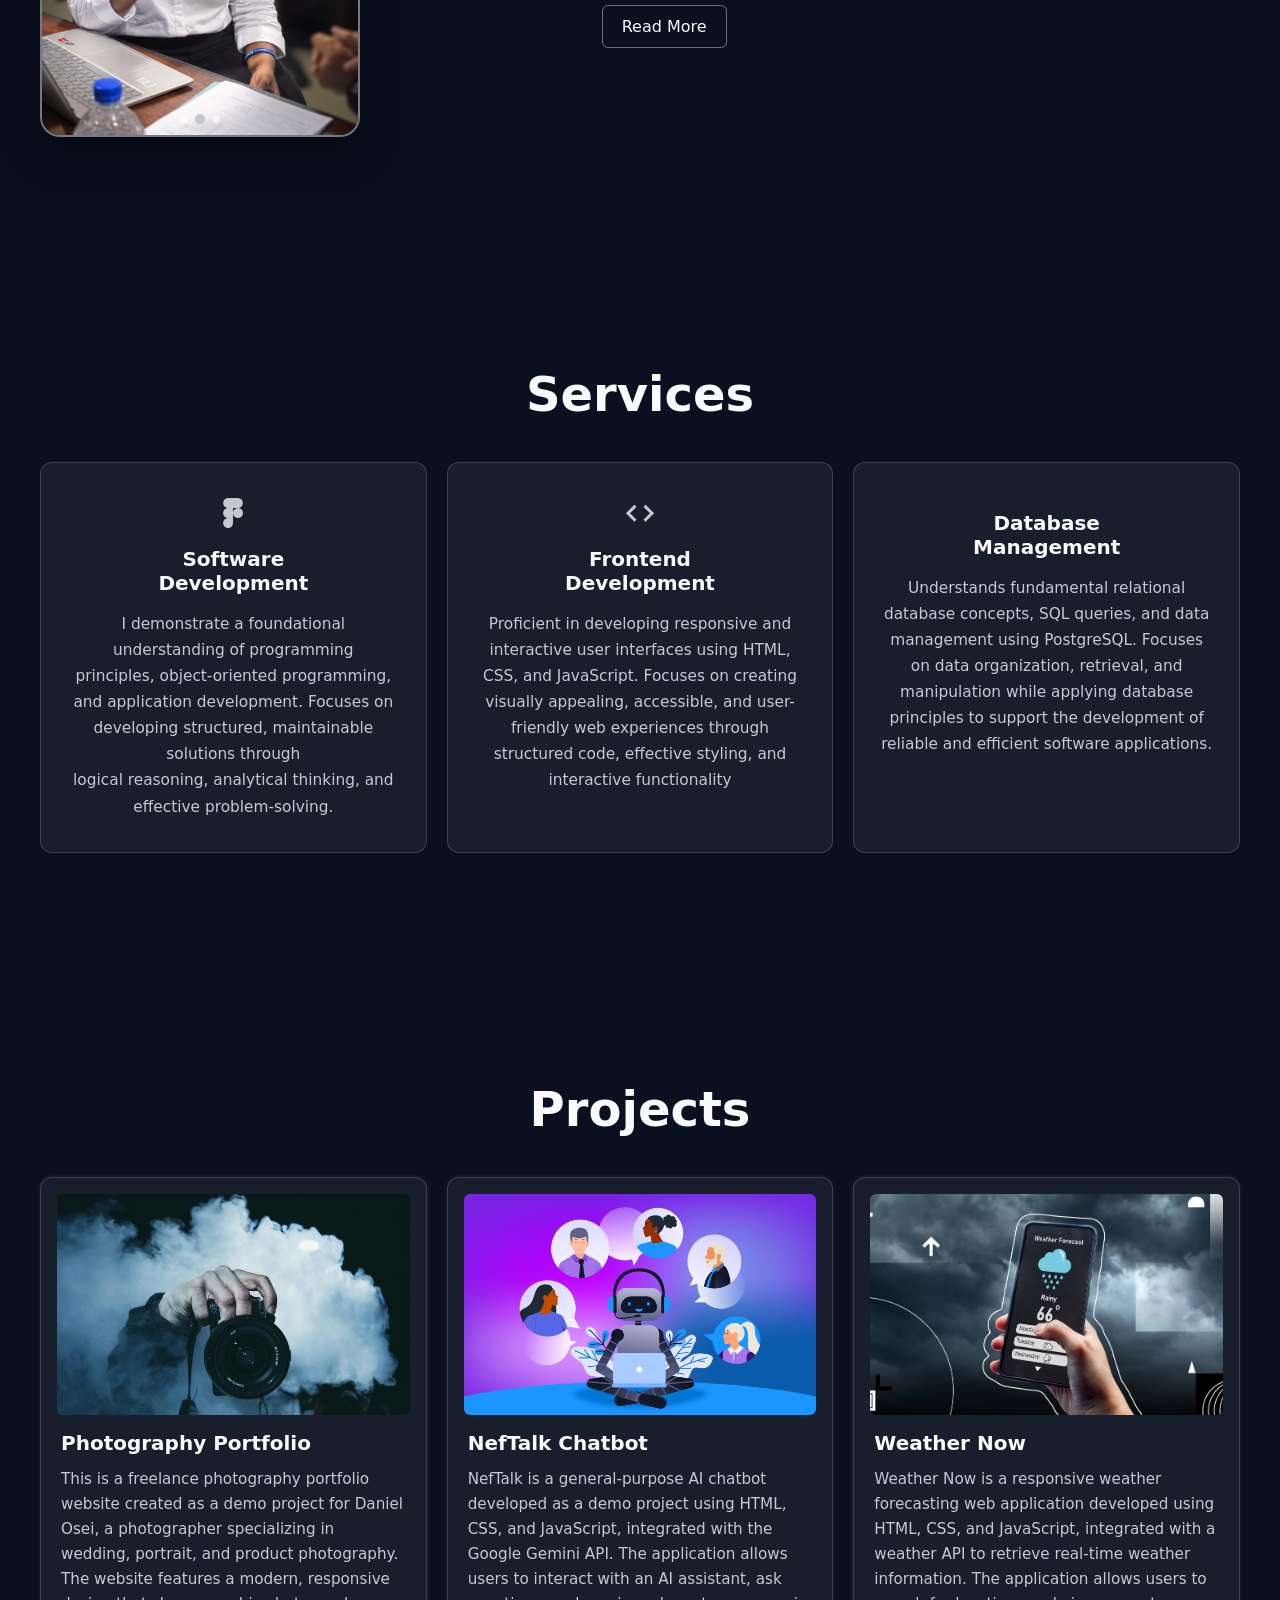
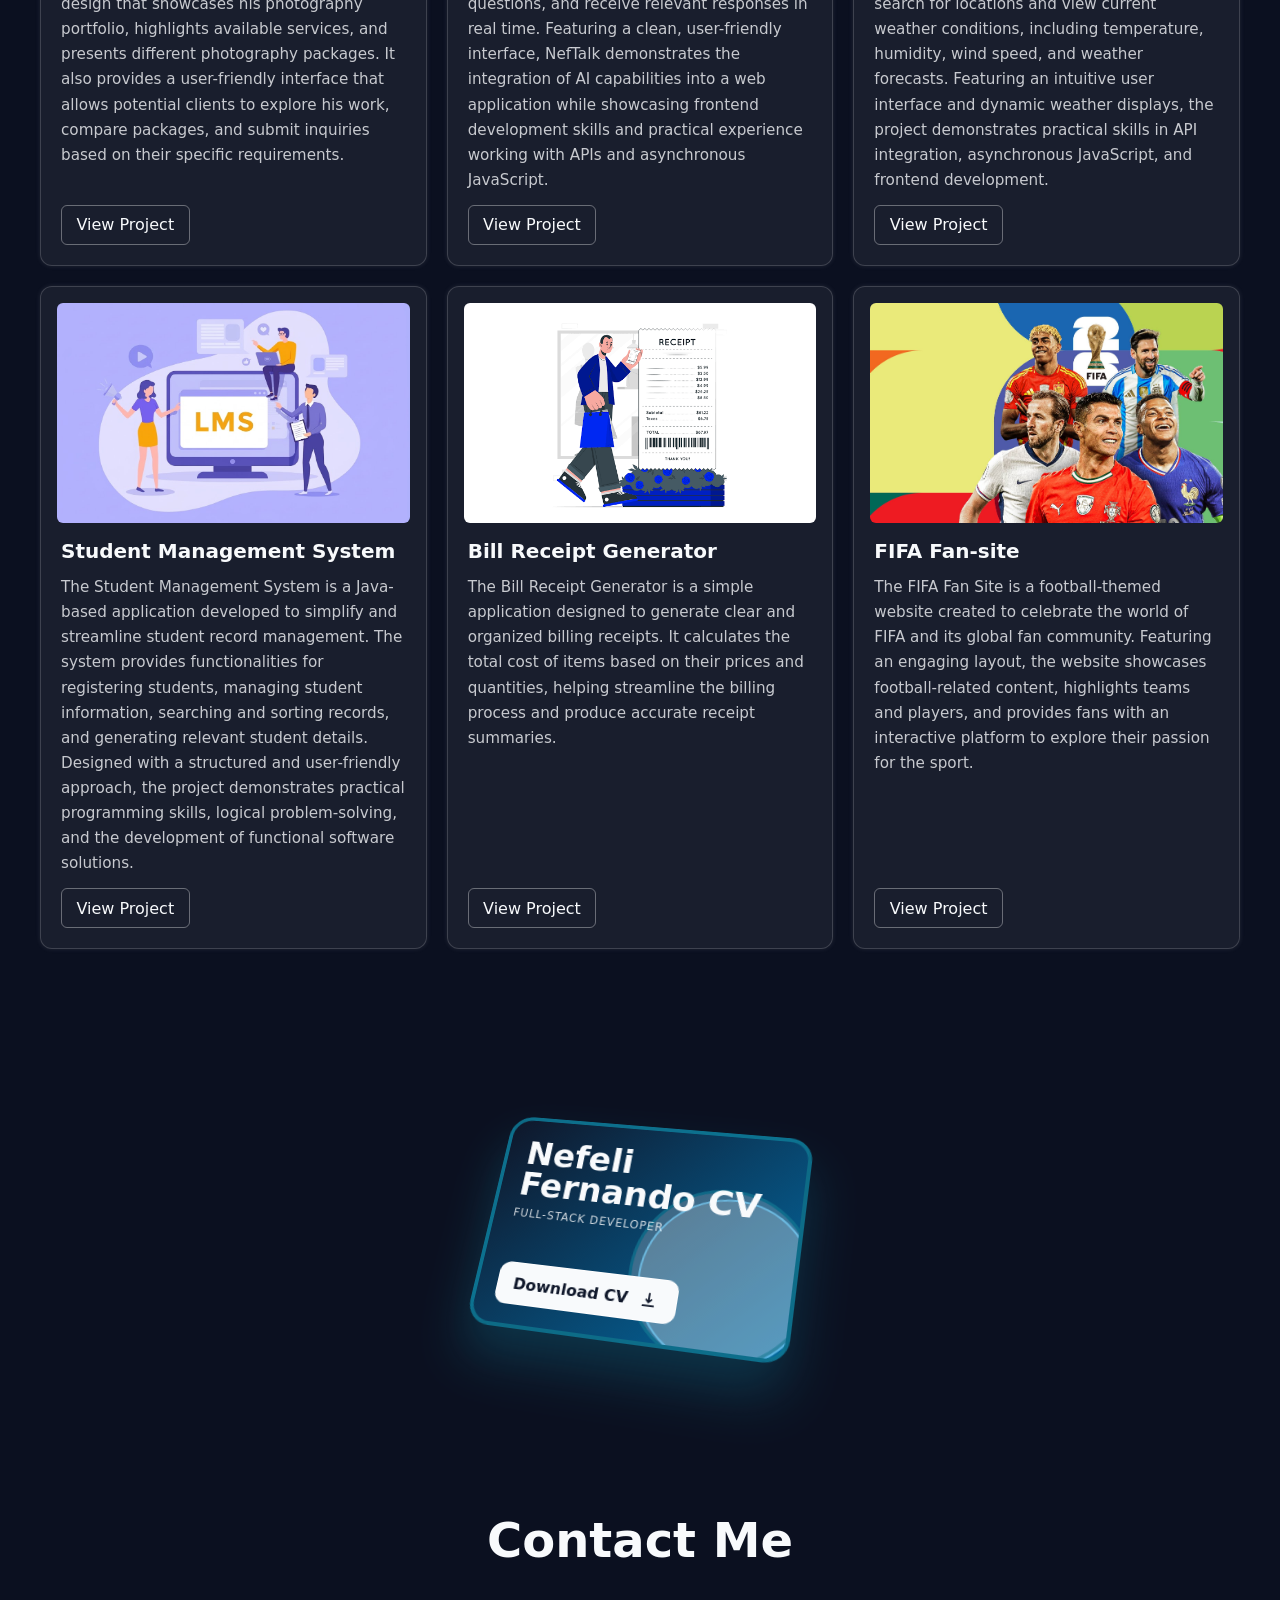
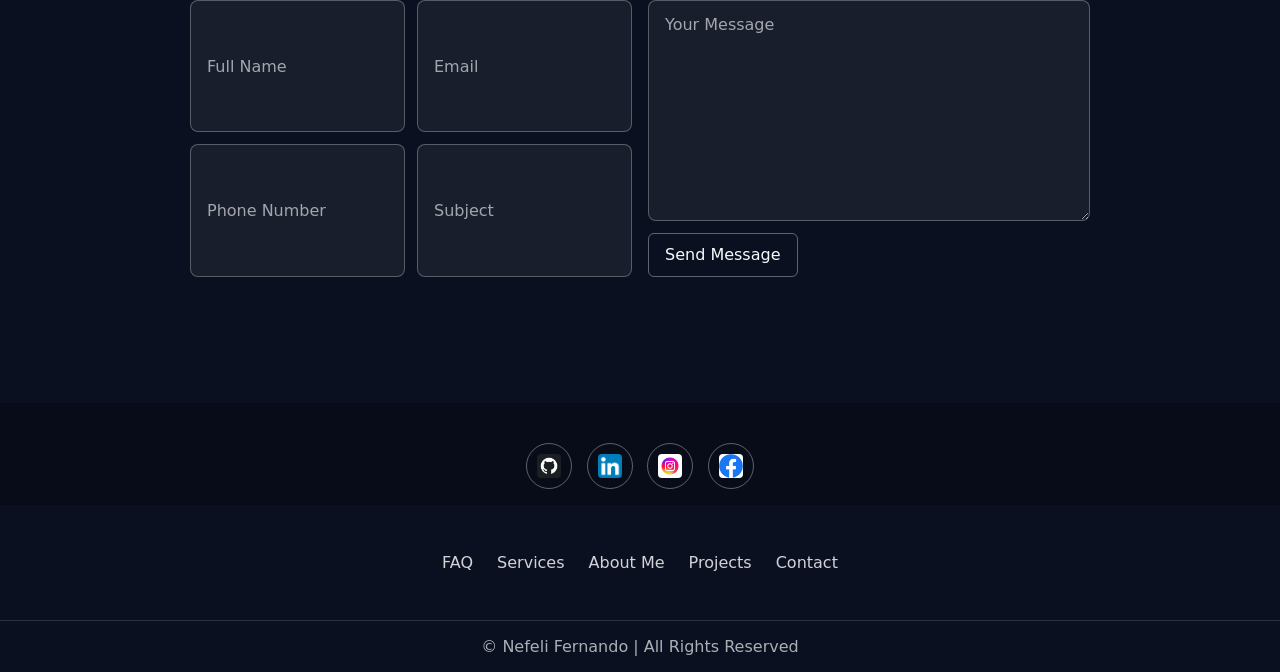
==== commit 4ea40d0a: "final touches" ====
--- a/index.html
+++ b/index.html
@@ -2,7 +2,8 @@
 <html lang="en">
 <head>
     <meta charset="UTF-8">
-    <meta name="viewport" content="width=device-width, initial-scale=1.0">
+    <meta name="description" content="Portfolio of Nefeli Fernando, a developer who builds clean, interactive web apps with Java, JavaScript, HTML and CSS.">
+    <meta name="google-site-verification" content="oL4YaxNvscNfegE1TmhgRQv_5IERDdJwsXwjBH53c5Q" />
     <title>Nefeli Fernando | Portfolio</title>
     <link rel="stylesheet" href="css/index.css">
     <link rel="stylesheet" href="css/style.css">
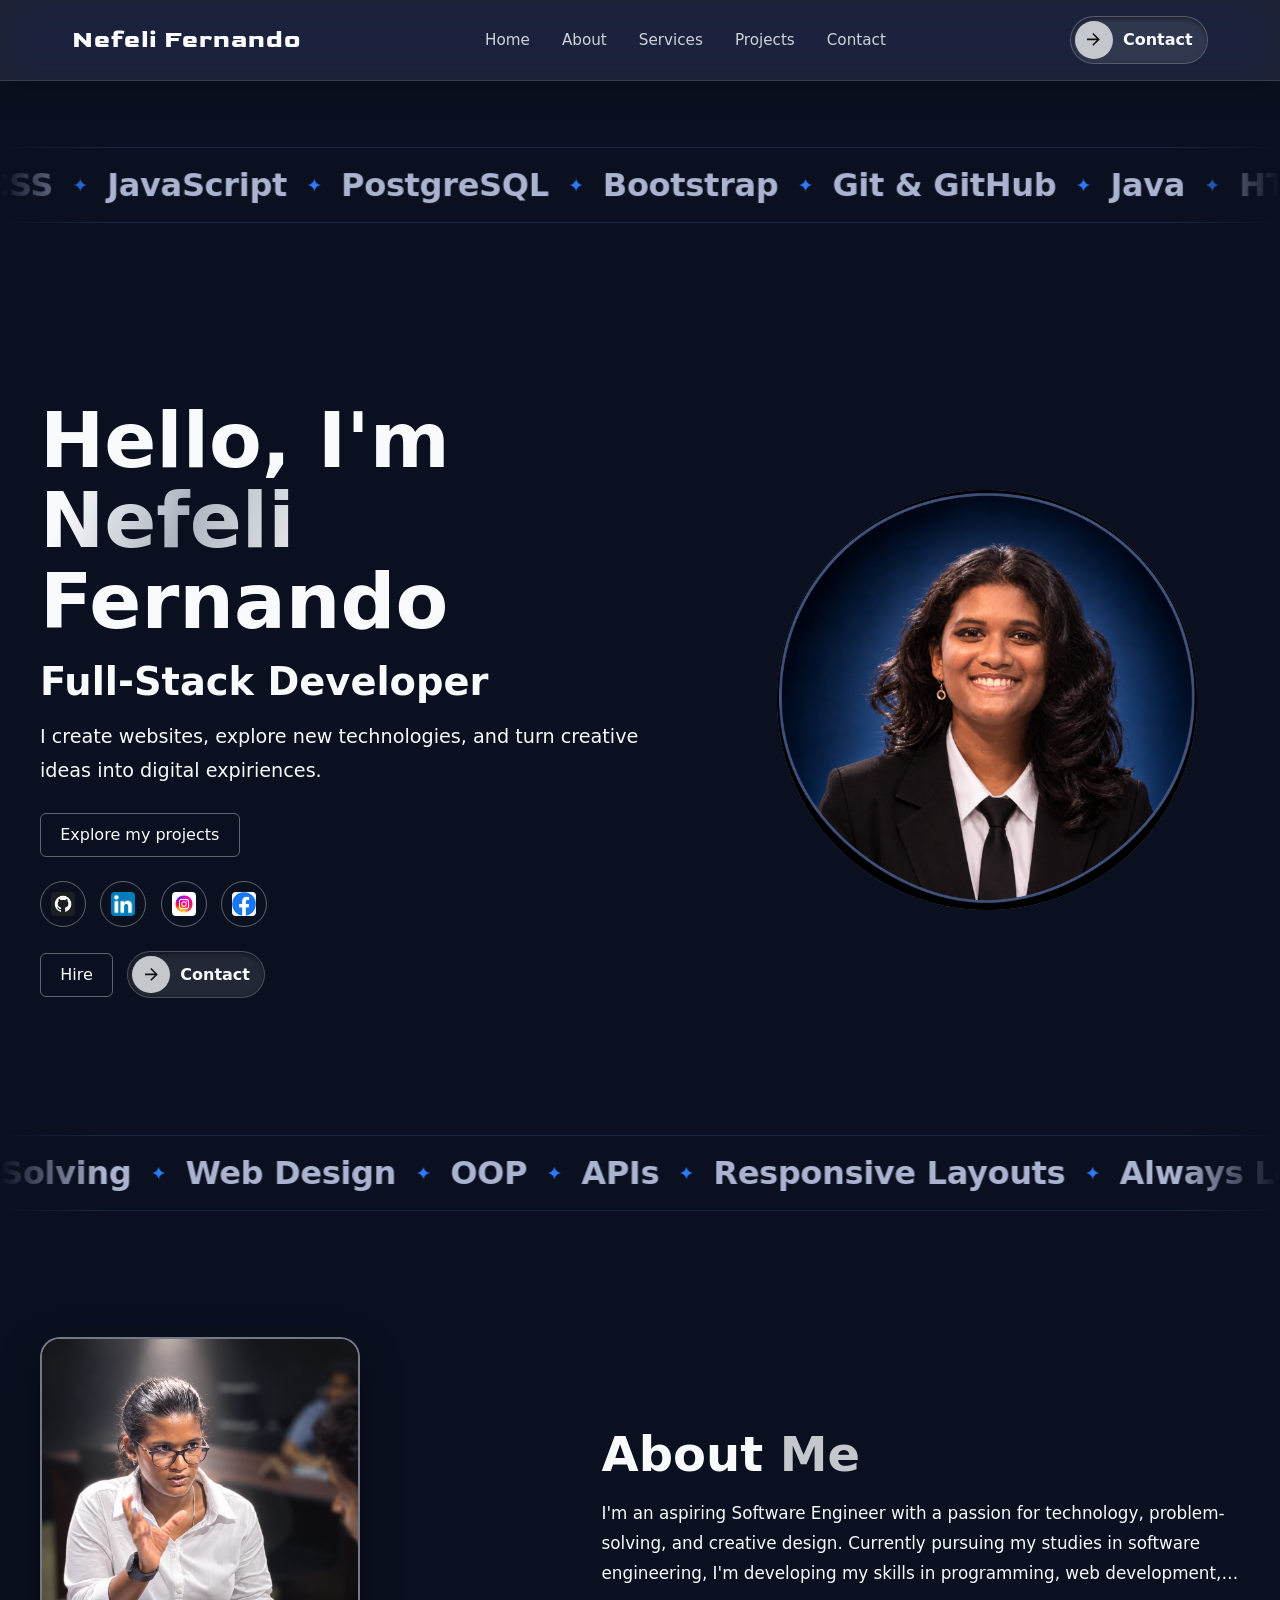
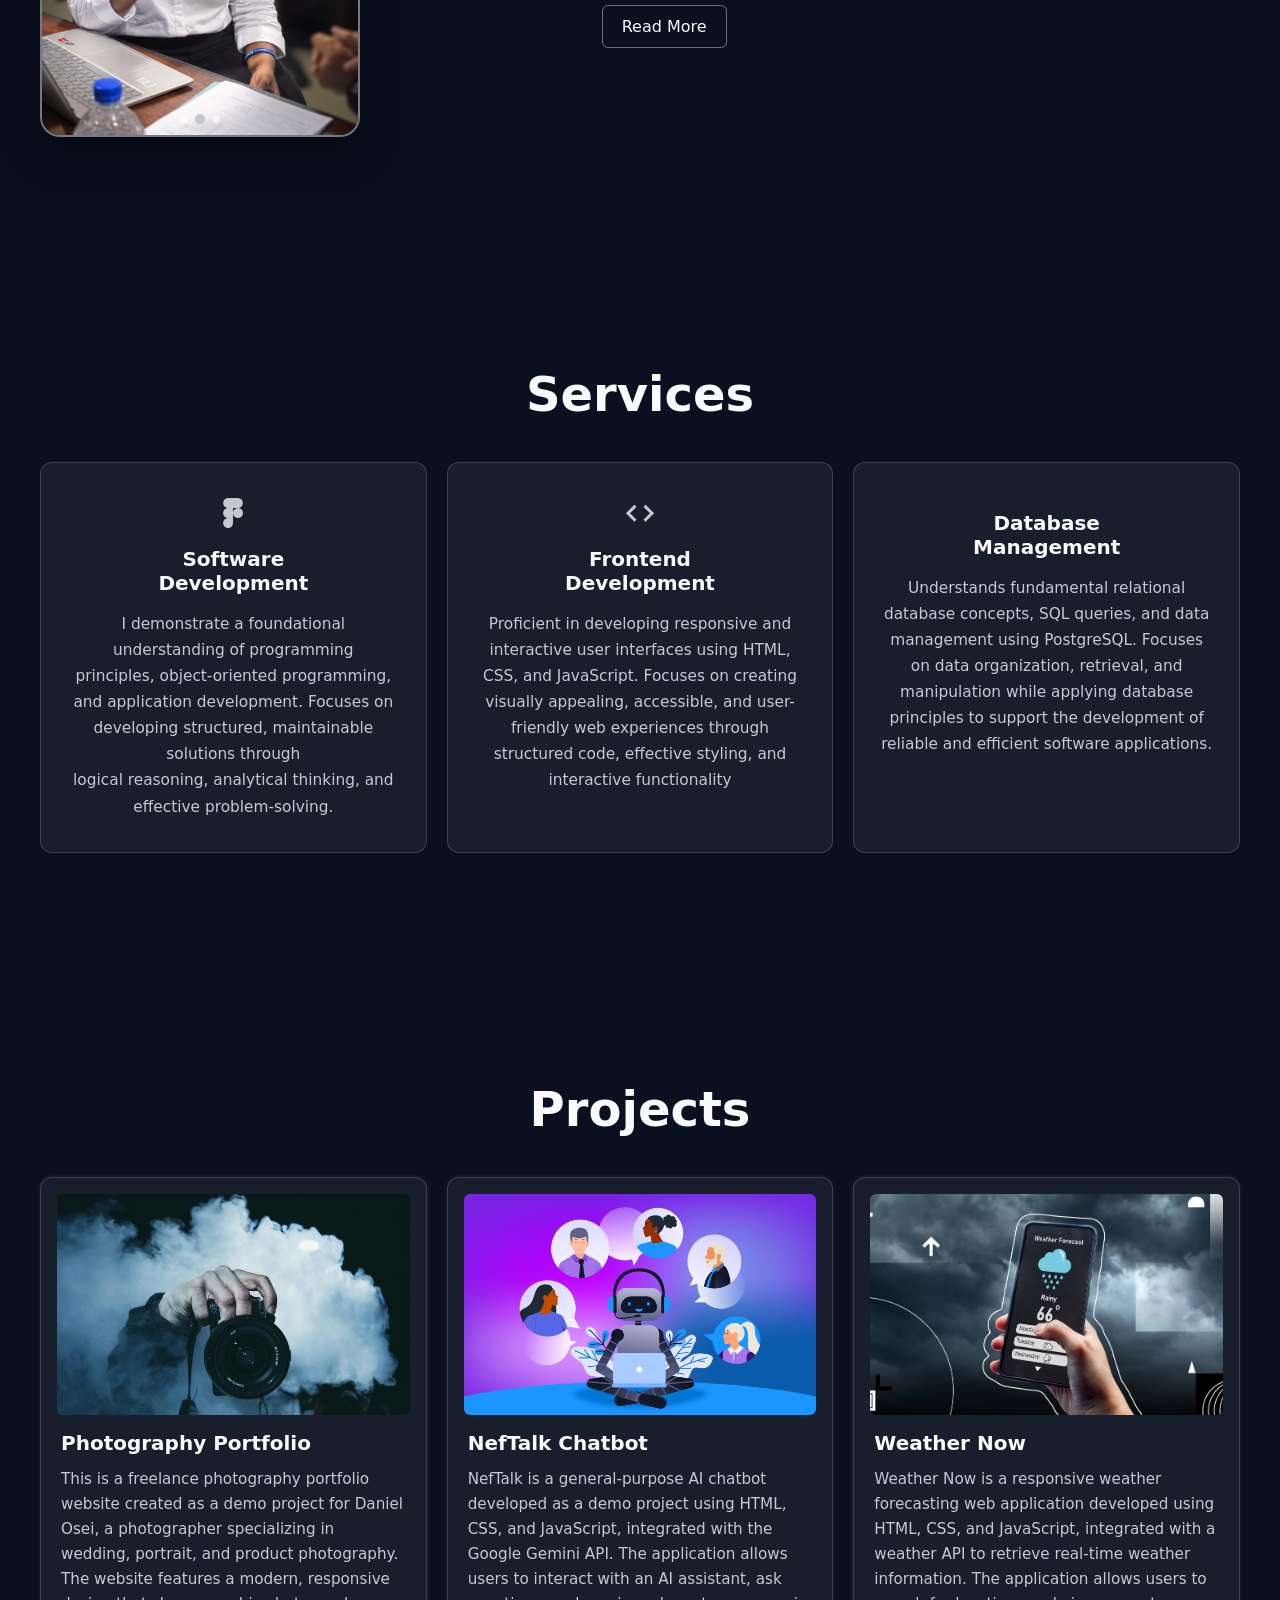
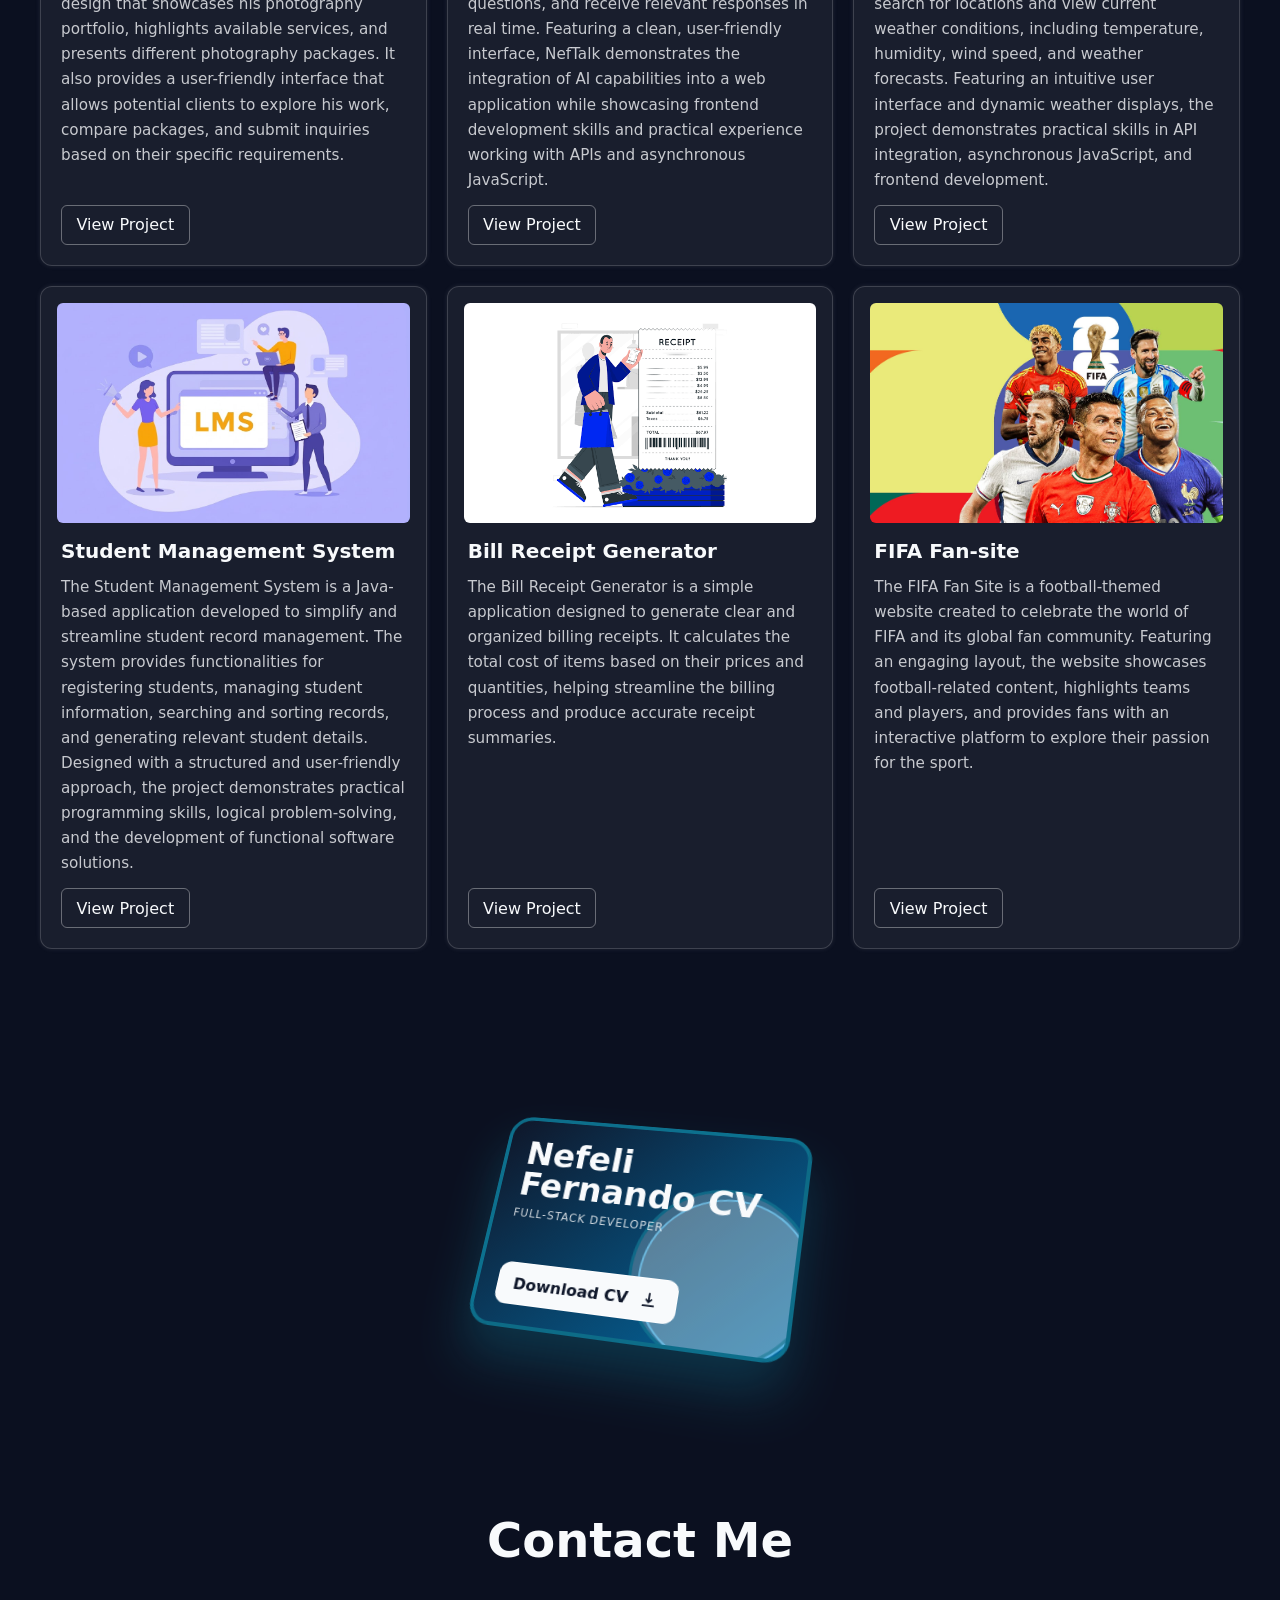
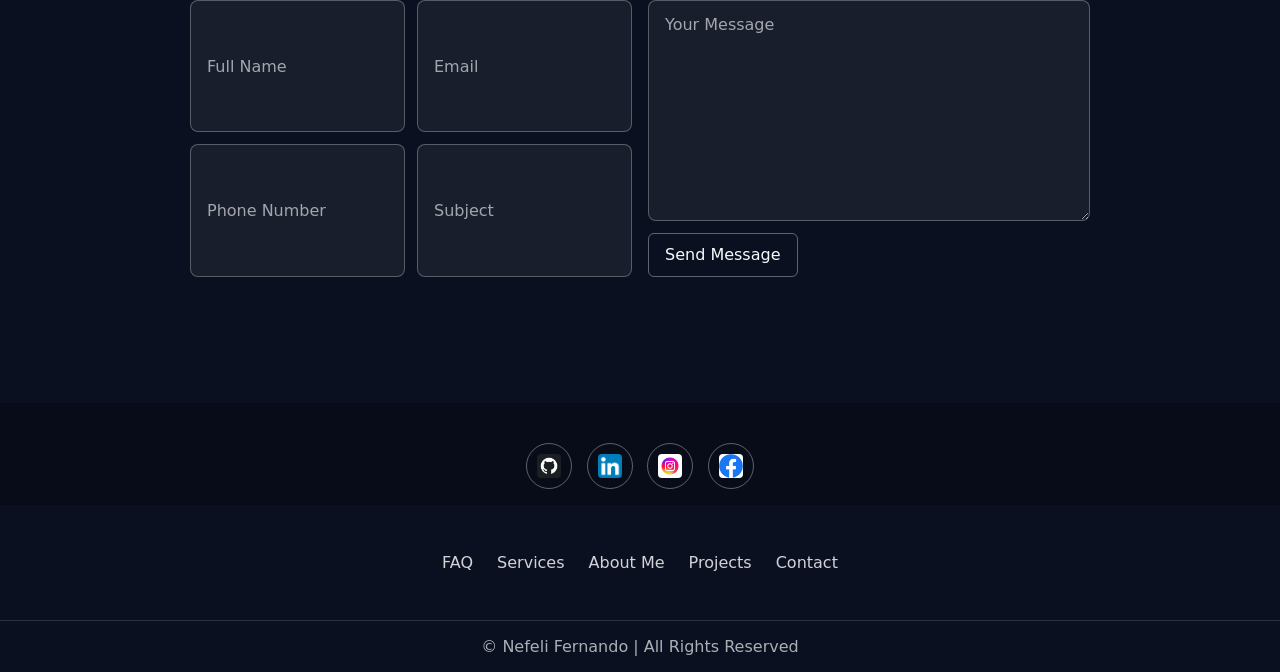
==== commit ef0320aa: "Verification process" ====
--- a/index.html
+++ b/index.html
@@ -2,7 +2,6 @@
 <html lang="en">
 <head>
     <meta charset="UTF-8">
-    <meta name="description" content="Portfolio of Nefeli Fernando, a developer who builds clean, interactive web apps with Java, JavaScript, HTML and CSS.">
     <meta name="google-site-verification" content="oL4YaxNvscNfegE1TmhgRQv_5IERDdJwsXwjBH53c5Q" />
     <title>Nefeli Fernando | Portfolio</title>
     <link rel="stylesheet" href="css/index.css">
